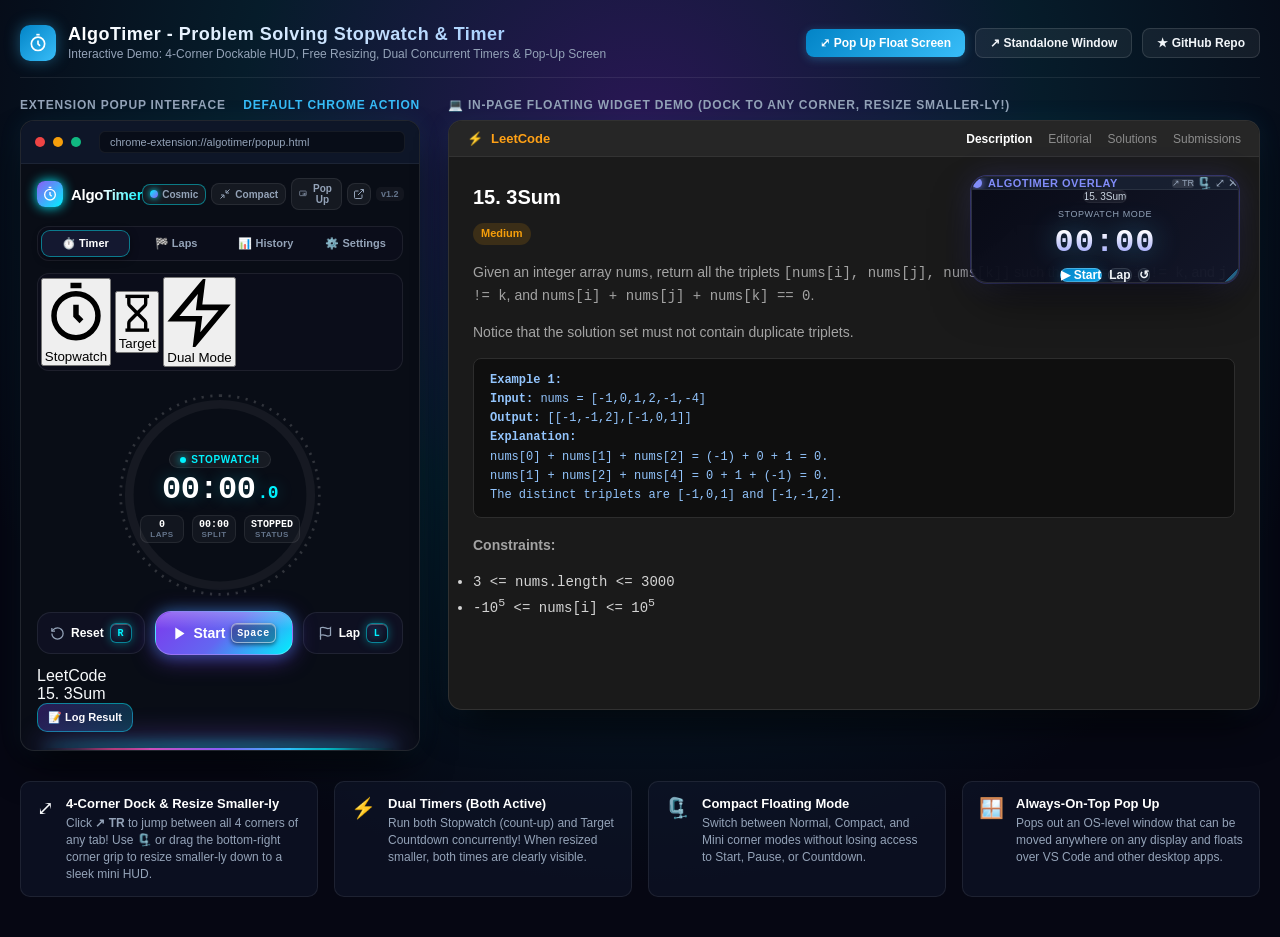
==== index.html @ caeb619a "feat: upgrade floating HUD and popup with dynamic cyber-luxury theme, neon horizon flare, and zero-s" ====
<!DOCTYPE html>
<html lang="en" data-theme="cosmic">
<head>
  <meta charset="UTF-8">
  <meta name="viewport" content="width=device-width, initial-scale=1.0">
  <title>AlgoTimer - Live Interactive Demo & Testing Studio</title>
  <link rel="stylesheet" href="popup/popup.css">
  <link rel="stylesheet" href="content/content.css">
  <style>
    :root {
      --bg-page: #050811;
    }

    body {
      width: 100vw;
      min-height: 100vh;
      display: flex;
      flex-direction: column;
      background-color: #060713;
      background-image: radial-gradient(circle at 50% 15%, rgba(124, 58, 237, 0.3) 0%, rgba(6, 182, 212, 0.12) 40%, rgba(6, 7, 19, 0.98) 75%);
      color: #f8fafc;
      font-family: -apple-system, BlinkMacSystemFont, "Segoe UI", Roboto, sans-serif;
      margin: 0;
      padding: 24px 20px 40px;
      box-sizing: border-box;
      overflow-x: hidden;
    }

    .demo-topbar {
      max-width: 1240px;
      margin: 0 auto 20px;
      width: 100%;
      display: flex;
      align-items: center;
      justify-content: space-between;
      flex-wrap: wrap;
      gap: 12px;
      padding-bottom: 16px;
      border-bottom: 1px solid rgba(255, 255, 255, 0.08);
    }

    .demo-brand {
      display: flex;
      align-items: center;
      gap: 12px;
    }

    .demo-logo-icon {
      width: 36px;
      height: 36px;
      border-radius: 10px;
      background: linear-gradient(135deg, #0284c7, #38bdf8);
      display: flex;
      align-items: center;
      justify-content: center;
      box-shadow: 0 0 15px rgba(56, 189, 248, 0.4);
    }

    .demo-logo-icon svg {
      width: 20px;
      height: 20px;
      color: white;
    }

    .demo-title-group h1 {
      font-size: 18px;
      font-weight: 700;
      margin: 0;
      letter-spacing: 0.5px;
      background: linear-gradient(to right, #ffffff, #93c5fd);
      -webkit-background-clip: text;
      -webkit-text-fill-color: transparent;
    }

    .demo-title-group p {
      font-size: 12px;
      color: #94a3b8;
      margin: 2px 0 0;
    }

    .demo-topbar-actions {
      display: flex;
      align-items: center;
      gap: 10px;
    }

    .demo-btn {
      background: rgba(255, 255, 255, 0.06);
      border: 1px solid rgba(255, 255, 255, 0.12);
      color: #f1f5f9;
      font-size: 12px;
      font-weight: 600;
      padding: 7px 14px;
      border-radius: 8px;
      cursor: pointer;
      display: inline-flex;
      align-items: center;
      gap: 6px;
      text-decoration: none;
      transition: all 0.2s ease;
    }

    .demo-btn:hover {
      background: rgba(56, 189, 248, 0.15);
      border-color: rgba(56, 189, 248, 0.4);
      color: #ffffff;
      transform: translateY(-1px);
    }

    .demo-btn-primary {
      background: linear-gradient(135deg, #0284c7, #38bdf8);
      border: none;
      color: white;
      box-shadow: 0 2px 10px rgba(56, 189, 248, 0.3);
    }

    .demo-btn-primary:hover {
      background: linear-gradient(135deg, #0ea5e9, #38bdf8);
      box-shadow: 0 4px 14px rgba(56, 189, 248, 0.45);
    }

    .demo-split-view {
      max-width: 1240px;
      margin: 0 auto;
      width: 100%;
      display: grid;
      grid-template-columns: 400px 1fr;
      gap: 28px;
      align-items: start;
    }

    @media (max-width: 960px) {
      .demo-split-view {
        grid-template-columns: 1fr;
      }
    }

    .panel-container {
      display: flex;
      flex-direction: column;
      gap: 8px;
    }

    .panel-caption {
      font-size: 12px;
      font-weight: 700;
      color: #94a3b8;
      text-transform: uppercase;
      letter-spacing: 0.8px;
      display: flex;
      align-items: center;
      justify-content: space-between;
    }

    .browser-frame {
      background: #090d16;
      border: 1px solid rgba(255, 255, 255, 0.1);
      border-radius: 14px;
      box-shadow: 0 20px 40px -10px rgba(0, 0, 0, 0.8), 0 0 25px rgba(56, 189, 248, 0.08);
      overflow: hidden;
    }

    .browser-toolbar {
      background: rgba(15, 23, 42, 0.95);
      padding: 10px 14px;
      display: flex;
      align-items: center;
      gap: 8px;
      border-bottom: 1px solid rgba(255, 255, 255, 0.06);
    }

    .browser-dot {
      width: 10px;
      height: 10px;
      border-radius: 50%;
    }

    .dot-red { background: #ef4444; }
    .dot-yellow { background: #f59e0b; }
    .dot-green { background: #10b981; }

    .browser-url-bar {
      margin-left: 10px;
      flex: 1;
      background: rgba(0, 0, 0, 0.4);
      border: 1px solid rgba(255, 255, 255, 0.06);
      border-radius: 6px;
      padding: 4px 10px;
      font-size: 11px;
      color: #94a3b8;
      display: flex;
      align-items: center;
      gap: 6px;
      white-space: nowrap;
      overflow: hidden;
      text-overflow: ellipsis;
    }

    /* Mock Coding Webpage Container */
    .mock-webpage {
      background: #1a1a1a;
      min-height: 590px;
      position: relative;
      overflow: hidden;
      display: flex;
      flex-direction: column;
    }

    .mock-leetcode-nav {
      background: #262626;
      border-bottom: 1px solid #333333;
      padding: 10px 18px;
      display: flex;
      align-items: center;
      justify-content: space-between;
    }

    .mock-brand {
      display: flex;
      align-items: center;
      gap: 8px;
      font-weight: 700;
      font-size: 13px;
      color: #ffa116;
    }

    .mock-tabs {
      display: flex;
      gap: 16px;
      font-size: 12px;
      color: #8c8c8c;
    }

    .mock-tabs span.active {
      color: #ffffff;
      font-weight: 600;
    }

    .mock-content-body {
      padding: 24px;
      flex: 1;
      position: relative;
      font-size: 14px;
      line-height: 1.6;
      color: #d4d4d4;
    }

    .mock-problem-title {
      font-size: 20px;
      font-weight: 700;
      color: #ffffff;
      margin-bottom: 8px;
    }

    .mock-difficulty-badge {
      display: inline-block;
      background: rgba(245, 158, 11, 0.15);
      color: #f59e0b;
      font-size: 11px;
      font-weight: 600;
      padding: 2px 8px;
      border-radius: 12px;
      margin-bottom: 16px;
    }

    .mock-text {
      color: #a3a3a3;
      margin-bottom: 14px;
    }

    .mock-code-box {
      background: #0f0f0f;
      border: 1px solid #2d2d2d;
      border-radius: 8px;
      padding: 12px 16px;
      font-family: ui-monospace, SFMono-Regular, Consolas, monospace;
      font-size: 12px;
      color: #93c5fd;
      margin-bottom: 16px;
    }

    /* Position the simulated in-page floating widget inside the mock page */
    .mock-webpage #algotimer-floating-root {
      position: absolute !important;
    }

    .mock-webpage #algotimer-floating-root.corner-top-right {
      top: 55px;
      right: 20px;
      bottom: auto;
      left: auto;
    }

    .mock-webpage #algotimer-floating-root.corner-top-left {
      top: 55px;
      left: 20px;
      bottom: auto;
      right: auto;
    }

    .mock-webpage #algotimer-floating-root.corner-bottom-right {
      bottom: 20px;
      right: 20px;
      top: auto;
      left: auto;
    }

    .mock-webpage #algotimer-floating-root.corner-bottom-left {
      bottom: 20px;
      left: 20px;
      top: auto;
      right: auto;
    }

    /* Demo Tips Footer */
    .demo-tips {
      max-width: 1240px;
      margin: 30px auto 0;
      width: 100%;
      display: grid;
      grid-template-columns: repeat(auto-fit, minmax(260px, 1fr));
      gap: 16px;
    }

    .tip-item {
      background: rgba(15, 23, 42, 0.6);
      border: 1px solid rgba(255, 255, 255, 0.08);
      border-radius: 10px;
      padding: 14px 16px;
      display: flex;
      gap: 12px;
      align-items: flex-start;
    }

    .tip-icon {
      font-size: 20px;
    }

    .tip-text h4 {
      margin: 0 0 4px;
      font-size: 13px;
      font-weight: 700;
      color: #ffffff;
    }

    .tip-text p {
      margin: 0;
      font-size: 12px;
      color: #94a3b8;
      line-height: 1.4;
    }
  </style>
</head>
<body>
  <!-- Top Demo Bar -->
  <header class="demo-topbar">
    <div class="demo-brand">
      <div class="demo-logo-icon">
        <svg viewBox="0 0 24 24" fill="none" stroke="currentColor" stroke-width="2">
          <circle cx="12" cy="13" r="8"></circle>
          <path d="M12 9v4l2.5 2.5"></path>
          <path d="M10 2h4"></path>
        </svg>
      </div>
      <div class="demo-title-group">
        <h1>AlgoTimer - Problem Solving Stopwatch & Timer</h1>
        <p>Interactive Demo: 4-Corner Dockable HUD, Free Resizing, Dual Concurrent Timers & Pop-Up Screen</p>
      </div>
    </div>
    <div class="demo-topbar-actions">
      <button class="demo-btn demo-btn-primary" id="btn-topbar-pip">
        ⤢ Pop Up Float Screen
      </button>
      <button class="demo-btn" id="btn-topbar-window">
        ↗ Standalone Window
      </button>
      <a href="https://github.com/raisulalam014-hue/AlgoTimer" target="_blank" class="demo-btn">
        ★ GitHub Repo
      </a>
    </div>
  </header>

  <!-- Interactive Dual Preview Layout -->
  <div class="demo-split-view">
    <!-- Left Column: Extension Popup Interface -->
    <div class="panel-container">
      <div class="panel-caption">
        <span>Extension Popup Interface</span>
        <span style="color: #38bdf8;">Default Chrome Action</span>
      </div>

      <div class="browser-frame">
        <div class="browser-toolbar">
          <span class="browser-dot dot-red"></span>
          <span class="browser-dot dot-yellow"></span>
          <span class="browser-dot dot-green"></span>
          <div class="browser-url-bar">
            <span>chrome-extension://algotimer/popup.html</span>
          </div>
        </div>

        <div class="app-container" style="min-height: 570px;">
          <div class="horizon-flare" aria-hidden="true"></div>
          <!-- Top Header -->
          <header class="app-header">
            <div class="brand">
              <div class="brand-logo">
                <svg viewBox="0 0 24 24" fill="none" stroke="currentColor" stroke-width="2">
                  <circle cx="12" cy="13" r="8"></circle>
                  <path d="M12 9v4l2.5 2.5"></path>
                  <path d="M10 2h4"></path>
                </svg>
              </div>
              <span class="brand-name">AlgoTimer</span>
            </div>
            <div class="header-badges">
              <button class="header-btn" id="btn-quick-theme" title="Switch Dynamic Color Combination">
                <span class="theme-quick-dot"></span>
                <span class="btn-text" id="header-theme-label">Cosmic</span>
              </button>
              <button class="header-btn" id="btn-toggle-compact" title="Toggle Compact HUD Mode">
                <svg viewBox="0 0 24 24" fill="none" stroke="currentColor" stroke-width="2">
                  <polyline points="4 14 10 14 10 20"></polyline>
                  <polyline points="20 10 14 10 14 4"></polyline>
                  <line x1="14" y1="10" x2="21" y2="3"></line>
                  <line x1="3" y1="21" x2="10" y2="14"></line>
                </svg>
                <span class="btn-text">Compact</span>
              </button>
              <button class="header-btn" id="btn-popout-pip" title="Pop Up Screen: Float Always-On-Top over other apps">
                <svg viewBox="0 0 24 24" fill="none" stroke="currentColor" stroke-width="2">
                  <rect x="2" y="3" width="20" height="14" rx="2" ry="2"></rect>
                  <rect x="11" y="9" width="9" height="6" rx="1" ry="1" fill="currentColor" opacity="0.3"></rect>
                  <polyline points="15 11 18 11 18 14"></polyline>
                  <line x1="14" y1="15" x2="18" y2="11"></line>
                </svg>
                <span class="btn-text">Pop Up</span>
              </button>
              <button class="header-btn icon-only" id="btn-popout-window" title="Open in Standalone Window">
                <svg viewBox="0 0 24 24" fill="none" stroke="currentColor" stroke-width="2">
                  <path d="M18 13v6a2 2 0 0 1-2 2H5a2 2 0 0 1-2-2V8a2 2 0 0 1 2-2h6"></path>
                  <polyline points="15 3 21 3 21 9"></polyline>
                  <line x1="10" y1="14" x2="21" y2="3"></line>
                </svg>
              </button>
              <span class="version-tag">v1.2</span>
            </div>
          </header>

          <!-- Navigation Tabs -->
          <nav class="nav-tabs">
            <button class="nav-tab active" data-tab="timer">⏱️ Timer</button>
            <button class="nav-tab" data-tab="laps">🏁 Laps <span class="lap-count-badge" id="lap-badge" style="display: none;">0</span></button>
            <button class="nav-tab" data-tab="history">📊 History</button>
            <button class="nav-tab" data-tab="settings">⚙️ Settings</button>
          </nav>

          <!-- TAB 1: TIMER / STOPWATCH -->
          <main class="tab-content active" id="tab-timer">
            <!-- Mode Segmented Switcher -->
            <div class="mode-switcher">
              <button class="mode-tab active" id="btn-mode-stopwatch" data-mode="stopwatch">
                <svg viewBox="0 0 24 24" fill="none" stroke="currentColor" stroke-width="2">
                  <circle cx="12" cy="13" r="8"></circle>
                  <path d="M12 9v4l2 2"></path>
                  <path d="M10 2h4"></path>
                </svg>
                <span>Stopwatch</span>
              </button>
              <button class="mode-tab" id="btn-mode-timer" data-mode="timer">
                <svg viewBox="0 0 24 24" fill="none" stroke="currentColor" stroke-width="2">
                  <path d="M5 22h14"></path>
                  <path d="M5 2h14"></path>
                  <path d="M17 22v-4.172a2 2 0 0 0-.586-1.414L12 12l-4.414 4.414A2 2 0 0 0 7 17.828V22"></path>
                  <path d="M7 2v4.172a2 2 0 0 0 .586 1.414L12 12l4.414-4.414A2 2 0 0 0 17 6.172V2"></path>
                </svg>
                <span>Target</span>
              </button>
              <button class="mode-tab" id="btn-mode-dual" data-mode="dual" title="Both Stopwatch and Countdown Active Concurrently">
                <svg viewBox="0 0 24 24" fill="none" stroke="currentColor" stroke-width="2">
                  <path d="M13 2L3 14h9l-1 8 10-12h-9l1-8z"></path>
                </svg>
                <span>Dual Mode</span>
              </button>
            </div>

            <!-- Concurrent Status Banner (When timer running in background) -->
            <div class="concurrent-banner" id="concurrent-banner" style="display: none;">
              <div class="concurrent-indicator-pulse"></div>
              <div class="concurrent-text">
                <span class="concurrent-title" id="concurrent-title">Stopwatch Running</span>
                <span class="concurrent-time" id="concurrent-time">00:00:00</span>
              </div>
              <div class="concurrent-actions">
                <button class="concurrent-btn" id="btn-concurrent-stopwatch-pause">Pause</button>
                <button class="concurrent-btn primary" id="btn-concurrent-stopwatch-switch">View</button>
              </div>
            </div>

            <!-- Single Mode View -->
            <div id="single-mode-view">
              <!-- Target Presets (Visible only in Timer Mode) -->
              <div class="presets-container" id="presets-container" style="display: none;">
                <span class="presets-label">Select Target:</span>
                <div class="preset-chips">
                  <button class="preset-chip" data-mins="5">5m</button>
                  <button class="preset-chip" data-mins="15">15m <small>Easy</small></button>
                  <button class="preset-chip active" data-mins="30">30m <small>Med</small></button>
                  <button class="preset-chip" data-mins="45">45m <small>Hard</small></button>
                  <button class="preset-chip" data-mins="60">60m <small>Mock</small></button>
                  <button class="preset-chip" id="btn-custom-time">Custom...</button>
                </div>

                <div class="custom-time-box" id="custom-time-box" style="display: none;">
                  <div class="time-inputs">
                    <div class="time-input-group">
                      <input type="number" id="custom-hours" min="0" max="23" value="0">
                      <label>hr</label>
                    </div>
                    <span class="colon">:</span>
                    <div class="time-input-group">
                      <input type="number" id="custom-minutes" min="0" max="59" value="25">
                      <label>min</label>
                    </div>
                    <span class="colon">:</span>
                    <div class="time-input-group">
                      <input type="number" id="custom-seconds" min="0" max="59" value="0">
                      <label>sec</label>
                    </div>
                  </div>
                  <button class="btn-sm btn-primary" id="btn-apply-custom">Set Target</button>
                </div>
              </div>

              <!-- Main Dial & Precision Ring -->
              <div class="dial-wrapper">
                <svg class="dial-svg" viewBox="0 0 200 200">
                  <defs>
                    <linearGradient id="timerGrad" x1="0%" y1="0%" x2="100%" y2="100%">
                      <stop offset="0%" stop-color="#00f2fe" id="grad-stop-1" />
                      <stop offset="50%" stop-color="#8b5cf6" id="grad-stop-2" />
                      <stop offset="100%" stop-color="#ec4899" id="grad-stop-3" />
                    </linearGradient>
                    <filter id="timerGlow" x="-20%" y="-20%" width="140%" height="140%">
                      <feGaussianBlur stdDeviation="3.5" result="blur" />
                      <feMerge>
                        <feMergeNode in="blur" />
                        <feMergeNode in="SourceGraphic" />
                      </feMerge>
                    </filter>
                  </defs>
                  <!-- Outer Precision Ticks -->
                  <circle class="dial-outer-ticks" cx="100" cy="100" r="92" stroke="rgba(255, 255, 255, 0.16)" stroke-dasharray="2 6" stroke-width="2.5" fill="none" />
                  <!-- Base Track -->
                  <circle class="dial-track" cx="100" cy="100" r="84" stroke="rgba(255, 255, 255, 0.06)" stroke-width="8" fill="none"></circle>
                  <!-- Active Progress Arc -->
                  <circle class="dial-progress" id="dial-progress" cx="100" cy="100" r="84" stroke="url(#timerGrad)" filter="url(#timerGlow)" stroke-width="8" stroke-linecap="round" fill="none"></circle>
                </svg>

                <div class="dial-center-content">
                  <div class="dial-badge-pill" id="dial-status-pill">
                    <span class="status-pulse-dot"></span>
                    <span id="dial-status-label">STOPWATCH</span>
                  </div>
                  <div class="dial-digits" id="dial-digits">00:00:00<small id="dial-millis">.0</small></div>
                  <div class="dial-target-label" id="dial-target-label" style="display: none;">Target: 30:00</div>

                  <!-- 3 Mini Sub-Indicators -->
                  <div class="dial-sub-gauges">
                    <div class="sub-gauge" id="sub-gauge-laps" title="Total Laps">
                      <span class="sub-gauge-val" id="sub-laps-val">0</span>
                      <span class="sub-gauge-lbl">LAPS</span>
                    </div>
                    <div class="sub-gauge" id="sub-gauge-split" title="Current Split">
                      <span class="sub-gauge-val" id="sub-split-val">00:00</span>
                      <span class="sub-gauge-lbl">SPLIT</span>
                    </div>
                    <div class="sub-gauge" id="sub-gauge-state" title="Timer State">
                      <span class="sub-gauge-val" id="sub-state-val">READY</span>
                      <span class="sub-gauge-lbl">STATUS</span>
                    </div>
                  </div>
                </div>
              </div>

              <!-- Quick Action Controls -->
              <div class="controls-row">
                <button class="btn btn-secondary" id="btn-reset" title="Reset (R)">
                  <svg viewBox="0 0 24 24" fill="none" stroke="currentColor" stroke-width="2">
                    <path d="M3 12a9 9 0 1 0 9-9 9.75 9.75 0 0 0-6.74 2.74L3 8"></path>
                    <path d="M3 3v5h5"></path>
                  </svg>
                  <span>Reset</span>
                  <kbd class="key-badge">R</kbd>
                </button>

                <button class="btn btn-primary-hero" id="btn-toggle-run" title="Space to toggle">
                  <svg class="icon-play" viewBox="0 0 24 24" fill="currentColor">
                    <polygon points="5 3 19 12 5 21 5 3"></polygon>
                  </svg>
                  <span id="btn-toggle-text">Start</span>
                  <kbd class="key-badge key-badge-hero">Space</kbd>
                </button>

                <button class="btn btn-secondary" id="btn-lap" title="Split Lap (L)">
                  <svg viewBox="0 0 24 24" fill="none" stroke="currentColor" stroke-width="2">
                    <path d="M4 15s1-1 4-1 5 2 8 2 4-1 4-1V3s-1 1-4 1-5-2-8-2-4 1-4 1z"></path>
                    <line x1="4" y1="22" x2="4" y2="15"></line>
                  </svg>
                  <span>Lap</span>
                  <kbd class="key-badge">L</kbd>
                </button>
              </div>
            </div>

            <!-- Dual Mode View (Both Active) -->
            <div id="dual-mode-view" style="display: none;">
              <!-- Card 1: Stopwatch -->
              <div class="dual-card" id="dual-stopwatch-card">
                <div class="dual-card-header">
                  <div class="dual-card-title">
                    <span class="dual-card-icon">⏱️</span>
                    <span>Stopwatch (Elapsed)</span>
                  </div>
                  <span class="dual-badge" id="dual-sw-badge">STOPPED</span>
                </div>
                <div class="dual-digits-row">
                  <div class="dual-clock-digits" id="dual-sw-digits">
                    00:00:00<small id="dual-sw-millis">.0</small>
                  </div>
                </div>
                <div class="dual-card-actions">
                  <button class="dual-btn dual-btn-primary" id="btn-dual-sw-toggle">
                    <span id="btn-dual-sw-text">Start</span>
                  </button>
                  <button class="dual-btn" id="btn-dual-sw-lap">Lap</button>
                  <button class="dual-btn" id="btn-dual-sw-reset">Reset</button>
                </div>
              </div>

              <!-- Card 2: Target Countdown -->
              <div class="dual-card" id="dual-timer-card">
                <div class="dual-card-header">
                  <div class="dual-card-title">
                    <span class="dual-card-icon">⏳</span>
                    <span>Target Countdown</span>
                  </div>
                  <span class="dual-badge" id="dual-timer-badge">30m Target</span>
                </div>
                <div class="dual-progress-track">
                  <div class="dual-progress-fill" id="dual-timer-progress"></div>
                </div>
                <div class="dual-digits-row">
                  <div class="dual-clock-digits" id="dual-timer-digits">
                    30:00:00<small id="dual-timer-millis">.0</small>
                  </div>
                </div>
                <div class="dual-card-actions">
                  <button class="dual-btn dual-btn-primary" id="btn-dual-timer-toggle">
                    <span id="btn-dual-timer-text">Start</span>
                  </button>
                  <button class="dual-btn" id="btn-dual-timer-preset-cycle">Preset</button>
                  <button class="dual-btn" id="btn-dual-timer-reset">Reset</button>
                </div>
              </div>

              <!-- Master Controls for Both -->
              <div class="dual-master-bar">
                <button class="btn btn-primary-hero" id="btn-dual-master-toggle" style="width: 100%;">
                  ⚡ Start Both (Stopwatch & Countdown)
                </button>
                <button class="btn btn-secondary" id="btn-dual-master-reset" style="margin-top: 6px; width: 100%;">
                  Reset Both
                </button>
              </div>
            </div>

            <!-- Problem Context & Log Bar -->
            <div class="problem-context-card">
              <div class="problem-info">
                <div class="problem-platform-tag" id="current-platform-tag">LeetCode</div>
                <div class="problem-title-display" id="current-problem-title">15. 3Sum</div>
              </div>
              <button class="btn-log-session" id="btn-log-modal-open" title="Save session to history">
                📝 Log Result
              </button>
            </div>
          </main>

          <!-- TAB 2: LAPS -->
          <section class="tab-content" id="tab-laps">
            <div class="laps-header">
              <h3>Problem Solving Checkpoints</h3>
              <p class="subtitle">Track phases: Reading → Algorithm → Code → Debug</p>
            </div>
            <div class="laps-quick-add">
              <button class="lap-phase-btn" data-phase="Read & Understand">📖 Understand</button>
              <button class="lap-phase-btn" data-phase="Design Algorithm">💡 Approach</button>
              <button class="lap-phase-btn" data-phase="Implementation">💻 Code</button>
              <button class="lap-phase-btn" data-phase="Test & Debug">🧪 Debug</button>
            </div>
            <div class="laps-list-container" id="laps-list">
              <div class="empty-state">
                <p>No laps recorded yet.</p>
                <small>Click <strong>Lap</strong> while solving or select a phase above.</small>
              </div>
            </div>
          </section>

          <!-- TAB 3: HISTORY -->
          <section class="tab-content" id="tab-history">
            <div class="history-top-summary">
              <div class="stat-card">
                <div class="stat-num" id="stat-solved-count">0</div>
                <div class="stat-label">Problems Logged</div>
              </div>
              <div class="stat-card">
                <div class="stat-num" id="stat-total-time">0m</div>
                <div class="stat-label">Total Time</div>
              </div>
            </div>
            <div class="history-actions-bar">
              <button class="btn-xs" id="btn-export-csv">📥 Export CSV</button>
              <button class="btn-xs btn-danger" id="btn-clear-history">Clear</button>
            </div>
            <div class="history-list" id="history-list">
              <div class="empty-state">
                <p>No solved problem sessions yet.</p>
                <small>Log your completed problems to track your speed and consistency!</small>
              </div>
            </div>
          </section>

          <!-- TAB 4: SETTINGS -->
          <section class="tab-content" id="tab-settings">
                        <!-- Dynamic Theme Settings -->
            <div class="settings-group">
              <h4>Dynamic Color Theme</h4>
              <p class="setting-desc" style="margin-bottom: 8px;">Select your preferred dynamic neon palette:</p>
              <div class="theme-palette-row">
                <button class="theme-pill-btn active" data-theme-choice="cosmic" title="Cosmic Neon">
                  <span class="theme-dot dot-cosmic"></span>
                  <span>Cosmic Neon</span>
                </button>
                <button class="theme-pill-btn" data-theme-choice="cyan" title="Cyber Cyan">
                  <span class="theme-dot dot-cyan"></span>
                  <span>Cyber Cyan</span>
                </button>
                <button class="theme-pill-btn" data-theme-choice="violet" title="Nebula Violet">
                  <span class="theme-dot dot-violet"></span>
                  <span>Nebula Violet</span>
                </button>
                <button class="theme-pill-btn" data-theme-choice="emerald" title="Matrix Emerald">
                  <span class="theme-dot dot-emerald"></span>
                  <span>Matrix Emerald</span>
                </button>
              </div>
            </div>

            <div class="settings-group">
              <h4>General Options</h4>
              <label class="setting-row">
                <div class="setting-info">
                  <span class="setting-title">Dual Active Mode</span>
                  <span class="setting-desc">Allow Stopwatch & Target Timer both active simultaneously</span>
                </div>
                <input type="checkbox" id="setting-dual-active" checked>
              </label>
              <label class="setting-row">
                <div class="setting-info">
                  <span class="setting-title">Sound Alerts</span>
                  <span class="setting-desc">Pleasant audio chimes on completion, warnings, and laps</span>
                </div>
                <input type="checkbox" id="setting-sound" checked>
              </label>
              <label class="setting-row">
                <div class="setting-info">
                  <span class="setting-title">Floating Overlay Widget</span>
                  <span class="setting-desc">Show on LeetCode, Codeforces, HackerRank & any tab</span>
                </div>
                <input type="checkbox" id="setting-floating" checked>
              </label>
            </div>

            <div class="settings-group">
              <h4>Pop Up Screen Options</h4>
              <div class="setting-action-card">
                <div class="setting-info">
                  <span class="setting-title">Always-On-Top Floating Screen</span>
                  <span class="setting-desc">Pops out the timer into an OS-level Picture-in-Picture window that floats on top of VS Code, Terminal, Discord, and any desktop app!</span>
                </div>
                <button class="btn btn-secondary btn-sm" id="setting-btn-launch-pip" style="margin-top: 8px;">
                  ⤢ Launch Pop Up Float
                </button>
              </div>
            </div>
          </section>
        </div>
      </div>
    </div>

    <!-- Right Column: Mock Coding Problem Page with Draggable & Resizable Floating Widget -->
    <div class="panel-container">
      <div class="panel-caption">
        <span>💻 In-Page Floating Widget Demo (Dock to any corner, resize smaller-ly!)</span>
      </div>

      <div class="browser-frame mock-webpage" id="mock-page-container">
        <!-- Mock LeetCode Top Navigation -->
        <div class="mock-leetcode-nav">
          <div class="mock-brand">
            <span>⚡</span>
            <span>LeetCode</span>
          </div>
          <div class="mock-tabs">
            <span class="active">Description</span>
            <span>Editorial</span>
            <span>Solutions</span>
            <span>Submissions</span>
          </div>
        </div>

        <!-- Problem Description Content -->
        <div class="mock-content-body">
          <div class="mock-problem-title">15. 3Sum</div>
          <span class="mock-difficulty-badge">Medium</span>

          <p class="mock-text">
            Given an integer array <code>nums</code>, return all the triplets <code>[nums[i], nums[j], nums[k]]</code>
            such that <code>i != j</code>, <code>i != k</code>, and <code>j != k</code>, and <code>nums[i] + nums[j] + nums[k] == 0</code>.
          </p>

          <p class="mock-text">Notice that the solution set must not contain duplicate triplets.</p>

          <div class="mock-code-box">
            <strong>Example 1:</strong><br>
            <strong>Input:</strong> nums = [-1,0,1,2,-1,-4]<br>
            <strong>Output:</strong> [[-1,-1,2],[-1,0,1]]<br>
            <strong>Explanation:</strong><br>
            nums[0] + nums[1] + nums[2] = (-1) + 0 + 1 = 0.<br>
            nums[1] + nums[2] + nums[4] = 0 + 1 + (-1) = 0.<br>
            The distinct triplets are [-1,0,1] and [-1,-1,2].
          </div>

          <p class="mock-text"><strong>Constraints:</strong></p>
          <ul>
            <li><code>3 &lt;= nums.length &lt;= 3000</code></li>
            <li><code>-10<sup>5</sup> &lt;= nums[i] &lt;= 10<sup>5</sup></code></li>
          </ul>
        </div>

        <!-- Simulated In-Page Floating Stopwatch Overlay (Draggable, 4-Corner Dockable & Resizable!) -->
        <div id="algotimer-floating-root" class="corner-top-right">
          <div class="algotimer-widget" id="floating-widget-el" data-size="normal">
            <!-- Header (Draggable) -->
            <div class="algotimer-header" id="algotimer-drag-handle">
              <div class="algotimer-title">
                <span class="algotimer-icon"></span>
                <span>AlgoTimer Overlay</span>
              </div>
              <div class="algotimer-header-actions">
                <!-- Corner Dock Cycler (↗, ↘, ↙, ↖) -->
                <button class="algotimer-btn-icon" id="algotimer-btn-corner" title="Dock to next corner (Top-Right, Bottom-Right, Bottom-Left, Top-Left)">
                  <span class="algotimer-corner-badge" id="algotimer-corner-indicator">↗ TR</span>
                </button>
                <!-- Size Toggle (Normal -> Compact -> Mini) -->
                <button class="algotimer-btn-icon" id="algotimer-btn-size" title="Toggle Size (Normal, Compact, Mini)">
                  🗜️
                </button>
                <!-- Pop Out Window / PiP -->
                <button class="algotimer-btn-icon pip-btn" id="algotimer-btn-pip" title="Always-On-Top Pop Up Screen">
                  ⤢
                </button>
                <!-- Hide / Close -->
                <button class="algotimer-btn-icon" id="algotimer-btn-close" title="Hide">
                  ✕
                </button>
              </div>
            </div>

            <!-- Body -->
            <div class="algotimer-body">
              <div class="algotimer-problem-tag" id="algotimer-problem-name" title="15. 3Sum">
                15. 3Sum
              </div>
              <div class="algotimer-mode-badge" id="algotimer-mode-tag">
                STOPWATCH MODE
              </div>
              <div class="algotimer-clock" id="algotimer-clock-display">
                00:00
              </div>

              <!-- Dual clocks view in widget (Stopwatch + Countdown Active) -->
              <div class="algotimer-dual-clocks" id="algotimer-dual-clocks-display" style="display: none;">
                <div class="algotimer-dual-row">
                  <span class="algotimer-subtag">⏱️ Elapsed</span>
                  <span class="algotimer-dual-time" id="algotimer-dual-sw-time">00:00</span>
                </div>
                <div class="algotimer-dual-row">
                  <span class="algotimer-subtag">⏳ Target</span>
                  <span class="algotimer-dual-time" id="algotimer-dual-timer-time">30:00</span>
                </div>
              </div>

              <div class="algotimer-controls">
                <button class="algotimer-btn algotimer-btn-primary" id="algotimer-btn-play">
                  ▶ Start
                </button>
                <button class="algotimer-btn" id="algotimer-btn-lap" title="Split / Lap">
                  Lap
                </button>
                <button class="algotimer-btn" id="algotimer-btn-reset" title="Reset">
                  ↺
                </button>
              </div>
            </div>

            <!-- Resizing Corner Grip Handle -->
            <div class="algotimer-resize-grip" id="algotimer-resize-grip" title="Drag corner to freely resize smaller or larger"></div>
          </div>
        </div>
      </div>
    </div>
  </div>

  <!-- Helpful Demo Tips -->
  <footer class="demo-tips">
    <div class="tip-item">
      <div class="tip-icon">⤢</div>
      <div class="tip-text">
        <h4>4-Corner Dock & Resize Smaller-ly</h4>
        <p>Click <strong>↗ TR</strong> to jump between all 4 corners of any tab! Use <strong>🗜️</strong> or drag the bottom-right corner grip to resize smaller-ly down to a sleek mini HUD.</p>
      </div>
    </div>
    <div class="tip-item">
      <div class="tip-icon">⚡</div>
      <div class="tip-text">
        <h4>Dual Timers (Both Active)</h4>
        <p>Run both Stopwatch (count-up) and Target Countdown concurrently! When resized smaller, both times are clearly visible.</p>
      </div>
    </div>
    <div class="tip-item">
      <div class="tip-icon">🗜️</div>
      <div class="tip-text">
        <h4>Compact Floating Mode</h4>
        <p>Switch between Normal, Compact, and Mini corner modes without losing access to Start, Pause, or Countdown.</p>
      </div>
    </div>
    <div class="tip-item">
      <div class="tip-icon">🪟</div>
      <div class="tip-text">
        <h4>Always-On-Top Pop Up</h4>
        <p>Pops out an OS-level window that can be moved anywhere on any display and floats over VS Code and other desktop apps.</p>
      </div>
    </div>
  </footer>

  <script src="popup/audio.js"></script>
  <script src="popup/popup.js"></script>
  <script>
    // Link Floating Widget inside Demo Page to the shared timer state
    (function setupDemoFloatingWidget() {
      const widget = document.getElementById('floating-widget-el');
      const root = document.getElementById('algotimer-floating-root');
      const clockDisplay = document.getElementById('algotimer-clock-display');
      const dualClocksDisplay = document.getElementById('algotimer-dual-clocks-display');
      const dualSwTime = document.getElementById('algotimer-dual-sw-time');
      const dualTimerTime = document.getElementById('algotimer-dual-timer-time');
      const playBtn = document.getElementById('algotimer-btn-play');
      const lapBtn = document.getElementById('algotimer-btn-lap');
      const resetBtn = document.getElementById('algotimer-btn-reset');
      const modeTag = document.getElementById('algotimer-mode-tag');
      const cornerBtn = document.getElementById('algotimer-btn-corner');
      const cornerIndicator = document.getElementById('algotimer-corner-indicator');
      const sizeBtn = document.getElementById('algotimer-btn-size');
      const pipBtn = document.getElementById('algotimer-btn-pip');
      const closeBtn = document.getElementById('algotimer-btn-close');
      const resizeGrip = document.getElementById('algotimer-resize-grip');
      const container = document.getElementById('mock-page-container');

      const CORNERS = ['top-right', 'bottom-right', 'bottom-left', 'top-left'];
      const SIZES = ['normal', 'compact', 'mini'];
      let currentCorner = 'top-right';
      let currentSize = 'normal';

      const cornerLabels = {
        'top-right': '↗ TR',
        'bottom-right': '↘ BR',
        'bottom-left': '↙ BL',
        'top-left': '↖ TL'
      };

      // Topbar buttons
      document.getElementById('btn-topbar-pip')?.addEventListener('click', () => {
        document.getElementById('btn-popout-pip')?.click();
      });
      document.getElementById('btn-topbar-window')?.addEventListener('click', () => {
        document.getElementById('btn-popout-window')?.click();
      });

      // 4-Corner Dock Cycle
      cornerBtn?.addEventListener('click', () => {
        const idx = CORNERS.indexOf(currentCorner);
        currentCorner = CORNERS[(idx + 1) % CORNERS.length];
        CORNERS.forEach(c => root.classList.remove(`corner-${c}`));
        root.classList.add(`corner-${currentCorner}`);
        root.style.left = '';
        root.style.top = '';
        root.style.right = '';
        root.style.bottom = '';
        if (cornerIndicator) cornerIndicator.textContent = cornerLabels[currentCorner] || '↗';
      });

      // Size Mode Toggle (Normal -> Compact -> Mini)
      sizeBtn?.addEventListener('click', () => {
        const idx = SIZES.indexOf(currentSize);
        currentSize = SIZES[(idx + 1) % SIZES.length];
        widget.setAttribute('data-size', currentSize);
        widget.style.width = '';
      });

      // Interactive Corner Drag Resizing Handle inside Demo
      (function setupDemoResizing() {
        let isResizing = false;
        let startX, startW;

        resizeGrip?.addEventListener('mousedown', (e) => {
          e.preventDefault();
          e.stopPropagation();
          isResizing = true;
          startX = e.clientX;
          startW = widget.offsetWidth;

          const onMouseMove = (ev) => {
            if (!isResizing) return;
            const dx = ev.clientX - startX;
            let newW = Math.max(140, Math.min(360, startW + dx));
            widget.style.width = `${newW}px`;

            if (newW < 180) {
              widget.setAttribute('data-size', 'mini');
              currentSize = 'mini';
            } else if (newW < 230) {
              widget.setAttribute('data-size', 'compact');
              currentSize = 'compact';
            } else {
              widget.setAttribute('data-size', 'normal');
              currentSize = 'normal';
            }
          };

          const onMouseUp = () => {
            if (isResizing) {
              isResizing = false;
              window.removeEventListener('mousemove', onMouseMove);
              window.removeEventListener('mouseup', onMouseUp);
            }
          };

          window.addEventListener('mousemove', onMouseMove);
          window.addEventListener('mouseup', onMouseUp);
        });
      })();

      // PiP / Standalone button
      pipBtn?.addEventListener('click', () => {
        document.getElementById('btn-popout-pip')?.click();
      });

      // Close button
      closeBtn?.addEventListener('click', () => {
        root.style.display = 'none';
        setTimeout(() => { root.style.display = 'block'; }, 2000);
      });

      // Draggable logic bounded within mock webpage
      (function makeDraggable() {
        const handle = document.getElementById('algotimer-drag-handle');
        let isDragging = false;
        let startX, startY, origX, origY;

        handle?.addEventListener('mousedown', (e) => {
          if (e.target.tagName.toLowerCase() === 'button' || e.target.closest('button')) return;
          isDragging = true;
          startX = e.clientX;
          startY = e.clientY;

          const rect = root.getBoundingClientRect();
          const contRect = container.getBoundingClientRect();
          origX = rect.left - contRect.left;
          origY = rect.top - contRect.top;

          CORNERS.forEach(c => root.classList.remove(`corner-${c}`));

          const onMouseMove = (ev) => {
            if (!isDragging) return;
            const dx = ev.clientX - startX;
            const dy = ev.clientY - startY;

            let newX = Math.max(10, Math.min(container.offsetWidth - root.offsetWidth - 10, origX + dx));
            let newY = Math.max(45, Math.min(container.offsetHeight - root.offsetHeight - 10, origY + dy));

            root.style.left = `${newX}px`;
            root.style.top = `${newY}px`;
            root.style.right = 'auto';
            root.style.bottom = 'auto';
          };

          const onMouseUp = () => {
            if (isDragging) {
              isDragging = false;
              window.removeEventListener('mousemove', onMouseMove);
              window.removeEventListener('mouseup', onMouseUp);

              // Check corner snap
              const curLeft = parseInt(root.style.left, 10);
              const curTop = parseInt(root.style.top, 10);
              const maxRight = container.offsetWidth - root.offsetWidth;
              const maxBottom = container.offsetHeight - root.offsetHeight;

              if (curTop < 70 && curLeft > maxRight - 60) {
                currentCorner = 'top-right';
                root.style.left = ''; root.style.top = '';
                root.classList.add('corner-top-right');
              } else if (curTop < 70 && curLeft < 40) {
                currentCorner = 'top-left';
                root.style.left = ''; root.style.top = '';
                root.classList.add('corner-top-left');
              } else if (curTop > maxBottom - 60 && curLeft > maxRight - 60) {
                currentCorner = 'bottom-right';
                root.style.left = ''; root.style.top = '';
                root.classList.add('corner-bottom-right');
              } else if (curTop > maxBottom - 60 && curLeft < 40) {
                currentCorner = 'bottom-left';
                root.style.left = ''; root.style.top = '';
                root.classList.add('corner-bottom-left');
              }
              if (cornerIndicator) cornerIndicator.textContent = cornerLabels[currentCorner] || '↗';
            }
          };

          window.addEventListener('mousemove', onMouseMove);
          window.addEventListener('mouseup', onMouseUp);
        });
      })();

      // Forward widget button clicks to the main popup controls
      playBtn?.addEventListener('click', () => {
        const isDual = document.getElementById('btn-mode-dual')?.classList.contains('active');
        if (isDual) document.getElementById('btn-dual-master-toggle')?.click();
        else document.getElementById('btn-toggle-run')?.click();
      });

      lapBtn?.addEventListener('click', () => document.getElementById('btn-lap')?.click());
      resetBtn?.addEventListener('click', () => {
        const isDual = document.getElementById('btn-mode-dual')?.classList.contains('active');
        if (isDual) document.getElementById('btn-dual-master-reset')?.click();
        else document.getElementById('btn-reset')?.click();
      });

      // Animation frame sync
      function syncLoop() {
        const isDual = document.getElementById('btn-mode-dual')?.classList.contains('active');
        const isTimer = document.getElementById('btn-mode-timer')?.classList.contains('active');

        if (isDual) {
          modeTag.textContent = '⚡ DUAL (BOTH ACTIVE)';
          clockDisplay.style.display = 'none';
          dualClocksDisplay.style.display = 'flex';

          const sw = document.getElementById('dual-sw-digits')?.textContent?.split('.')[0] || '00:00';
          const tgt = document.getElementById('dual-timer-digits')?.textContent?.split('.')[0] || '30:00';
          dualSwTime.textContent = sw;
          dualTimerTime.textContent = tgt;

          const isRunning = document.getElementById('btn-dual-master-toggle')?.classList.contains('running');
          playBtn.textContent = isRunning ? '⏸ Pause Both' : '▶ Start Both';

        } else if (isTimer) {
          modeTag.textContent = 'TARGET COUNTDOWN';
          clockDisplay.style.display = 'block';
          dualClocksDisplay.style.display = 'none';

          const timeText = document.getElementById('dial-digits')?.textContent?.split('.')[0] || '30:00';
          clockDisplay.textContent = timeText;

          const isRunning = document.getElementById('btn-toggle-run')?.classList.contains('running');
          playBtn.textContent = isRunning ? '⏸ Pause' : '▶ Start';

        } else {
          modeTag.textContent = 'STOPWATCH MODE';
          clockDisplay.style.display = 'block';
          dualClocksDisplay.style.display = 'none';

          const timeText = document.getElementById('dial-digits')?.textContent?.split('.')[0] || '00:00';
          clockDisplay.textContent = timeText;

          const isRunning = document.getElementById('btn-toggle-run')?.classList.contains('running');
          playBtn.textContent = isRunning ? '⏸ Pause' : '▶ Start';
        }

        requestAnimationFrame(syncLoop);
      }

      syncLoop();
    })();
  </script>
</body>
</html>
---- popup/popup.css ----
/* ==========================================================================
   AlgoTimer - Dynamic Cyber-Luxury Theme Engine
   Obsidian Backdrop | Violet Nebula Glow | Electric Cyan & Magenta Accents
   ========================================================================== */

:root,
[data-theme="cosmic"] {
  /* Cosmic Neon (Default - Inspired by uploaded reference artwork) */
  --bg-deep: #060713;
  --bg-nebula: radial-gradient(circle at 50% 25%, rgba(124, 58, 237, 0.32) 0%, rgba(6, 182, 212, 0.12) 38%, rgba(6, 7, 19, 0.98) 78%);
  --bg-surface: rgba(16, 19, 38, 0.78);
  --bg-surface-elevated: rgba(24, 28, 56, 0.75);
  --bg-pill: rgba(12, 14, 28, 0.88);

  --border-subtle: rgba(255, 255, 255, 0.08);
  --border-active: rgba(0, 242, 254, 0.45);
  --border-focus: rgba(139, 92, 246, 0.65);

  --accent-cyan: #00f2fe;
  --accent-cyan-light: #38bdf8;
  --accent-purple: #8b5cf6;
  --accent-lavender: #c084fc;
  --accent-magenta: #ec4899;

  --hero-btn-bg: linear-gradient(135deg, #7c3aed 0%, #6366f1 50%, #00f2fe 100%);
  --hero-btn-shadow: 0 4px 22px rgba(124, 58, 237, 0.55), 0 0 14px rgba(0, 242, 254, 0.35);

  --kbd-bg: linear-gradient(145deg, rgba(28, 24, 60, 0.9) 0%, rgba(12, 14, 28, 0.95) 100%);
  --kbd-border: rgba(0, 242, 254, 0.5);
  --kbd-color: #00f2fe;
  --kbd-glow: 0 0 10px rgba(0, 242, 254, 0.35), inset 0 1px 0 rgba(255, 255, 255, 0.25);

  --horizon-start: #ec4899;
  --horizon-mid: #8b5cf6;
  --horizon-end: #00f2fe;
  --horizon-shadow: 0 -2px 14px 2px rgba(0, 242, 254, 0.65), 0 -4px 28px 6px rgba(139, 92, 246, 0.45);

  --state-rose: #f43f5e;
  --state-amber: #f59e0b;
  --state-emerald: #10b981;

  --text-primary: #ffffff;
  --text-secondary: #94a3b8;
  --text-muted: #64748b;

  --font-mono: ui-monospace, SFMono-Regular, "JetBrains Mono", Menlo, Monaco, Consolas, monospace;
  --font-sans: -apple-system, BlinkMacSystemFont, "Plus Jakarta Sans", "Inter", "Segoe UI", Roboto, sans-serif;
}

/* CYBER CYAN THEME */
[data-theme="cyan"] {
  --bg-deep: #040914;
  --bg-nebula: radial-gradient(circle at 50% 25%, rgba(2, 132, 199, 0.32) 0%, rgba(0, 242, 254, 0.16) 42%, rgba(4, 9, 20, 0.98) 78%);
  --bg-surface: rgba(10, 24, 42, 0.82);
  --bg-surface-elevated: rgba(14, 34, 58, 0.78);
  --bg-pill: rgba(8, 18, 32, 0.9);

  --border-subtle: rgba(255, 255, 255, 0.08);
  --border-active: rgba(0, 242, 254, 0.6);
  --border-focus: rgba(56, 189, 248, 0.7);

  --accent-cyan: #00f2fe;
  --accent-cyan-light: #38bdf8;
  --accent-purple: #0284c7;
  --accent-lavender: #7dd3fc;
  --accent-magenta: #f59e0b;

  --hero-btn-bg: linear-gradient(135deg, #0284c7 0%, #00f2fe 100%);
  --hero-btn-shadow: 0 4px 22px rgba(2, 132, 199, 0.55), 0 0 16px rgba(0, 242, 254, 0.45);

  --kbd-bg: linear-gradient(145deg, rgba(12, 32, 54, 0.9) 0%, rgba(4, 16, 28, 0.95) 100%);
  --kbd-border: rgba(0, 242, 254, 0.65);
  --kbd-color: #00f2fe;
  --kbd-glow: 0 0 12px rgba(0, 242, 254, 0.5), inset 0 1px 0 rgba(255, 255, 255, 0.25);

  --horizon-start: #f59e0b;
  --horizon-mid: #0284c7;
  --horizon-end: #00f2fe;
  --horizon-shadow: 0 -2px 14px 2px rgba(0, 242, 254, 0.7), 0 -4px 26px 5px rgba(2, 132, 199, 0.45);
}

/* NEBULA VIOLET THEME */
[data-theme="violet"] {
  --bg-deep: #080616;
  --bg-nebula: radial-gradient(circle at 50% 25%, rgba(139, 92, 246, 0.38) 0%, rgba(192, 132, 252, 0.14) 40%, rgba(8, 6, 22, 0.98) 78%);
  --bg-surface: rgba(22, 16, 44, 0.82);
  --bg-surface-elevated: rgba(32, 24, 62, 0.78);
  --bg-pill: rgba(16, 12, 32, 0.9);

  --border-subtle: rgba(255, 255, 255, 0.08);
  --border-active: rgba(192, 132, 252, 0.55);
  --border-focus: rgba(168, 85, 247, 0.7);

  --accent-cyan: #c084fc;
  --accent-cyan-light: #e879f9;
  --accent-purple: #a855f7;
  --accent-lavender: #f0abfc;
  --accent-magenta: #ec4899;

  --hero-btn-bg: linear-gradient(135deg, #7c3aed 0%, #c084fc 100%);
  --hero-btn-shadow: 0 4px 22px rgba(124, 58, 237, 0.55), 0 0 16px rgba(192, 132, 252, 0.45);

  --kbd-bg: linear-gradient(145deg, rgba(36, 18, 64, 0.9) 0%, rgba(16, 8, 30, 0.95) 100%);
  --kbd-border: rgba(192, 132, 252, 0.6);
  --kbd-color: #f0abfc;
  --kbd-glow: 0 0 12px rgba(192, 132, 252, 0.45), inset 0 1px 0 rgba(255, 255, 255, 0.25);

  --horizon-start: #ec4899;
  --horizon-mid: #a855f7;
  --horizon-end: #c084fc;
  --horizon-shadow: 0 -2px 14px 2px rgba(192, 132, 252, 0.7), 0 -4px 28px 6px rgba(168, 85, 247, 0.5);
}

/* MATRIX EMERALD THEME */
[data-theme="emerald"] {
  --bg-deep: #040e0b;
  --bg-nebula: radial-gradient(circle at 50% 25%, rgba(16, 185, 129, 0.32) 0%, rgba(52, 211, 153, 0.14) 40%, rgba(4, 14, 11, 0.98) 78%);
  --bg-surface: rgba(10, 30, 24, 0.82);
  --bg-surface-elevated: rgba(16, 44, 34, 0.78);
  --bg-pill: rgba(8, 22, 16, 0.9);

  --border-subtle: rgba(255, 255, 255, 0.08);
  --border-active: rgba(52, 211, 153, 0.55);
  --border-focus: rgba(16, 185, 129, 0.7);

  --accent-cyan: #34d399;
  --accent-cyan-light: #6ee7b7;
  --accent-purple: #10b981;
  --accent-lavender: #a7f3d0;
  --accent-magenta: #06b6d4;

  --hero-btn-bg: linear-gradient(135deg, #059669 0%, #34d399 100%);
  --hero-btn-shadow: 0 4px 22px rgba(5, 150, 105, 0.55), 0 0 16px rgba(52, 211, 153, 0.45);

  --kbd-bg: linear-gradient(145deg, rgba(10, 40, 28, 0.9) 0%, rgba(4, 20, 14, 0.95) 100%);
  --kbd-border: rgba(52, 211, 153, 0.6);
  --kbd-color: #6ee7b7;
  --kbd-glow: 0 0 12px rgba(52, 211, 153, 0.45), inset 0 1px 0 rgba(255, 255, 255, 0.25);

  --horizon-start: #10b981;
  --horizon-mid: #34d399;
  --horizon-end: #6ee7b7;
  --horizon-shadow: 0 -2px 14px 2px rgba(52, 211, 153, 0.7), 0 -4px 28px 6px rgba(16, 185, 129, 0.45);
}

/* ================= BASE RESET & LAYOUT ================= */
* {
  box-sizing: border-box;
  margin: 0;
  padding: 0;
  -webkit-font-smoothing: antialiased;
  -moz-osx-font-smoothing: grayscale;
}

body {
  width: 380px;
  min-height: 575px;
  background-color: var(--bg-deep);
  background-image: var(--bg-nebula);
  background-attachment: fixed;
  font-family: var(--font-sans);
  color: var(--text-primary);
  user-select: none;
  overflow-x: hidden;
  position: relative;
  transition: background-color 0.3s ease;
}

.app-container {
  display: flex;
  flex-direction: column;
  padding: 14px 16px 18px;
  gap: 12px;
  position: relative;
  min-height: 575px;
  overflow: hidden;
}

/* Bottom Horizon Flare (Image 4) */
.horizon-flare {
  position: absolute;
  bottom: 0;
  left: 6%;
  right: 6%;
  height: 2px;
  background: linear-gradient(90deg, transparent 0%, var(--horizon-start) 20%, var(--horizon-mid) 50%, var(--horizon-end) 80%, transparent 100%);
  box-shadow: var(--horizon-shadow);
  border-radius: 50%;
  pointer-events: none;
  z-index: 20;
}

/* ================= HEADER ================= */
.app-header {
  display: flex;
  align-items: center;
  justify-content: space-between;
  padding-bottom: 4px;
}

.brand {
  display: flex;
  align-items: center;
  gap: 8px;
}

.brand-logo {
  width: 26px;
  height: 26px;
  border-radius: 8px;
  background: linear-gradient(135deg, var(--accent-purple) 0%, var(--accent-cyan) 100%);
  display: flex;
  align-items: center;
  justify-content: center;
  color: #ffffff;
  box-shadow: 0 0 12px var(--accent-cyan);
}

.brand-logo svg {
  width: 16px;
  height: 16px;
}

.brand-name {
  font-size: 15px;
  font-weight: 800;
  letter-spacing: -0.3px;
  background: linear-gradient(120deg, #ffffff 40%, var(--accent-cyan) 100%);
  -webkit-background-clip: text;
  -webkit-text-fill-color: transparent;
}

.header-badges {
  display: flex;
  align-items: center;
  gap: 5px;
}

.header-btn {
  background: rgba(255, 255, 255, 0.05);
  border: 1px solid var(--border-subtle);
  color: var(--text-secondary);
  border-radius: 8px;
  padding: 4px 7px;
  font-size: 10px;
  font-weight: 700;
  cursor: pointer;
  display: inline-flex;
  align-items: center;
  gap: 4px;
  transition: all 0.18s ease;
}

.header-btn:hover {
  background: rgba(255, 255, 255, 0.1);
  color: #ffffff;
  border-color: var(--border-active);
  transform: translateY(-1px);
}

.header-btn svg {
  width: 12px;
  height: 12px;
}

.header-btn.icon-only {
  padding: 4px 5px;
}

/* Quick Theme Cycler Button */
#btn-quick-theme {
  border-color: var(--border-active);
}

.theme-quick-dot {
  width: 8px;
  height: 8px;
  border-radius: 50%;
  background: linear-gradient(135deg, var(--accent-cyan) 0%, var(--accent-purple) 100%);
  box-shadow: 0 0 6px var(--accent-cyan);
}

.version-tag {
  font-size: 9px;
  font-weight: 700;
  color: var(--text-muted);
  background: rgba(255, 255, 255, 0.04);
  padding: 2px 5px;
  border-radius: 5px;
}

/* ================= NAVIGATION TABS ================= */
.nav-tabs {
  display: flex;
  align-items: center;
  background: var(--bg-pill);
  border: 1px solid var(--border-subtle);
  border-radius: 12px;
  padding: 3px;
  gap: 3px;
}

.nav-tab {
  flex: 1;
  background: transparent;
  border: none;
  color: var(--text-secondary);
  font-size: 11px;
  font-weight: 600;
  padding: 6px 4px;
  border-radius: 9px;
  cursor: pointer;
  display: flex;
  align-items: center;
  justify-content: center;
  gap: 4px;
  transition: all 0.18s ease;
}

.nav-tab:hover {
  color: #ffffff;
  background: rgba(255, 255, 255, 0.04);
}

.nav-tab.active {
  background: var(--bg-surface-elevated);
  color: #ffffff;
  font-weight: 700;
  border: 1px solid var(--border-active);
  box-shadow: 0 2px 8px rgba(0, 0, 0, 0.4);
}

.lap-count-badge {
  background: var(--accent-purple);
  color: #ffffff;
  font-size: 9px;
  font-weight: 700;
  padding: 1px 5px;
  border-radius: 10px;
}

/* ================= TAB CONTENT PANELS ================= */
.tab-content {
  display: none;
  flex-direction: column;
  gap: 12px;
}

.tab-content.active {
  display: flex;
}

/* ================= MODE SWITCHER ================= */
.mode-switcher {
  display: flex;
  align-items: center;
  background: var(--bg-pill);
  border: 1px solid var(--border-subtle);
  border-radius: 12px;
  padding: 3px;
  gap: 4px;
}

.mode-btn {
  flex: 1;
  background: transparent;
  border: none;
  color: var(--text-secondary);
  font-size: 11px;
  font-weight: 600;
  padding: 7px 6px;
  border-radius: 9px;
  cursor: pointer;
  display: flex;
  align-items: center;
  justify-content: center;
  gap: 5px;
  transition: all 0.18s ease;
}

.mode-btn:hover {
  color: #ffffff;
  background: rgba(255, 255, 255, 0.04);
}

.mode-btn.active {
  background: linear-gradient(135deg, rgba(124, 58, 237, 0.28) 0%, rgba(6, 182, 212, 0.18) 100%);
  color: #ffffff;
  font-weight: 700;
  border: 1px solid var(--border-active);
  box-shadow: 0 0 10px rgba(0, 242, 254, 0.2);
}

/* ================= CONCURRENT BANNERS ================= */
.concurrent-banner {
  display: flex;
  align-items: center;
  justify-content: space-between;
  background: var(--bg-surface);
  border: 1px solid var(--border-active);
  border-radius: 10px;
  padding: 6px 10px;
}

.concurrent-info {
  display: flex;
  align-items: center;
  gap: 6px;
  font-size: 11px;
}

.pulse-indicator {
  width: 7px;
  height: 7px;
  border-radius: 50%;
  animation: pulseDot 1.4s infinite;
}

.pulse-rose {
  background: var(--state-rose);
  box-shadow: 0 0 6px var(--state-rose);
}

.pulse-blue {
  background: var(--accent-cyan);
  box-shadow: 0 0 6px var(--accent-cyan);
}

@keyframes pulseDot {
  0%, 100% { opacity: 1; transform: scale(1); }
  50% { opacity: 0.4; transform: scale(0.85); }
}

.concurrent-digits {
  font-family: var(--font-mono);
  color: var(--accent-cyan);
}

.concurrent-actions {
  display: flex;
  gap: 4px;
}

.concurrent-btn {
  background: rgba(255, 255, 255, 0.06);
  border: 1px solid var(--border-subtle);
  color: var(--text-secondary);
  border-radius: 6px;
  padding: 2px 7px;
  font-size: 10px;
  cursor: pointer;
}

.concurrent-btn.primary {
  background: var(--accent-purple);
  color: #ffffff;
  border: none;
}

/* ================= PRESET CHIPS ================= */
.presets-container {
  display: flex;
  flex-direction: column;
  gap: 6px;
  padding: 6px 0;
}

.presets-label {
  font-size: 10px;
  font-weight: 700;
  text-transform: uppercase;
  letter-spacing: 0.6px;
  color: var(--text-muted);
}

.preset-chips {
  display: flex;
  gap: 4px;
  flex-wrap: wrap;
}

.preset-chip {
  background: var(--bg-surface);
  border: 1px solid var(--border-subtle);
  color: var(--text-secondary);
  font-size: 11px;
  font-weight: 600;
  padding: 5px 9px;
  border-radius: 8px;
  cursor: pointer;
  transition: all 0.15s ease;
}

.preset-chip:hover {
  background: rgba(255, 255, 255, 0.08);
  color: #ffffff;
  border-color: var(--border-active);
}

.preset-chip.active {
  background: linear-gradient(135deg, rgba(124, 58, 237, 0.3) 0%, rgba(6, 182, 212, 0.2) 100%);
  border-color: var(--accent-cyan);
  color: #ffffff;
  box-shadow: 0 0 8px rgba(0, 242, 254, 0.25);
}

.preset-chip small {
  font-size: 9px;
  opacity: 0.7;
}

.custom-time-box {
  display: flex;
  align-items: center;
  justify-content: space-between;
  background: var(--bg-surface);
  border: 1px solid var(--border-subtle);
  border-radius: 10px;
  padding: 6px 10px;
  margin-top: 4px;
}

.time-inputs {
  display: flex;
  align-items: center;
  gap: 4px;
}

.time-input-group {
  display: flex;
  align-items: center;
  gap: 3px;
}

.time-input-group input {
  width: 38px;
  background: rgba(0, 0, 0, 0.4);
  border: 1px solid var(--border-subtle);
  color: #ffffff;
  font-family: var(--font-mono);
  font-size: 13px;
  font-weight: 700;
  text-align: center;
  border-radius: 6px;
  padding: 3px 0;
}

.time-input-group label {
  font-size: 10px;
  color: var(--text-muted);
}

.colon {
  color: var(--text-muted);
  font-weight: 700;
}

/* ================= THE MAIN DIAL & GAUGE ================= */
.dial-wrapper {
  position: relative;
  width: 216px;
  height: 216px;
  margin: 4px auto 8px;
  display: flex;
  align-items: center;
  justify-content: center;
}

.dial-svg {
  position: absolute;
  top: 0;
  left: 0;
  width: 100%;
  height: 100%;
  transform: rotate(-90deg);
}

.dial-outer-ticks {
  transition: stroke 0.3s ease;
}

.dial-track {
  stroke: rgba(255, 255, 255, 0.05);
}

.dial-progress {
  stroke-dasharray: 540.35; /* 2 * PI * 86 or dynamic */
  stroke-dashoffset: 540.35;
  transition: stroke-dashoffset 0.15s cubic-bezier(0.4, 0, 0.2, 1);
}

.dial-center-content {
  position: relative;
  z-index: 2;
  display: flex;
  flex-direction: column;
  align-items: center;
  justify-content: center;
  gap: 4px;
  text-align: center;
  padding-top: 4px;
}

/* Status Pill Capsule */
.dial-badge-pill {
  display: inline-flex;
  align-items: center;
  gap: 5px;
  padding: 2px 10px;
  border-radius: 20px;
  background: rgba(255, 255, 255, 0.06);
  border: 1px solid var(--border-subtle);
  font-size: 10px;
  font-weight: 700;
  letter-spacing: 0.6px;
  color: var(--accent-cyan);
  text-transform: uppercase;
}

.status-pulse-dot {
  width: 6px;
  height: 6px;
  border-radius: 50%;
  background: var(--accent-cyan);
  box-shadow: 0 0 8px var(--accent-cyan);
  animation: pulseDot 1.4s infinite;
}

/* Crisp Digits Display */
.dial-digits {
  font-family: var(--font-mono);
  font-size: 32px;
  font-weight: 800;
  letter-spacing: -0.5px;
  color: #ffffff;
  line-height: 1.1;
  text-shadow: 0 0 16px rgba(0, 242, 254, 0.25);
}

.dial-digits small {
  font-size: 18px;
  font-weight: 700;
  color: var(--accent-cyan);
  margin-left: 2px;
}

.dial-target-label {
  font-size: 10px;
  color: var(--text-secondary);
  font-weight: 600;
}

/* 3 Mini Sub-Gauges (inspired by Image 1) */
.dial-sub-gauges {
  display: flex;
  align-items: center;
  justify-content: center;
  gap: 8px;
  margin-top: 4px;
}

.sub-gauge {
  background: rgba(255, 255, 255, 0.04);
  border: 1px solid var(--border-subtle);
  border-radius: 8px;
  padding: 3px 6px;
  min-width: 44px;
  display: flex;
  flex-direction: column;
  align-items: center;
}

.sub-gauge-val {
  font-family: var(--font-mono);
  font-size: 10px;
  font-weight: 700;
  color: var(--text-primary);
}

.sub-gauge-lbl {
  font-size: 8px;
  font-weight: 700;
  letter-spacing: 0.5px;
  color: var(--text-muted);
}

/* ================= SHORTCUT KEY BADGES (<kbd>) ================= */
kbd,
.key-badge {
  display: inline-flex;
  align-items: center;
  justify-content: center;
  min-width: 22px;
  height: 20px;
  padding: 0 6px;
  font-family: var(--font-mono);
  font-size: 10px;
  font-weight: 800;
  letter-spacing: 0.5px;
  color: var(--kbd-color);
  background: var(--kbd-bg);
  border: 1px solid var(--kbd-border);
  border-radius: 6px;
  box-shadow: var(--kbd-glow);
  text-shadow: 0 0 8px var(--kbd-color);
  user-select: none;
  transition: all 0.2s cubic-bezier(0.16, 1, 0.3, 1);
}

.key-badge-hero {
  border-color: rgba(255, 255, 255, 0.5);
  color: #ffffff;
  background: rgba(0, 0, 0, 0.3);
  box-shadow: inset 0 1px 0 rgba(255, 255, 255, 0.3), 0 2px 4px rgba(0, 0, 0, 0.5);
  text-shadow: none;
}

/* ================= ACTION CONTROLS ROW ================= */
.controls-row {
  display: flex;
  align-items: center;
  justify-content: center;
  gap: 10px;
  margin-top: 2px;
}

.btn {
  border: none;
  border-radius: 14px;
  font-family: var(--font-sans);
  font-weight: 700;
  cursor: pointer;
  display: inline-flex;
  align-items: center;
  justify-content: center;
  gap: 6px;
  transition: all 0.2s cubic-bezier(0.16, 1, 0.3, 1);
}

.btn:active {
  transform: scale(0.96);
}

.btn-secondary {
  flex: 1;
  background: var(--bg-surface);
  border: 1px solid var(--border-subtle);
  color: var(--text-primary);
  padding: 10px 12px;
  font-size: 12px;
  border-radius: 14px;
}

.btn-secondary:hover {
  background: rgba(255, 255, 255, 0.1);
  border-color: var(--border-active);
  transform: translateY(-1px);
}

.btn-secondary svg {
  width: 15px;
  height: 15px;
  color: var(--text-secondary);
}

/* Primary Action Squircle Button (Image 1) */
.btn-primary-hero {
  flex: 1.4;
  background: var(--hero-btn-bg);
  color: #ffffff;
  padding: 11px 16px;
  font-size: 14px;
  font-weight: 800;
  border-radius: 16px;
  box-shadow: var(--hero-btn-shadow);
  border: 1px solid rgba(255, 255, 255, 0.25);
  position: relative;
  overflow: hidden;
}

.btn-primary-hero::after {
  content: "";
  position: absolute;
  top: 0;
  left: 0;
  right: 0;
  height: 40%;
  background: linear-gradient(180deg, rgba(255, 255, 255, 0.25) 0%, transparent 100%);
  border-radius: 16px 16px 0 0;
  pointer-events: none;
}

.btn-primary-hero:hover {
  transform: translateY(-2px);
  box-shadow: 0 6px 26px rgba(124, 58, 237, 0.7), 0 0 20px rgba(0, 242, 254, 0.55);
}

.btn-primary-hero.btn-running {
  background: linear-gradient(135deg, #e11d48 0%, #f43f5e 100%);
  box-shadow: 0 4px 22px rgba(225, 29, 72, 0.6), 0 0 14px rgba(244, 63, 94, 0.4);
}

.btn-primary-hero svg {
  width: 17px;
  height: 17px;
}

/* ================= DUAL MODE VIEW ================= */
#dual-mode-view {
  display: flex;
  flex-direction: column;
  gap: 10px;
}

.dual-card {
  background: var(--bg-surface);
  border: 1px solid var(--border-subtle);
  border-radius: 14px;
  padding: 12px;
  display: flex;
  flex-direction: column;
  gap: 8px;
  transition: all 0.2s ease;
}

.dual-card:hover {
  border-color: var(--border-active);
  background: var(--bg-surface-elevated);
}

.dual-card-header {
  display: flex;
  align-items: center;
  justify-content: space-between;
}

.dual-card-title {
  display: flex;
  align-items: center;
  gap: 6px;
  font-size: 12px;
  font-weight: 700;
  color: #ffffff;
}

.dual-badge {
  font-size: 9px;
  font-weight: 700;
  background: rgba(255, 255, 255, 0.06);
  padding: 2px 7px;
  border-radius: 6px;
  color: var(--accent-cyan);
}

.dual-progress-track {
  width: 100%;
  height: 4px;
  background: rgba(255, 255, 255, 0.08);
  border-radius: 2px;
  overflow: hidden;
}

.dual-progress-fill {
  height: 100%;
  width: 0%;
  background: linear-gradient(90deg, var(--accent-purple), var(--accent-cyan));
  transition: width 0.2s linear;
}

.dual-clock-digits {
  font-family: var(--font-mono);
  font-size: 26px;
  font-weight: 800;
  color: #ffffff;
  text-align: center;
  text-shadow: 0 0 12px rgba(0, 242, 254, 0.2);
}

.dual-clock-digits small {
  font-size: 15px;
  color: var(--accent-cyan);
}

.dual-preset-row {
  display: flex;
  gap: 4px;
  justify-content: center;
}

.dual-chip {
  background: rgba(255, 255, 255, 0.05);
  border: 1px solid var(--border-subtle);
  color: var(--text-secondary);
  font-size: 10px;
  font-weight: 600;
  padding: 3px 7px;
  border-radius: 6px;
  cursor: pointer;
}

.dual-chip.active {
  background: var(--accent-purple);
  color: #ffffff;
  border-color: var(--accent-lavender);
}

.dual-card-actions {
  display: flex;
  gap: 6px;
}

.dual-btn {
  flex: 1;
  background: rgba(255, 255, 255, 0.06);
  border: 1px solid var(--border-subtle);
  color: #ffffff;
  border-radius: 8px;
  padding: 6px 10px;
  font-size: 11px;
  font-weight: 700;
  cursor: pointer;
  transition: all 0.15s ease;
}

.dual-btn:hover {
  background: rgba(255, 255, 255, 0.12);
  border-color: var(--border-active);
}

.dual-btn-primary {
  background: var(--hero-btn-bg);
  box-shadow: 0 2px 10px rgba(124, 58, 237, 0.4);
}

.dual-master-bar {
  display: flex;
  gap: 8px;
  margin-top: 2px;
}

.dual-master-btn {
  flex: 2;
}

/* ================= PROBLEM LOG BAR ================= */
.problem-log-bar {
  display: flex;
  align-items: center;
  justify-content: space-between;
  background: var(--bg-surface);
  border: 1px solid var(--border-subtle);
  border-radius: 12px;
  padding: 8px 10px;
  gap: 8px;
  margin-top: 4px;
}

.problem-meta {
  flex: 1;
  display: flex;
  flex-direction: column;
  gap: 4px;
  min-width: 0;
}

.problem-meta input {
  background: transparent;
  border: none;
  color: #ffffff;
  font-size: 12px;
  font-weight: 600;
  outline: none;
  width: 100%;
}

.problem-meta input::placeholder {
  color: var(--text-muted);
}

.meta-tags {
  display: flex;
  gap: 4px;
}

.mini-select {
  background: rgba(0, 0, 0, 0.4);
  border: 1px solid var(--border-subtle);
  color: var(--text-secondary);
  font-size: 10px;
  border-radius: 6px;
  padding: 2px 4px;
  outline: none;
}

.btn-log-session {
  background: linear-gradient(135deg, rgba(124, 58, 237, 0.3) 0%, rgba(6, 182, 212, 0.25) 100%);
  border: 1px solid var(--border-active);
  color: #ffffff;
  border-radius: 10px;
  padding: 7px 10px;
  font-size: 11px;
  font-weight: 700;
  cursor: pointer;
  white-space: nowrap;
  transition: all 0.15s ease;
}

.btn-log-session:hover {
  background: linear-gradient(135deg, rgba(124, 58, 237, 0.5) 0%, rgba(6, 182, 212, 0.4) 100%);
  box-shadow: 0 0 10px rgba(0, 242, 254, 0.3);
}

/* ================= LAPS TAB ================= */
.laps-header {
  padding-bottom: 4px;
}

.laps-header h3 {
  font-size: 14px;
  font-weight: 800;
  color: #ffffff;
}

.laps-header .subtitle {
  font-size: 11px;
  color: var(--text-muted);
}

.laps-quick-add {
  display: flex;
  gap: 5px;
}

.lap-phase-btn {
  flex: 1;
  background: var(--bg-surface);
  border: 1px solid var(--border-subtle);
  color: var(--text-secondary);
  border-radius: 8px;
  padding: 6px 4px;
  font-size: 10px;
  font-weight: 600;
  cursor: pointer;
  transition: all 0.15s ease;
}

.lap-phase-btn:hover {
  background: rgba(255, 255, 255, 0.08);
  border-color: var(--border-active);
  color: #ffffff;
}

.laps-list-container {
  max-height: 310px;
  overflow-y: auto;
  display: flex;
  flex-direction: column;
  gap: 6px;
  padding-right: 2px;
}

.lap-row {
  display: flex;
  align-items: center;
  justify-content: space-between;
  background: var(--bg-surface);
  border: 1px solid var(--border-subtle);
  border-radius: 10px;
  padding: 8px 10px;
  font-size: 11px;
}

.lap-num {
  font-family: var(--font-mono);
  font-weight: 700;
  color: var(--accent-cyan);
}

.lap-label {
  color: #ffffff;
  font-weight: 600;
}

.lap-delta {
  font-family: var(--font-mono);
  color: var(--accent-lavender);
}

.lap-total {
  font-family: var(--font-mono);
  font-weight: 700;
  color: #ffffff;
}

/* ================= HISTORY TAB ================= */
.history-top-summary {
  display: flex;
  gap: 8px;
}

.stat-card {
  flex: 1;
  background: var(--bg-surface);
  border: 1px solid var(--border-subtle);
  border-radius: 12px;
  padding: 10px 12px;
  text-align: center;
}

.stat-num {
  font-family: var(--font-mono);
  font-size: 20px;
  font-weight: 800;
  color: var(--accent-cyan);
}

.stat-label {
  font-size: 10px;
  color: var(--text-muted);
  font-weight: 600;
  margin-top: 2px;
}

.history-actions-bar {
  display: flex;
  justify-content: flex-end;
  gap: 6px;
}

.btn-xs {
  background: var(--bg-surface);
  border: 1px solid var(--border-subtle);
  color: var(--text-secondary);
  border-radius: 6px;
  padding: 4px 8px;
  font-size: 10px;
  font-weight: 600;
  cursor: pointer;
}

.btn-xs.btn-danger {
  color: var(--state-rose);
}

.history-list {
  max-height: 290px;
  overflow-y: auto;
  display: flex;
  flex-direction: column;
  gap: 6px;
  padding-right: 2px;
}

.history-item-card {
  background: var(--bg-surface);
  border: 1px solid var(--border-subtle);
  border-radius: 10px;
  padding: 8px 10px;
  display: flex;
  flex-direction: column;
  gap: 4px;
}

.history-item-header {
  display: flex;
  align-items: center;
  justify-content: space-between;
}

.history-item-title {
  font-size: 12px;
  font-weight: 700;
  color: #ffffff;
}

.history-item-time {
  font-family: var(--font-mono);
  font-size: 11px;
  font-weight: 700;
  color: var(--accent-cyan);
}

/* Empty State */
.empty-state {
  text-align: center;
  padding: 24px 12px;
  color: var(--text-muted);
  font-size: 12px;
}

.empty-state p {
  color: var(--text-secondary);
  font-weight: 600;
  margin-bottom: 4px;
}

/* ================= SETTINGS TAB ================= */
.settings-group {
  background: var(--bg-surface);
  border: 1px solid var(--border-subtle);
  border-radius: 14px;
  padding: 12px;
  display: flex;
  flex-direction: column;
  gap: 8px;
}

.settings-group h4 {
  font-size: 12px;
  font-weight: 800;
  color: #ffffff;
  text-transform: uppercase;
  letter-spacing: 0.5px;
}

.setting-desc {
  font-size: 11px;
  color: var(--text-secondary);
  line-height: 1.4;
}

.setting-row {
  display: flex;
  align-items: center;
  justify-content: space-between;
  gap: 10px;
  cursor: pointer;
  padding: 4px 0;
}

.setting-info {
  display: flex;
  flex-direction: column;
  gap: 2px;
}

.setting-title {
  font-size: 12px;
  font-weight: 700;
  color: #ffffff;
}

/* Theme Palette Row */
.theme-palette-row {
  display: grid;
  grid-template-columns: 1fr 1fr;
  gap: 6px;
}

.theme-pill-btn {
  background: rgba(255, 255, 255, 0.05);
  border: 1px solid var(--border-subtle);
  color: var(--text-secondary);
  border-radius: 9px;
  padding: 7px 10px;
  font-size: 11px;
  font-weight: 700;
  cursor: pointer;
  display: flex;
  align-items: center;
  gap: 6px;
  transition: all 0.18s ease;
}

.theme-pill-btn:hover {
  background: rgba(255, 255, 255, 0.1);
  color: #ffffff;
  border-color: var(--border-active);
}

.theme-pill-btn.active {
  background: linear-gradient(135deg, rgba(124, 58, 237, 0.3) 0%, rgba(6, 182, 212, 0.2) 100%);
  color: #ffffff;
  border-color: var(--accent-cyan);
  box-shadow: 0 0 10px rgba(0, 242, 254, 0.3);
}

.theme-dot {
  width: 10px;
  height: 10px;
  border-radius: 50%;
  flex-shrink: 0;
}

.dot-cosmic { background: linear-gradient(135deg, #00f2fe 0%, #8b5cf6 50%, #ec4899 100%); box-shadow: 0 0 6px #00f2fe; }
.dot-cyan { background: linear-gradient(135deg, #0284c7 0%, #00f2fe 100%); box-shadow: 0 0 6px #00f2fe; }
.dot-violet { background: linear-gradient(135deg, #7c3aed 0%, #c084fc 100%); box-shadow: 0 0 6px #c084fc; }
.dot-emerald { background: linear-gradient(135deg, #059669 0%, #34d399 100%); box-shadow: 0 0 6px #34d399; }

/* Keyboard Shortcuts List */
.shortcut-list {
  display: flex;
  flex-direction: column;
  gap: 6px;
}

.shortcut-item {
  display: flex;
  align-items: center;
  justify-content: space-between;
  background: rgba(255, 255, 255, 0.04);
  border: 1px solid var(--border-subtle);
  border-radius: 8px;
  padding: 6px 10px;
  font-size: 11px;
  color: var(--text-secondary);
}

.shortcut-item:hover {
  border-color: var(--border-active);
  color: #ffffff;
}

.settings-footer {
  text-align: center;
  padding-top: 4px;
}

.github-link {
  color: var(--accent-cyan);
  text-decoration: none;
  font-size: 11px;
  font-weight: 700;
  transition: all 0.15s ease;
}

.github-link:hover {
  color: #ffffff;
  text-shadow: 0 0 8px var(--accent-cyan);
}

/* ================= MODAL ================= */
.modal-overlay {
  position: absolute;
  top: 0;
  left: 0;
  right: 0;
  bottom: 0;
  background: rgba(0, 0, 0, 0.85);
  backdrop-filter: blur(12px);
  z-index: 100;
  display: flex;
  align-items: center;
  justify-content: center;
  padding: 16px;
}

.modal-card {
  width: 100%;
  background: var(--bg-surface-elevated);
  border: 1px solid var(--border-active);
  border-radius: 16px;
  padding: 14px;
  display: flex;
  flex-direction: column;
  gap: 10px;
  box-shadow: 0 8px 32px rgba(0, 0, 0, 0.8), 0 0 20px rgba(0, 242, 254, 0.2);
}

.modal-header {
  display: flex;
  align-items: center;
  justify-content: space-between;
}

.modal-header h3 {
  font-size: 14px;
  font-weight: 800;
  color: #ffffff;
}

.modal-close {
  background: transparent;
  border: none;
  color: var(--text-secondary);
  font-size: 14px;
  cursor: pointer;
}

.modal-body {
  display: flex;
  flex-direction: column;
  gap: 8px;
}

.form-group {
  display: flex;
  flex-direction: column;
  gap: 3px;
}

.form-group label {
  font-size: 10px;
  font-weight: 700;
  color: var(--text-muted);
  text-transform: uppercase;
}

.form-group input,
.form-group select,
.form-group textarea {
  background: rgba(0, 0, 0, 0.4);
  border: 1px solid var(--border-subtle);
  border-radius: 8px;
  color: #ffffff;
  font-size: 11px;
  padding: 6px 8px;
  outline: none;
  font-family: inherit;
}

.form-group input:focus,
.form-group select:focus,
.form-group textarea:focus {
  border-color: var(--accent-cyan);
}

.form-row {
  display: flex;
  gap: 8px;
}

.form-row .form-group {
  flex: 1;
}

.verdict-options {
  display: flex;
  gap: 6px;
}

.verdict-chip {
  flex: 1;
  background: rgba(255, 255, 255, 0.05);
  border: 1px solid var(--border-subtle);
  border-radius: 8px;
  padding: 5px 6px;
  font-size: 10px;
  font-weight: 700;
  text-align: center;
  cursor: pointer;
  display: flex;
  align-items: center;
  justify-content: center;
}

.verdict-chip input {
  display: none;
}

.verdict-chip.solved { color: var(--state-emerald); }
.verdict-chip.upsolved { color: var(--accent-cyan); }
.verdict-chip.attempted { color: var(--state-amber); }

.verdict-chip:has(input:checked) {
  background: rgba(255, 255, 255, 0.15);
  border-color: currentColor;
  box-shadow: 0 0 10px currentColor;
}

.modal-time-display {
  font-family: var(--font-mono);
  font-size: 20px;
  font-weight: 800;
  color: var(--accent-cyan);
  text-align: center;
  padding: 4px 0;
}

.modal-footer {
  display: flex;
  gap: 8px;
  justify-content: flex-end;
}

.btn-primary {
  background: var(--hero-btn-bg);
  color: #ffffff;
  border-radius: 10px;
  padding: 8px 14px;
  font-size: 12px;
  font-weight: 700;
}

/* ================= COMPACT MODE ================= */
body[data-compact="true"] {
  min-height: auto;
}

body[data-compact="true"] .nav-tabs,
body[data-compact="true"] .mode-switcher,
body[data-compact="true"] .problem-log-bar,
body[data-compact="true"] .horizon-flare,
body[data-compact="true"] .dial-sub-gauges {
  display: none;
}

body[data-compact="true"] .dial-wrapper {
  width: 170px;
  height: 170px;
  margin: 0 auto;
}

body[data-compact="true"] .dial-digits {
  font-size: 24px;
}
---- content/content.css ----
/* AlgoTimer - Floating In-Page Stopwatch & Countdown Widget CSS */
/* Fully Resizable, 4-Corner Dockable, Multi-Size, Dual Display */

#algotimer-floating-root {
  position: fixed;
  z-index: 2147483647;
  font-family: -apple-system, BlinkMacSystemFont, "Segoe UI", Roboto, "Helvetica Neue", Arial, sans-serif;
  user-select: none;
  -webkit-user-select: none;
  box-sizing: border-box;
  pointer-events: none; /* root container is pass-through, widget is interactive */
}

/* Default corner: Top-Right */
#algotimer-floating-root.corner-top-right {
  top: 24px;
  right: 24px;
  bottom: auto;
  left: auto;
}

#algotimer-floating-root.corner-top-left {
  top: 24px;
  left: 24px;
  bottom: auto;
  right: auto;
}

#algotimer-floating-root.corner-bottom-right {
  bottom: 24px;
  right: 24px;
  top: auto;
  left: auto;
}

#algotimer-floating-root.corner-bottom-left {
  bottom: 24px;
  left: 24px;
  top: auto;
  right: auto;
}

#algotimer-floating-root * {
  box-sizing: border-box;
  margin: 0;
  padding: 0;
}

/* Main Floating Widget Box */
.algotimer-widget {
  pointer-events: auto;
  position: relative;
  background: linear-gradient(135deg, rgba(8, 10, 22, 0.94) 0%, rgba(18, 22, 42, 0.9) 100%);
  backdrop-filter: blur(24px) saturate(190%);
  -webkit-backdrop-filter: blur(24px) saturate(190%);
  border: 1px solid rgba(255, 255, 255, 0.12);
  box-shadow: 
    0 20px 48px -12px rgba(0, 0, 0, 0.75),
    0 0 0 1px rgba(99, 102, 241, 0.35),
    0 0 30px rgba(99, 102, 241, 0.2);
  border-radius: 16px;
  color: #f8fafc;
  width: 268px;
  min-width: 140px;
  max-width: 420px;
  min-height: 54px;
  overflow: hidden;
  display: flex;
  flex-direction: column;
  transition: all 0.28s cubic-bezier(0.16, 1, 0.3, 1);
}

.algotimer-widget:hover {
  border-color: rgba(129, 140, 248, 0.5);
  box-shadow: 
    0 24px 56px -12px rgba(0, 0, 0, 0.85),
    0 0 0 1px rgba(99, 102, 241, 0.45),
    0 0 36px rgba(99, 102, 241, 0.35);
  transform: translateY(-1px);
}

/* Drag Header */
.algotimer-header {
  display: flex;
  align-items: center;
  justify-content: space-between;
  padding: 6px 10px;
  background: rgba(30, 41, 59, 0.65);
  border-bottom: 1px solid rgba(255, 255, 255, 0.08);
  cursor: grab;
  gap: 6px;
}

.algotimer-header:active {
  cursor: grabbing;
}

.algotimer-title {
  display: flex;
  align-items: center;
  gap: 6px;
  font-size: 11px;
  font-weight: 700;
  letter-spacing: 0.5px;
  color: #818cf8;
  text-transform: uppercase;
  overflow: hidden;
  text-overflow: ellipsis;
  white-space: nowrap;
}

.algotimer-icon {
  width: 10px;
  height: 10px;
  border-radius: 50%;
  background: #818cf8;
  box-shadow: 0 0 8px #818cf8;
  flex-shrink: 0;
}

.algotimer-header-actions {
  display: flex;
  align-items: center;
  gap: 3px;
  flex-shrink: 0;
}

.algotimer-btn-icon {
  background: transparent;
  border: none;
  color: #94a3b8;
  cursor: pointer;
  padding: 2px 5px;
  border-radius: 4px;
  font-size: 12px;
  line-height: 1;
  display: inline-flex;
  align-items: center;
  justify-content: center;
  transition: all 0.15s ease;
}

.algotimer-btn-icon:hover {
  color: #f8fafc;
  background: rgba(255, 255, 255, 0.12);
}

.algotimer-btn-icon.active {
  color: #818cf8;
  background: rgba(56, 189, 248, 0.2);
}

/* Widget Body */
.algotimer-body {
  padding: 10px;
  display: flex;
  flex-direction: column;
  align-items: center;
  gap: 6px;
  position: relative;
}

.algotimer-problem-tag {
  display: inline-block;
  max-width: 100%;
  overflow: hidden;
  text-overflow: ellipsis;
  white-space: nowrap;
  font-size: 10px;
  color: #cbd5e1;
  background: rgba(255, 255, 255, 0.06);
  padding: 2px 8px;
  border-radius: 999px;
  border: 1px solid rgba(255, 255, 255, 0.05);
}

.algotimer-mode-badge {
  font-size: 9px;
  color: #94a3b8;
  text-transform: uppercase;
  letter-spacing: 0.6px;
}

/* Single Clock Display */
.algotimer-clock {
  font-family: ui-monospace, SFMono-Regular, "SF Pro Display", Menlo, Monaco, Consolas, monospace;
  font-size: 32px;
  font-weight: 800;
  letter-spacing: 1px;
  background: linear-gradient(180deg, #ffffff 15%, #818cf8 100%);
  -webkit-background-clip: text;
  -webkit-text-fill-color: transparent;
  filter: drop-shadow(0 0 14px rgba(56, 189, 248, 0.45));
  line-height: 1.15;
  margin: 3px 0 2px;
}

.algotimer-clock.warning {
  background: linear-gradient(180deg, #ffffff 10%, #f43f5e 100%);
  -webkit-background-clip: text;
  -webkit-text-fill-color: transparent;
  filter: drop-shadow(0 0 16px rgba(244, 63, 94, 0.6));
  animation: algotimer-pulse 1s infinite alternate;
}

.algotimer-clock.paused {
  background: linear-gradient(180deg, #ffffff 10%, #fbbf24 100%);
  -webkit-background-clip: text;
  -webkit-text-fill-color: transparent;
  filter: drop-shadow(0 0 14px rgba(251, 191, 36, 0.5));
}

@keyframes algotimer-pulse {
  from { opacity: 0.8; }
  to { opacity: 1; }
}

/* Dual Clocks (Stopwatch + Countdown Active) */
.algotimer-dual-clocks {
  display: flex;
  flex-direction: column;
  gap: 4px;
  background: rgba(0, 0, 0, 0.35);
  border: 1px solid rgba(255, 255, 255, 0.08);
  border-radius: 8px;
  padding: 6px 10px;
  width: 100%;
}

.algotimer-dual-row {
  display: flex;
  align-items: center;
  justify-content: space-between;
  gap: 8px;
}

.algotimer-subtag {
  font-size: 10px;
  color: #94a3b8;
  font-weight: 600;
  display: flex;
  align-items: center;
  gap: 4px;
  white-space: nowrap;
}

.algotimer-dual-time {
  font-family: ui-monospace, SFMono-Regular, Menlo, Monaco, Consolas, monospace;
  font-size: 16px;
  font-weight: 700;
  color: #ffffff;
  letter-spacing: 0.3px;
}

.algotimer-dual-time.warning {
  color: #f43f5e;
  text-shadow: 0 0 8px rgba(244, 63, 94, 0.5);
}

/* Controls */
.algotimer-controls {
  display: flex;
  align-items: center;
  justify-content: center;
  gap: 6px;
  width: 100%;
}

.algotimer-btn {
  background: rgba(30, 41, 59, 0.7);
  backdrop-filter: blur(8px);
  border: 1px solid rgba(255, 255, 255, 0.12);
  color: #f1f5f9;
  border-radius: 8px;
  padding: 6px 12px;
  font-size: 12px;
  font-weight: 600;
  cursor: pointer;
  display: inline-flex;
  align-items: center;
  justify-content: center;
  gap: 4px;
  transition: all 0.2s cubic-bezier(0.16, 1, 0.3, 1);
  line-height: 1;
}

.algotimer-btn:hover {
  background: rgba(51, 65, 85, 0.9);
  border-color: rgba(129, 140, 248, 0.5);
  box-shadow: 0 4px 12px rgba(0, 0, 0, 0.3), 0 0 10px rgba(56, 189, 248, 0.2);
  transform: translateY(-1.5px);
}

.algotimer-btn:active {
  transform: translateY(0.5px) scale(0.98);
}

.algotimer-btn-primary {
  background: linear-gradient(135deg, #0284c7 0%, #0ea5e9 100%);
  border: 1px solid rgba(255, 255, 255, 0.25);
  color: #ffffff;
  padding: 6px 16px;
  box-shadow: 0 4px 16px rgba(14, 165, 233, 0.35);
}

.algotimer-btn-primary:hover {
  background: linear-gradient(135deg, #0ea5e9 0%, #818cf8 100%);
  border-color: rgba(255, 255, 255, 0.4);
  box-shadow: 0 6px 20px rgba(14, 165, 233, 0.55);
}
  box-shadow: 0 3px 8px rgba(2, 132, 199, 0.35);
}

.algotimer-btn-primary:hover {
  background: linear-gradient(135deg, #0ea5e9, #0284c7);
  box-shadow: 0 4px 12px rgba(14, 165, 233, 0.5);
}

/* ============================================================== */
/* RESIZE HANDLE (Corner Grip for Drag-Resizing)                  */
/* ============================================================== */
.algotimer-resize-grip {
  position: absolute;
  bottom: 0;
  right: 0;
  width: 14px;
  height: 14px;
  cursor: nwse-resize;
  background: linear-gradient(135deg, transparent 50%, rgba(56, 189, 248, 0.45) 50%);
  border-bottom-right-radius: 12px;
  z-index: 10;
  transition: opacity 0.15s ease;
}

.algotimer-resize-grip:hover {
  background: linear-gradient(135deg, transparent 40%, rgba(56, 189, 248, 0.85) 40%);
}

/* ============================================================== */
/* ADAPTIVE SIZE MODES (Compact & Mini for small spaces)          */
/* ============================================================== */

/* COMPACT MODE (~190px - 210px) */
.algotimer-widget[data-size="compact"] {
  width: 200px;
}

.algotimer-widget[data-size="compact"] .algotimer-header {
  padding: 4px 8px;
}

.algotimer-widget[data-size="compact"] .algotimer-body {
  padding: 6px 8px;
  gap: 4px;
}

.algotimer-widget[data-size="compact"] .algotimer-problem-tag,
.algotimer-widget[data-size="compact"] .algotimer-mode-badge {
  display: none;
}

.algotimer-widget[data-size="compact"] .algotimer-clock {
  font-size: 20px;
}

.algotimer-widget[data-size="compact"] .algotimer-dual-clocks {
  padding: 4px 6px;
  gap: 3px;
}

.algotimer-widget[data-size="compact"] .algotimer-dual-time {
  font-size: 13px;
}

.algotimer-widget[data-size="compact"] .algotimer-dual-row {
  font-size: 9px;
}

.algotimer-widget[data-size="compact"] .algotimer-btn {
  padding: 4px 8px;
  font-size: 11px;
}

/* MINI MODE (~140px - 175px) - Super small corner timer */
.algotimer-widget[data-size="mini"] {
  width: 160px;
  border-radius: 10px;
}

.algotimer-widget[data-size="mini"] .algotimer-header {
  padding: 3px 6px;
}

.algotimer-widget[data-size="mini"] .algotimer-title span:last-child {
  display: none; /* Just show glowing icon in mini */
}

.algotimer-widget[data-size="mini"] .algotimer-problem-tag,
.algotimer-widget[data-size="mini"] .algotimer-mode-badge {
  display: none;
}

.algotimer-widget[data-size="mini"] .algotimer-body {
  padding: 4px 6px;
  gap: 3px;
}

.algotimer-widget[data-size="mini"] .algotimer-clock {
  font-size: 16px;
  margin-bottom: 2px;
}

.algotimer-widget[data-size="mini"] .algotimer-dual-clocks {
  padding: 3px 5px;
  gap: 2px;
  border: none;
  background: rgba(0, 0, 0, 0.4);
}

.algotimer-widget[data-size="mini"] .algotimer-dual-row {
  gap: 4px;
}

.algotimer-widget[data-size="mini"] .algotimer-subtag {
  font-size: 8px;
}

.algotimer-widget[data-size="mini"] .algotimer-dual-time {
  font-size: 11px;
}

.algotimer-widget[data-size="mini"] .algotimer-controls {
  gap: 4px;
}

.algotimer-widget[data-size="mini"] .algotimer-btn {
  padding: 3px 6px;
  font-size: 10px;
  border-radius: 4px;
}

/* Quick Corner Badge Indicator in Header */
.algotimer-corner-badge {
  font-size: 9px;
  background: rgba(255, 255, 255, 0.1);
  padding: 1px 4px;
  border-radius: 3px;
  color: #94a3b8;
}


/* ========================================================== */
/* V1.3.0 DYNAMIC FEATURES: EDGE PILL & CLOSE DROPDOWN MENU       */
/* ========================================================== */

#algotimer-pill-trigger {
  position: fixed;
  z-index: 2147483646;
  display: none;
  align-items: center;
  gap: 6px;
  background: rgba(15, 23, 42, 0.92);
  backdrop-filter: blur(12px);
  -webkit-backdrop-filter: blur(12px);
  border: 1px solid rgba(99, 102, 241, 0.45);
  box-shadow: 0 4px 16px rgba(0, 0, 0, 0.5), 0 0 10px rgba(56, 189, 248, 0.2);
  color: #818cf8;
  font-family: -apple-system, BlinkMacSystemFont, Segoe UI, Roboto, sans-serif;
  font-size: 11px;
  font-weight: 600;
  padding: 5px 10px;
  border-radius: 20px;
  cursor: pointer;
  pointer-events: auto;
  user-select: none;
  transition: all 0.2s ease;
  opacity: 0.85;
}


#algotimer-pill-trigger:hover {
  opacity: 1;
  transform: scale(1.05);
  background: rgba(15, 23, 42, 0.98);
  border-color: #818cf8;
  box-shadow: 0 6px 20px rgba(0, 0, 0, 0.6), 0 0 16px rgba(99, 102, 241, 0.45);
  color: #ffffff;
}

#algotimer-pill-trigger.pill-running {
  border-color: #10b981;
  box-shadow: 0 0 12px rgba(16, 185, 129, 0.35);
  color: #34d399;
}


#algotimer-pill-trigger.corner-top-right {
  top: 14px;
  right: 14px;
}
#algotimer-pill-trigger.corner-top-left {
  top: 14px;
  left: 14px;
}
#algotimer-pill-trigger.corner-bottom-right {
  bottom: 14px;
  right: 14px;
}
#algotimer-pill-trigger.corner-bottom-left {
  bottom: 14px;
  left: 14px;
}

.algotimer-close-menu {
  position: absolute;
  top: 32px;
  right: 8px;
  background: rgba(15, 23, 42, 0.96);
  backdrop-filter: blur(16px);
  -webkit-backdrop-filter: blur(16px);
  border: 1px solid rgba(99, 102, 241, 0.45);
  border-radius: 8px;
  box-shadow: 0 10px 30px rgba(0,0,0,0.8), 0 0 12px rgba(56, 189, 248, 0.2);
  padding: 6px;
  display: flex;
  flex-direction: column;
  gap: 3px;
  z-index: 2147483647;
  min-width: 185px;
  font-size: 11px;
}

.algotimer-menu-item {
  background: transparent;
  border: none;
  color: #cbd5e1;
  text-align: left;
  padding: 5px 8px;
  border-radius: 5px;
  cursor: pointer;
  display: flex;
  align-items: center;
  gap: 6px;
  font-size: 11px;
  transition: all 0.12s ease;
}

.algotimer-menu-item:hover {
  background: rgba(56, 189, 248, 0.15);
  color: #ffffff;
}

.algotimer-menu-item.danger:hover {
  background: rgba(244, 63, 94, 0.2);
  color: #fca5a5;
}

.algotimer-problem-row {
  display: flex;
  align-items: center;
  justify-content: space-between;
  gap: 6px;
  margin-bottom: 2px;
}

.algotimer-diff-badge {
  font-size: 9px;
  font-weight: 700;
  text-transform: uppercase;
  padding: 1px 5px;
  border-radius: 3px;
  letter-spacing: 0.3px;
  flex-shrink: 0;
}

.algotimer-diff-easy {
  background: rgba(16, 185, 129, 0.2);
  color: #34d399;
  border: 1px solid rgba(16, 185, 129, 0.4);
}

.algotimer-diff-medium {
  background: rgba(245, 158, 11, 0.2);
  color: #fbfb24;
  border: 1px solid rgba(245, 158, 11, 0.4);
}

.algotimer-diff-hard {
  background: rgba(244, 63, 94, 0.2);
  color: #f87171;
  border: 1px solid rgba(244, 63, 94, 0.4);
}
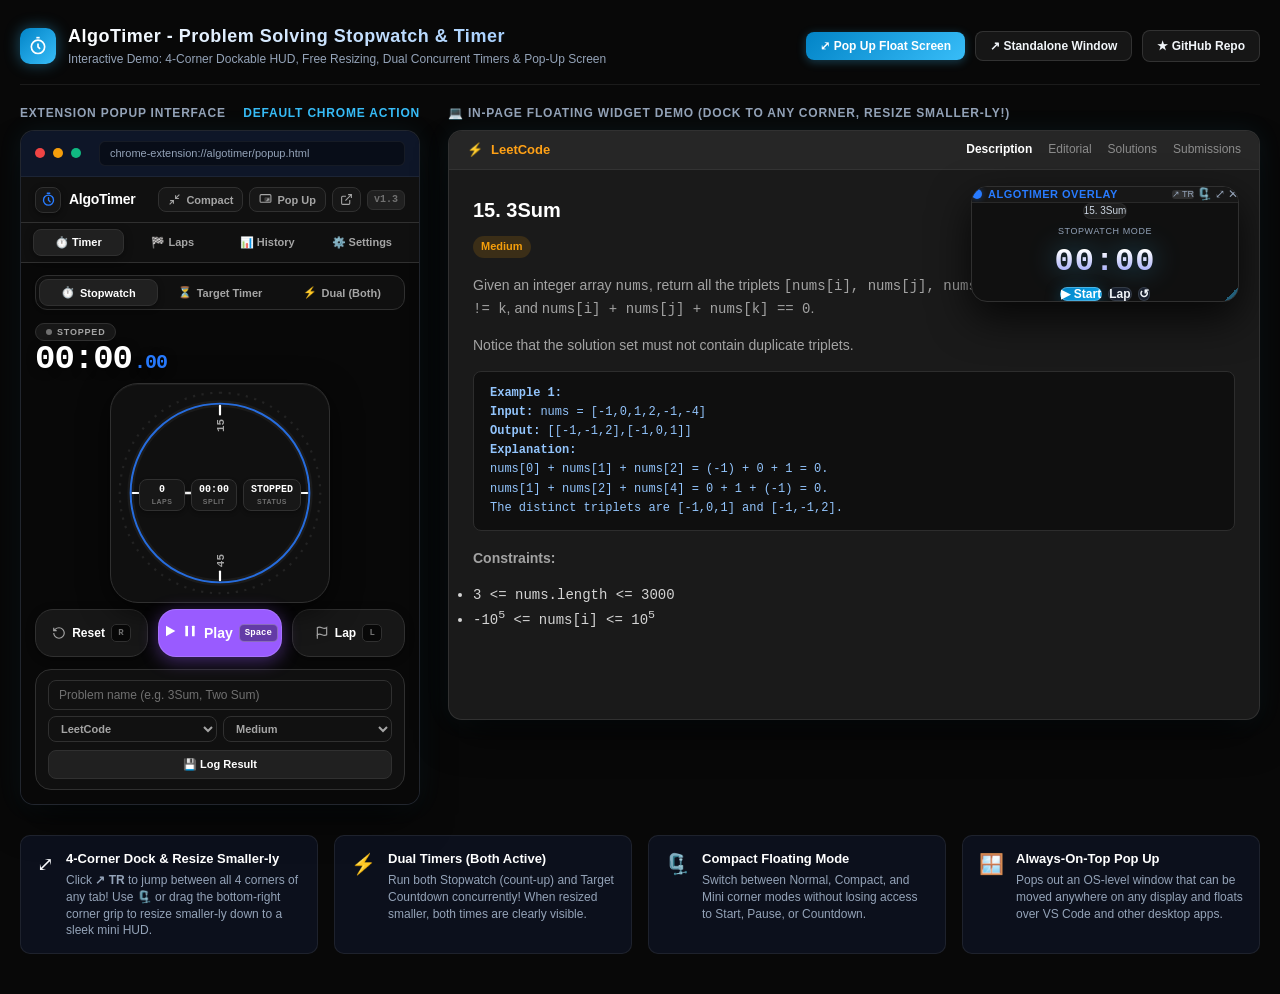
==== commit 83600246: "feat: complete visual redesign to Premium Black Minimalist UI (Apple Watch & Fintech aesthetics)" ====
--- a/index.html
+++ b/index.html
@@ -1,5 +1,5 @@
 <!DOCTYPE html>
-<html lang="en" data-theme="cosmic">
+<html lang="en" data-theme="black">
 <head>
   <meta charset="UTF-8">
   <meta name="viewport" content="width=device-width, initial-scale=1.0">
@@ -16,8 +16,8 @@
       min-height: 100vh;
       display: flex;
       flex-direction: column;
-      background-color: #060713;
-      background-image: radial-gradient(circle at 50% 15%, rgba(124, 58, 237, 0.3) 0%, rgba(6, 182, 212, 0.12) 40%, rgba(6, 7, 19, 0.98) 75%);
+      background-color: #080808;
+      background-image: none;
       color: #f8fafc;
       font-family: -apple-system, BlinkMacSystemFont, "Segoe UI", Roboto, sans-serif;
       margin: 0;
@@ -400,402 +400,562 @@
         </div>
 
         <div class="app-container" style="min-height: 570px;">
-          <div class="horizon-flare" aria-hidden="true"></div>
-          <!-- Top Header -->
-          <header class="app-header">
-            <div class="brand">
-              <div class="brand-logo">
-                <svg viewBox="0 0 24 24" fill="none" stroke="currentColor" stroke-width="2">
-                  <circle cx="12" cy="13" r="8"></circle>
-                  <path d="M12 9v4l2.5 2.5"></path>
-                  <path d="M10 2h4"></path>
-                </svg>
+    <!-- Top Header -->
+    <header class="app-header">
+      <div class="brand">
+        <div class="brand-logo" aria-label="AlgoTimer Logo">
+          <svg viewBox="0 0 24 24" fill="none" stroke="currentColor" stroke-width="2.2" stroke-linecap="round" stroke-linejoin="round">
+            <circle cx="12" cy="13" r="8"></circle>
+            <path d="M12 9v4l2.5 2.5"></path>
+            <path d="M10 2h4"></path>
+          </svg>
+        </div>
+        <span class="brand-name">AlgoTimer</span>
+      </div>
+
+      <div class="header-badges">
+        <!-- Compact Mini Mode Toggle -->
+        <button class="header-btn" id="btn-toggle-compact" title="Toggle Compact Mode (Fits anywhere)">
+          <svg viewBox="0 0 24 24" fill="none" stroke="currentColor" stroke-width="2">
+            <polyline points="4 14 10 14 10 20"></polyline>
+            <polyline points="20 10 14 10 14 4"></polyline>
+            <line x1="14" y1="10" x2="21" y2="3"></line>
+            <line x1="3" y1="21" x2="10" y2="14"></line>
+          </svg>
+          <span class="btn-text">Compact</span>
+        </button>
+
+        <!-- Pop Up Screen Buttons (Always-On-Top PiP & Resizable Standalone Window) -->
+        <button class="header-btn" id="btn-popout-pip" title="Pop Up Screen: Float Always-On-Top over VS Code, Discord, or any desktop app">
+          <svg viewBox="0 0 24 24" fill="none" stroke="currentColor" stroke-width="2">
+            <rect x="2" y="3" width="20" height="14" rx="2" ry="2"></rect>
+            <rect x="11" y="9" width="9" height="6" rx="1" ry="1" fill="currentColor" opacity="0.3"></rect>
+            <polyline points="15 11 18 11 18 14"></polyline>
+            <line x1="14" y1="15" x2="18" y2="11"></line>
+          </svg>
+          <span class="btn-text">Pop Up</span>
+        </button>
+
+        <button class="header-btn icon-only" id="btn-popout-window" title="Open in Standalone Resizable Window">
+          <svg viewBox="0 0 24 24" fill="none" stroke="currentColor" stroke-width="2">
+            <path d="M18 13v6a2 2 0 0 1-2 2H5a2 2 0 0 1-2-2V8a2 2 0 0 1 2-2h6"></path>
+            <polyline points="15 3 21 3 21 9"></polyline>
+            <line x1="10" y1="14" x2="21" y2="3"></line>
+          </svg>
+        </button>
+        <span class="version-tag">v1.3</span>
+      </div>
+    </header>
+
+    <!-- Navigation Tabs -->
+    <nav class="nav-tabs">
+      <button class="nav-tab active" data-tab="timer">⏱️ Timer</button>
+      <button class="nav-tab" data-tab="laps">🏁 Laps <span class="lap-count-badge" id="lap-badge" style="display: none;">0</span></button>
+      <button class="nav-tab" data-tab="history">📊 History</button>
+      <button class="nav-tab" data-tab="settings">⚙️ Settings</button>
+    </nav>
+
+    <!-- TAB 1: TIMER / STOPWATCH -->
+    <main class="tab-content active" id="tab-timer">
+      <!-- Mode Segmented Switcher (Stopwatch, Target Timer, Dual Both) -->
+      <div class="mode-switcher">
+        <button class="mode-btn active" id="btn-mode-stopwatch" data-mode="stopwatch">
+          <span>⏱️</span> Stopwatch
+        </button>
+        <button class="mode-btn" id="btn-mode-timer" data-mode="timer">
+          <span>⏳</span> Target Timer
+        </button>
+        <button class="mode-btn" id="btn-mode-dual" data-mode="dual">
+          <span>⚡</span> Dual (Both)
+        </button>
+      </div>
+
+      <!-- Concurrent Background Indicator Banners -->
+      <div class="concurrent-banner" id="concurrent-target-banner" style="display: none;">
+        <div class="concurrent-info">
+          <span class="pulse-indicator pulse-rose"></span>
+          <span class="concurrent-label">Target Timer:</span>
+          <strong class="concurrent-digits" id="concurrent-target-time">24:15</strong>
+        </div>
+        <div class="concurrent-actions">
+          <button class="concurrent-btn" id="btn-concurrent-target-pause">Pause</button>
+          <button class="concurrent-btn primary" id="btn-concurrent-target-switch">View</button>
+        </div>
+      </div>
+
+      <div class="concurrent-banner" id="concurrent-stopwatch-banner" style="display: none;">
+        <div class="concurrent-info">
+          <span class="pulse-indicator pulse-blue"></span>
+          <span class="concurrent-label">Stopwatch:</span>
+          <strong class="concurrent-digits" id="concurrent-stopwatch-time">08:42</strong>
+        </div>
+        <div class="concurrent-actions">
+          <button class="concurrent-btn" id="btn-concurrent-stopwatch-pause">Pause</button>
+          <button class="concurrent-btn primary" id="btn-concurrent-stopwatch-switch">View</button>
+        </div>
+      </div>
+
+      <!-- ================= SINGLE MODE CONTAINER ================= -->
+      <div id="single-mode-view">
+        <!-- Target Presets (Visible only in Timer Mode) -->
+        <div class="presets-container" id="presets-container" style="display: none;">
+          <span class="presets-label">Select Target Duration:</span>
+          <div class="preset-chips">
+            <button class="preset-chip" data-mins="5">5m</button>
+            <button class="preset-chip" data-mins="15">15m <small>Easy</small></button>
+            <button class="preset-chip active" data-mins="30">30m <small>Med</small></button>
+            <button class="preset-chip" data-mins="45">45m <small>Hard</small></button>
+            <button class="preset-chip" data-mins="60">60m <small>Mock</small></button>
+            <button class="preset-chip" id="btn-custom-time">Custom...</button>
+          </div>
+
+          <div class="custom-time-box" id="custom-time-box" style="display: none;">
+            <div class="time-inputs">
+              <div class="time-input-group">
+                <input type="number" id="custom-hours" min="0" max="23" value="0">
+                <label>hr</label>
               </div>
-              <span class="brand-name">AlgoTimer</span>
-            </div>
-            <div class="header-badges">
-              <button class="header-btn" id="btn-quick-theme" title="Switch Dynamic Color Combination">
-                <span class="theme-quick-dot"></span>
-                <span class="btn-text" id="header-theme-label">Cosmic</span>
-              </button>
-              <button class="header-btn" id="btn-toggle-compact" title="Toggle Compact HUD Mode">
-                <svg viewBox="0 0 24 24" fill="none" stroke="currentColor" stroke-width="2">
-                  <polyline points="4 14 10 14 10 20"></polyline>
-                  <polyline points="20 10 14 10 14 4"></polyline>
-                  <line x1="14" y1="10" x2="21" y2="3"></line>
-                  <line x1="3" y1="21" x2="10" y2="14"></line>
-                </svg>
-                <span class="btn-text">Compact</span>
-              </button>
-              <button class="header-btn" id="btn-popout-pip" title="Pop Up Screen: Float Always-On-Top over other apps">
-                <svg viewBox="0 0 24 24" fill="none" stroke="currentColor" stroke-width="2">
-                  <rect x="2" y="3" width="20" height="14" rx="2" ry="2"></rect>
-                  <rect x="11" y="9" width="9" height="6" rx="1" ry="1" fill="currentColor" opacity="0.3"></rect>
-                  <polyline points="15 11 18 11 18 14"></polyline>
-                  <line x1="14" y1="15" x2="18" y2="11"></line>
-                </svg>
-                <span class="btn-text">Pop Up</span>
-              </button>
-              <button class="header-btn icon-only" id="btn-popout-window" title="Open in Standalone Window">
-                <svg viewBox="0 0 24 24" fill="none" stroke="currentColor" stroke-width="2">
-                  <path d="M18 13v6a2 2 0 0 1-2 2H5a2 2 0 0 1-2-2V8a2 2 0 0 1 2-2h6"></path>
-                  <polyline points="15 3 21 3 21 9"></polyline>
-                  <line x1="10" y1="14" x2="21" y2="3"></line>
-                </svg>
-              </button>
-              <span class="version-tag">v1.2</span>
-            </div>
-          </header>
-
-          <!-- Navigation Tabs -->
-          <nav class="nav-tabs">
-            <button class="nav-tab active" data-tab="timer">⏱️ Timer</button>
-            <button class="nav-tab" data-tab="laps">🏁 Laps <span class="lap-count-badge" id="lap-badge" style="display: none;">0</span></button>
-            <button class="nav-tab" data-tab="history">📊 History</button>
-            <button class="nav-tab" data-tab="settings">⚙️ Settings</button>
-          </nav>
-
-          <!-- TAB 1: TIMER / STOPWATCH -->
-          <main class="tab-content active" id="tab-timer">
-            <!-- Mode Segmented Switcher -->
-            <div class="mode-switcher">
-              <button class="mode-tab active" id="btn-mode-stopwatch" data-mode="stopwatch">
-                <svg viewBox="0 0 24 24" fill="none" stroke="currentColor" stroke-width="2">
-                  <circle cx="12" cy="13" r="8"></circle>
-                  <path d="M12 9v4l2 2"></path>
-                  <path d="M10 2h4"></path>
-                </svg>
-                <span>Stopwatch</span>
-              </button>
-              <button class="mode-tab" id="btn-mode-timer" data-mode="timer">
-                <svg viewBox="0 0 24 24" fill="none" stroke="currentColor" stroke-width="2">
-                  <path d="M5 22h14"></path>
-                  <path d="M5 2h14"></path>
-                  <path d="M17 22v-4.172a2 2 0 0 0-.586-1.414L12 12l-4.414 4.414A2 2 0 0 0 7 17.828V22"></path>
-                  <path d="M7 2v4.172a2 2 0 0 0 .586 1.414L12 12l4.414-4.414A2 2 0 0 0 17 6.172V2"></path>
-                </svg>
-                <span>Target</span>
-              </button>
-              <button class="mode-tab" id="btn-mode-dual" data-mode="dual" title="Both Stopwatch and Countdown Active Concurrently">
-                <svg viewBox="0 0 24 24" fill="none" stroke="currentColor" stroke-width="2">
-                  <path d="M13 2L3 14h9l-1 8 10-12h-9l1-8z"></path>
-                </svg>
-                <span>Dual Mode</span>
-              </button>
-            </div>
-
-            <!-- Concurrent Status Banner (When timer running in background) -->
-            <div class="concurrent-banner" id="concurrent-banner" style="display: none;">
-              <div class="concurrent-indicator-pulse"></div>
-              <div class="concurrent-text">
-                <span class="concurrent-title" id="concurrent-title">Stopwatch Running</span>
-                <span class="concurrent-time" id="concurrent-time">00:00:00</span>
+              <span class="colon">:</span>
+              <div class="time-input-group">
+                <input type="number" id="custom-minutes" min="0" max="59" value="25">
+                <label>min</label>
               </div>
-              <div class="concurrent-actions">
-                <button class="concurrent-btn" id="btn-concurrent-stopwatch-pause">Pause</button>
-                <button class="concurrent-btn primary" id="btn-concurrent-stopwatch-switch">View</button>
+              <span class="colon">:</span>
+              <div class="time-input-group">
+                <input type="number" id="custom-seconds" min="0" max="59" value="0">
+                <label>sec</label>
               </div>
             </div>
-
-            <!-- Single Mode View -->
-            <div id="single-mode-view">
-              <!-- Target Presets (Visible only in Timer Mode) -->
-              <div class="presets-container" id="presets-container" style="display: none;">
-                <span class="presets-label">Select Target:</span>
-                <div class="preset-chips">
-                  <button class="preset-chip" data-mins="5">5m</button>
-                  <button class="preset-chip" data-mins="15">15m <small>Easy</small></button>
-                  <button class="preset-chip active" data-mins="30">30m <small>Med</small></button>
-                  <button class="preset-chip" data-mins="45">45m <small>Hard</small></button>
-                  <button class="preset-chip" data-mins="60">60m <small>Mock</small></button>
-                  <button class="preset-chip" id="btn-custom-time">Custom...</button>
+            <button class="btn-sm btn-primary" id="btn-apply-custom">Set Target</button>
+          </div>
+        </div>
+
+        <!-- Apple Watch Inspired Stopwatch Card -->
+        <div class="watchface-card">
+          <!-- Digital Display at Top (Reference Image 1) -->
+          <div class="watchface-top">
+            <div class="dial-badge-pill" id="dial-status-pill">
+              <span class="status-pulse-dot"></span>
+              <span id="dial-status-label">STOPWATCH</span>
+            </div>
+            <div class="dial-digits" id="dial-digits">00:00:00<small id="dial-millis">.00</small></div>
+            <div class="dial-target-label" id="dial-target-label" style="display: none;">Target: 30:00</div>
+          </div>
+
+          <!-- Main Precision Dial & Rotating Needle -->
+          <div class="dial-wrapper" id="dial-wrapper">
+            <svg class="dial-svg" viewBox="0 0 200 200">
+              <defs>
+                <linearGradient id="timerGrad" x1="0%" y1="0%" x2="100%" y2="100%">
+                  <stop offset="0%" stop-color="#287BFF" id="grad-stop-1" />
+                  <stop offset="50%" stop-color="#995BFF" id="grad-stop-2" />
+                  <stop offset="100%" stop-color="#287BFF" id="grad-stop-3" />
+                </linearGradient>
+                <filter id="dialGlow" x="-20%" y="-20%" width="140%" height="140%">
+                  <feGaussianBlur stdDeviation="2" result="blur" />
+                  <feMerge>
+                    <feMergeNode in="blur" />
+                    <feMergeNode in="SourceGraphic" />
+                  </feMerge>
+                </filter>
+              </defs>
+
+              <!-- Outer Precision Ticks -->
+              <circle class="dial-outer-ticks" cx="100" cy="100" r="92" fill="none" />
+              <!-- Base Dark Track -->
+              <circle class="dial-track" cx="100" cy="100" r="82" fill="none"></circle>
+              <!-- Precision Blue Ring -->
+              <circle class="dial-ring" cx="100" cy="100" r="82" stroke="#287BFF" stroke-width="1.8" fill="none" opacity="0.85"></circle>
+              <!-- Active Progress Arc -->
+              <circle class="dial-progress" id="dial-progress" cx="100" cy="100" r="82" stroke="url(#timerGrad)" stroke-width="5" stroke-linecap="round" fill="none" filter="url(#dialGlow)"></circle>
+
+              <!-- Cardinal Second Ticks (60, 15, 30, 45) -->
+              <line x1="100" y1="20" x2="100" y2="28" stroke="#FFFFFF" stroke-width="2" stroke-linecap="round" />
+              <line x1="180" y1="100" x2="172" y2="100" stroke="#FFFFFF" stroke-width="2" stroke-linecap="round" />
+              <line x1="100" y1="180" x2="100" y2="172" stroke="#FFFFFF" stroke-width="2" stroke-linecap="round" />
+              <line x1="20" y1="100" x2="28" y2="100" stroke="#FFFFFF" stroke-width="2" stroke-linecap="round" />
+
+              <!-- Numeric Cardinal Markers -->
+              <text x="100" y="40" text-anchor="middle" fill="#FFFFFF" font-size="11" font-weight="700" font-family="ui-monospace, monospace">60</text>
+              <text x="162" y="104" text-anchor="middle" fill="#A5A5A5" font-size="10" font-weight="600" font-family="ui-monospace, monospace">15</text>
+              <text x="100" y="166" text-anchor="middle" fill="#A5A5A5" font-size="10" font-weight="600" font-family="ui-monospace, monospace">30</text>
+              <text x="38" y="104" text-anchor="middle" fill="#A5A5A5" font-size="10" font-weight="600" font-family="ui-monospace, monospace">45</text>
+
+              <!-- Apple Watch Rotating Needle Hand (Image 1) -->
+              <g id="dial-needle-group" style="transform-origin: 100px 100px; transform: rotate(0deg); transition: transform 0.05s linear;">
+                <line x1="100" y1="100" x2="100" y2="34" stroke="#FFFFFF" stroke-width="2.2" stroke-linecap="round" />
+                <circle cx="100" cy="100" r="4" fill="#080808" stroke="#FFFFFF" stroke-width="2" />
+              </g>
+            </svg>
+
+            <!-- 3 Mini Sub-Indicators (Image 1 Sub-Gauges) -->
+            <div class="dial-center-content">
+              <div class="dial-sub-gauges">
+                <div class="sub-gauge" id="sub-gauge-laps" title="Total Laps Recorded">
+                  <span class="sub-gauge-val" id="sub-laps-val">0</span>
+                  <span class="sub-gauge-lbl">LAPS</span>
                 </div>
-
-                <div class="custom-time-box" id="custom-time-box" style="display: none;">
-                  <div class="time-inputs">
-                    <div class="time-input-group">
-                      <input type="number" id="custom-hours" min="0" max="23" value="0">
-                      <label>hr</label>
-                    </div>
-                    <span class="colon">:</span>
-                    <div class="time-input-group">
-                      <input type="number" id="custom-minutes" min="0" max="59" value="25">
-                      <label>min</label>
-                    </div>
-                    <span class="colon">:</span>
-                    <div class="time-input-group">
-                      <input type="number" id="custom-seconds" min="0" max="59" value="0">
-                      <label>sec</label>
-                    </div>
-                  </div>
-                  <button class="btn-sm btn-primary" id="btn-apply-custom">Set Target</button>
+                <div class="sub-gauge" id="sub-gauge-split" title="Current Split Elapsed">
+                  <span class="sub-gauge-val" id="sub-split-val">00:00</span>
+                  <span class="sub-gauge-lbl">SPLIT</span>
+                </div>
+                <div class="sub-gauge" id="sub-gauge-state" title="Timer State">
+                  <span class="sub-gauge-val" id="sub-state-val">READY</span>
+                  <span class="sub-gauge-lbl">STATUS</span>
                 </div>
               </div>
-
-              <!-- Main Dial & Precision Ring -->
-              <div class="dial-wrapper">
-                <svg class="dial-svg" viewBox="0 0 200 200">
-                  <defs>
-                    <linearGradient id="timerGrad" x1="0%" y1="0%" x2="100%" y2="100%">
-                      <stop offset="0%" stop-color="#00f2fe" id="grad-stop-1" />
-                      <stop offset="50%" stop-color="#8b5cf6" id="grad-stop-2" />
-                      <stop offset="100%" stop-color="#ec4899" id="grad-stop-3" />
-                    </linearGradient>
-                    <filter id="timerGlow" x="-20%" y="-20%" width="140%" height="140%">
-                      <feGaussianBlur stdDeviation="3.5" result="blur" />
-                      <feMerge>
-                        <feMergeNode in="blur" />
-                        <feMergeNode in="SourceGraphic" />
-                      </feMerge>
-                    </filter>
-                  </defs>
-                  <!-- Outer Precision Ticks -->
-                  <circle class="dial-outer-ticks" cx="100" cy="100" r="92" stroke="rgba(255, 255, 255, 0.16)" stroke-dasharray="2 6" stroke-width="2.5" fill="none" />
-                  <!-- Base Track -->
-                  <circle class="dial-track" cx="100" cy="100" r="84" stroke="rgba(255, 255, 255, 0.06)" stroke-width="8" fill="none"></circle>
-                  <!-- Active Progress Arc -->
-                  <circle class="dial-progress" id="dial-progress" cx="100" cy="100" r="84" stroke="url(#timerGrad)" filter="url(#timerGlow)" stroke-width="8" stroke-linecap="round" fill="none"></circle>
+            </div>
+          </div>
+
+          <!-- Apple Watch Action Controls Row (Image 1) -->
+          <div class="controls-row">
+            <button class="btn btn-secondary" id="btn-reset" title="Reset (Hotkey: R)">
+              <svg viewBox="0 0 24 24" fill="none" stroke="currentColor" stroke-width="2">
+                <path d="M3 12a9 9 0 1 0 9-9 9.75 9.75 0 0 0-6.74 2.74L3 8"></path>
+                <path d="M3 3v5h5"></path>
+              </svg>
+              <span>Reset</span>
+              <kbd class="key-badge">R</kbd>
+            </button>
+
+            <button class="btn btn-primary-hero" id="btn-toggle-run" title="Start or Pause (Hotkey: Space)">
+              <span class="btn-icon-wrap" aria-hidden="true">
+                <svg class="icon-play" viewBox="0 0 24 24" fill="currentColor">
+                  <polygon points="6 4 20 12 6 20 6 4"></polygon>
                 </svg>
-
-                <div class="dial-center-content">
-                  <div class="dial-badge-pill" id="dial-status-pill">
-                    <span class="status-pulse-dot"></span>
-                    <span id="dial-status-label">STOPWATCH</span>
-                  </div>
-                  <div class="dial-digits" id="dial-digits">00:00:00<small id="dial-millis">.0</small></div>
-                  <div class="dial-target-label" id="dial-target-label" style="display: none;">Target: 30:00</div>
-
-                  <!-- 3 Mini Sub-Indicators -->
-                  <div class="dial-sub-gauges">
-                    <div class="sub-gauge" id="sub-gauge-laps" title="Total Laps">
-                      <span class="sub-gauge-val" id="sub-laps-val">0</span>
-                      <span class="sub-gauge-lbl">LAPS</span>
-                    </div>
-                    <div class="sub-gauge" id="sub-gauge-split" title="Current Split">
-                      <span class="sub-gauge-val" id="sub-split-val">00:00</span>
-                      <span class="sub-gauge-lbl">SPLIT</span>
-                    </div>
-                    <div class="sub-gauge" id="sub-gauge-state" title="Timer State">
-                      <span class="sub-gauge-val" id="sub-state-val">READY</span>
-                      <span class="sub-gauge-lbl">STATUS</span>
-                    </div>
-                  </div>
-                </div>
-              </div>
-
-              <!-- Quick Action Controls -->
-              <div class="controls-row">
-                <button class="btn btn-secondary" id="btn-reset" title="Reset (R)">
-                  <svg viewBox="0 0 24 24" fill="none" stroke="currentColor" stroke-width="2">
-                    <path d="M3 12a9 9 0 1 0 9-9 9.75 9.75 0 0 0-6.74 2.74L3 8"></path>
-                    <path d="M3 3v5h5"></path>
-                  </svg>
-                  <span>Reset</span>
-                  <kbd class="key-badge">R</kbd>
-                </button>
-
-                <button class="btn btn-primary-hero" id="btn-toggle-run" title="Space to toggle">
-                  <svg class="icon-play" viewBox="0 0 24 24" fill="currentColor">
-                    <polygon points="5 3 19 12 5 21 5 3"></polygon>
-                  </svg>
-                  <span id="btn-toggle-text">Start</span>
-                  <kbd class="key-badge key-badge-hero">Space</kbd>
-                </button>
-
-                <button class="btn btn-secondary" id="btn-lap" title="Split Lap (L)">
-                  <svg viewBox="0 0 24 24" fill="none" stroke="currentColor" stroke-width="2">
-                    <path d="M4 15s1-1 4-1 5 2 8 2 4-1 4-1V3s-1 1-4 1-5-2-8-2-4 1-4 1z"></path>
-                    <line x1="4" y1="22" x2="4" y2="15"></line>
-                  </svg>
-                  <span>Lap</span>
-                  <kbd class="key-badge">L</kbd>
-                </button>
-              </div>
+                <svg class="icon-pause" viewBox="0 0 24 24" fill="currentColor">
+                  <rect x="5" y="4" width="4" height="16" rx="1"></rect>
+                  <rect x="15" y="4" width="4" height="16" rx="1"></rect>
+                </svg>
+              </span>
+              <span id="btn-toggle-text">Play</span>
+              <kbd class="key-badge key-badge-hero">Space</kbd>
+            </button>
+
+            <button class="btn btn-secondary" id="btn-lap" title="Split Lap (Hotkey: L)">
+              <svg viewBox="0 0 24 24" fill="none" stroke="currentColor" stroke-width="2">
+                <path d="M4 15s1-1 4-1 5 2 8 2 4-1 4-1V3s-1 1-4 1-5-2-8-2-4 1-4 1z"></path>
+                <line x1="4" y1="22" x2="4" y2="15"></line>
+              </svg>
+              <span>Lap</span>
+              <kbd class="key-badge">L</kbd>
+            </button>
+          </div>
+        </div>
+      </div>
+
+      <!-- ================= DUAL MODE VIEW (BOTH ACTIVE) ================= -->
+      <div id="dual-mode-view" style="display: none;">
+        <!-- Card 1: Stopwatch (Elapsed) -->
+        <div class="dual-card" id="dual-stopwatch-card">
+          <div class="dual-card-header">
+            <div class="dual-card-title">
+              <span class="dual-card-icon">⏱️</span>
+              <span>Stopwatch (Elapsed)</span>
             </div>
-
-            <!-- Dual Mode View (Both Active) -->
-            <div id="dual-mode-view" style="display: none;">
-              <!-- Card 1: Stopwatch -->
-              <div class="dual-card" id="dual-stopwatch-card">
-                <div class="dual-card-header">
-                  <div class="dual-card-title">
-                    <span class="dual-card-icon">⏱️</span>
-                    <span>Stopwatch (Elapsed)</span>
-                  </div>
-                  <span class="dual-badge" id="dual-sw-badge">STOPPED</span>
-                </div>
-                <div class="dual-digits-row">
-                  <div class="dual-clock-digits" id="dual-sw-digits">
-                    00:00:00<small id="dual-sw-millis">.0</small>
-                  </div>
-                </div>
-                <div class="dual-card-actions">
-                  <button class="dual-btn dual-btn-primary" id="btn-dual-sw-toggle">
-                    <span id="btn-dual-sw-text">Start</span>
-                  </button>
-                  <button class="dual-btn" id="btn-dual-sw-lap">Lap</button>
-                  <button class="dual-btn" id="btn-dual-sw-reset">Reset</button>
-                </div>
-              </div>
-
-              <!-- Card 2: Target Countdown -->
-              <div class="dual-card" id="dual-timer-card">
-                <div class="dual-card-header">
-                  <div class="dual-card-title">
-                    <span class="dual-card-icon">⏳</span>
-                    <span>Target Countdown</span>
-                  </div>
-                  <span class="dual-badge" id="dual-timer-badge">30m Target</span>
-                </div>
-                <div class="dual-progress-track">
-                  <div class="dual-progress-fill" id="dual-timer-progress"></div>
-                </div>
-                <div class="dual-digits-row">
-                  <div class="dual-clock-digits" id="dual-timer-digits">
-                    30:00:00<small id="dual-timer-millis">.0</small>
-                  </div>
-                </div>
-                <div class="dual-card-actions">
-                  <button class="dual-btn dual-btn-primary" id="btn-dual-timer-toggle">
-                    <span id="btn-dual-timer-text">Start</span>
-                  </button>
-                  <button class="dual-btn" id="btn-dual-timer-preset-cycle">Preset</button>
-                  <button class="dual-btn" id="btn-dual-timer-reset">Reset</button>
-                </div>
-              </div>
-
-              <!-- Master Controls for Both -->
-              <div class="dual-master-bar">
-                <button class="btn btn-primary-hero" id="btn-dual-master-toggle" style="width: 100%;">
-                  ⚡ Start Both (Stopwatch & Countdown)
-                </button>
-                <button class="btn btn-secondary" id="btn-dual-master-reset" style="margin-top: 6px; width: 100%;">
-                  Reset Both
-                </button>
-              </div>
+            <span class="dual-badge" id="dual-sw-badge">STOPPED</span>
+          </div>
+          <div class="dual-digits-row">
+            <div class="dual-clock-digits" id="dual-sw-digits">
+              00:00:00<small id="dual-sw-millis">.00</small>
             </div>
-
-            <!-- Problem Context & Log Bar -->
-            <div class="problem-context-card">
-              <div class="problem-info">
-                <div class="problem-platform-tag" id="current-platform-tag">LeetCode</div>
-                <div class="problem-title-display" id="current-problem-title">15. 3Sum</div>
-              </div>
-              <button class="btn-log-session" id="btn-log-modal-open" title="Save session to history">
-                📝 Log Result
-              </button>
+          </div>
+          <div class="dual-card-actions">
+            <button class="dual-btn dual-btn-primary" id="btn-dual-sw-toggle">
+              <span id="btn-dual-sw-text">Start</span>
+            </button>
+            <button class="dual-btn" id="btn-dual-sw-lap">Lap</button>
+            <button class="dual-btn" id="btn-dual-sw-reset">Reset</button>
+          </div>
+        </div>
+
+        <!-- Card 2: Target Countdown -->
+        <div class="dual-card" id="dual-timer-card">
+          <div class="dual-card-header">
+            <div class="dual-card-title">
+              <span class="dual-card-icon">⏳</span>
+              <span>Target Countdown</span>
             </div>
-          </main>
-
-          <!-- TAB 2: LAPS -->
-          <section class="tab-content" id="tab-laps">
-            <div class="laps-header">
-              <h3>Problem Solving Checkpoints</h3>
-              <p class="subtitle">Track phases: Reading → Algorithm → Code → Debug</p>
+            <span class="dual-badge" id="dual-timer-badge">30m Target</span>
+          </div>
+          <div class="dual-progress-track">
+            <div class="dual-progress-fill" id="dual-timer-progress"></div>
+          </div>
+          <div class="dual-digits-row">
+            <div class="dual-clock-digits" id="dual-timer-digits">
+              30:00<small id="dual-timer-millis">.00</small>
             </div>
-            <div class="laps-quick-add">
-              <button class="lap-phase-btn" data-phase="Read & Understand">📖 Understand</button>
-              <button class="lap-phase-btn" data-phase="Design Algorithm">💡 Approach</button>
-              <button class="lap-phase-btn" data-phase="Implementation">💻 Code</button>
-              <button class="lap-phase-btn" data-phase="Test & Debug">🧪 Debug</button>
+          </div>
+          <div class="dual-preset-row">
+            <button class="dual-chip" data-mins="5">5m</button>
+            <button class="dual-chip" data-mins="15">15m</button>
+            <button class="dual-chip active" data-mins="30">30m</button>
+            <button class="dual-chip" data-mins="45">45m</button>
+            <button class="dual-chip" data-mins="60">60m</button>
+          </div>
+          <div class="dual-card-actions">
+            <button class="dual-btn dual-btn-primary" id="btn-dual-timer-toggle">
+              <span id="btn-dual-timer-text">Start</span>
+            </button>
+            <button class="dual-btn" id="btn-dual-timer-reset">Reset</button>
+          </div>
+        </div>
+
+        <!-- Master Synchronization Control Bar -->
+        <div class="dual-master-bar">
+          <button class="btn btn-primary-hero dual-master-btn" id="btn-dual-master-toggle">
+            <span id="dual-master-icon">⚡</span>
+            <span id="dual-master-text">Start Both Together</span>
+          </button>
+          <button class="btn btn-secondary" id="btn-dual-master-reset" title="Reset both timers">
+            <span>Reset Both</span>
+          </button>
+        </div>
+      </div>
+
+      <!-- Problem Logging Quick Bar -->
+      <div class="problem-log-bar">
+        <div class="problem-meta">
+          <input type="text" id="active-problem-title" placeholder="Problem name (e.g. 3Sum, Two Sum)" spellcheck="false">
+          <div class="meta-tags">
+            <select id="active-platform" class="mini-select">
+              <option value="LeetCode">LeetCode</option>
+              <option value="Codeforces">Codeforces</option>
+              <option value="HackerRank">HackerRank</option>
+              <option value="NeetCode">NeetCode</option>
+              <option value="CodeChef">CodeChef</option>
+              <option value="Other">Other</option>
+            </select>
+            <select id="active-difficulty" class="mini-select">
+              <option value="Easy">Easy</option>
+              <option value="Medium" selected>Medium</option>
+              <option value="Hard">Hard</option>
+            </select>
+          </div>
+        </div>
+        <button class="btn-log-session" id="btn-log-modal-open" title="Save session to history">
+          💾 Log Result
+        </button>
+      </div>
+    </main>
+
+    <!-- TAB 2: LAPS & MILESTONES -->
+    <section class="tab-content" id="tab-laps">
+      <div class="laps-header">
+        <h3>Problem Solving Checkpoints</h3>
+        <p class="subtitle">Track phases: Reading → Algorithm → Code → Debug</p>
+      </div>
+      <div class="laps-quick-add">
+        <button class="lap-phase-btn" data-phase="Read & Understand">📖 Understand</button>
+        <button class="lap-phase-btn" data-phase="Design Algorithm">💡 Approach</button>
+        <button class="lap-phase-btn" data-phase="Implementation">💻 Code</button>
+        <button class="lap-phase-btn" data-phase="Test & Debug">🧪 Debug</button>
+      </div>
+      <div class="laps-list-container" id="laps-list">
+        <div class="empty-state">
+          <p>No laps recorded yet.</p>
+          <small>Click <strong>Lap</strong> while solving or select a phase above.</small>
+        </div>
+      </div>
+    </section>
+
+    <!-- TAB 3: HISTORY & SESSIONS -->
+    <section class="tab-content" id="tab-history">
+      <div class="history-top-summary">
+        <div class="stat-card">
+          <div class="stat-num" id="stat-solved-count">0</div>
+          <div class="stat-label">Problems Logged</div>
+        </div>
+        <div class="stat-card">
+          <div class="stat-num" id="stat-total-time">0m</div>
+          <div class="stat-label">Total Time</div>
+        </div>
+      </div>
+      <div class="history-actions-bar">
+        <button class="btn-xs" id="btn-export-csv">📥 Export CSV</button>
+        <button class="btn-xs btn-danger" id="btn-clear-history">Clear</button>
+      </div>
+      <div class="history-list" id="history-list">
+        <div class="empty-state">
+          <p>No solved problem sessions yet.</p>
+          <small>Log your completed problems to track your speed and consistency!</small>
+        </div>
+      </div>
+    </section>
+
+    <!-- TAB 4: SETTINGS -->
+    <section class="tab-content" id="tab-settings">
+      <div class="settings-group">
+        <h4>Functional Accent Color</h4>
+        <p class="setting-desc">Premium Black identity with your choice of functional highlight accent:</p>
+        <div class="theme-palette-row">
+          <button class="theme-pill-btn active" data-theme-choice="blue" title="Electric Blue (#287BFF) - Apple Watch Stopwatch Standard">
+            <span class="theme-dot" style="background: #287BFF;"></span>
+            <span>Electric Blue</span>
+          </button>
+          <button class="theme-pill-btn" data-theme-choice="purple" title="Royal Purple (#995BFF) - Luxury Accent">
+            <span class="theme-dot" style="background: #995BFF;"></span>
+            <span>Royal Purple</span>
+          </button>
+          <button class="theme-pill-btn" data-theme-choice="emerald" title="Emerald Green (#49C98B) - Terminal & Success">
+            <span class="theme-dot" style="background: #49C98B;"></span>
+            <span>Emerald Green</span>
+          </button>
+          <button class="theme-pill-btn" data-theme-choice="orange" title="Vibrant Orange (#FF4B24) - High Energy">
+            <span class="theme-dot" style="background: #FF4B24;"></span>
+            <span>Vibrant Orange</span>
+          </button>
+        </div>
+      </div>
+
+      <div class="settings-group">
+        <h4>General Options</h4>
+        <label class="setting-row">
+          <div class="setting-info">
+            <span class="setting-title">Dual Active Mode</span>
+            <span class="setting-desc">Allow Stopwatch & Target Timer both active simultaneously</span>
+          </div>
+          <input type="checkbox" id="setting-dual-active" checked>
+        </label>
+        <label class="setting-row">
+          <div class="setting-info">
+            <span class="setting-title">Sound Alerts</span>
+            <span class="setting-desc">Pleasant audio chimes on completion, warnings, and laps</span>
+          </div>
+          <input type="checkbox" id="setting-sound" checked>
+        </label>
+        <label class="setting-row">
+          <div class="setting-info">
+            <span class="setting-title">Floating Overlay Widget</span>
+            <span class="setting-desc">Enable in-page floating widget & corner dock</span>
+          </div>
+          <input type="checkbox" id="setting-floating" checked>
+        </label>
+        <div class="setting-row" style="margin-top: 6px;">
+          <div class="setting-info">
+            <span class="setting-title">Widget Auto-Show Behavior</span>
+            <span class="setting-desc">Choose when the corner timer appears on web pages</span>
+          </div>
+          <select id="setting-floating-display-mode" class="mini-select">
+            <option value="coding_only" selected>Coding Sites Only</option>
+            <option value="running_only">Only When Running</option>
+            <option value="always">All Webpages</option>
+          </select>
+        </div>
+      </div>
+
+      <div class="settings-group">
+        <h4>Pop Up Screen Options</h4>
+        <div class="setting-action-card">
+          <div class="setting-info">
+            <span class="setting-title">Always-On-Top Floating Screen</span>
+            <span class="setting-desc">Pops out into an OS-level window that you can resize and float over VS Code, Discord, or any desktop app!</span>
+          </div>
+          <button class="btn btn-secondary btn-sm" id="setting-btn-launch-pip" style="margin-top: 8px;">
+            🗗 Launch Pop Up Float
+          </button>
+        </div>
+      </div>
+
+      <div class="settings-group">
+        <h4>Keyboard Shortcuts</h4>
+        <div class="shortcut-list">
+          <div class="shortcut-item">
+            <span>Play / Pause</span>
+            <kbd class="key-badge">Space</kbd>
+          </div>
+          <div class="shortcut-item">
+            <span>Record Lap / Split</span>
+            <kbd class="key-badge">L</kbd>
+          </div>
+          <div class="shortcut-item">
+            <span>Reset Stopwatch</span>
+            <kbd class="key-badge">R</kbd>
+          </div>
+          <div class="shortcut-item">
+            <span>Toggle Mode</span>
+            <kbd class="key-badge">M</kbd>
+          </div>
+          <div class="shortcut-item">
+            <span>Launch Float Pop-up</span>
+            <kbd class="key-badge">Alt + T</kbd>
+          </div>
+        </div>
+      </div>
+
+      <div class="settings-footer">
+        <a href="https://github.com/raisulalam014-hue/AlgoTimer" target="_blank" class="github-link" id="ext-github-link">
+          ⭐ Star on GitHub & View Repository
+        </a>
+      </div>
+    </section>
+
+    <!-- LOG PROBLEM MODAL -->
+    <div class="modal-overlay" id="modal-log" style="display: none;">
+      <div class="modal-card">
+        <div class="modal-header">
+          <h3>Log Problem Session</h3>
+          <button class="modal-close" id="btn-modal-close">✕</button>
+        </div>
+        <div class="modal-body">
+          <div class="form-group">
+            <label>Problem Title</label>
+            <input type="text" id="modal-title" placeholder="e.g. 42. Trapping Rain Water">
+          </div>
+          <div class="form-row">
+            <div class="form-group">
+              <label>Platform</label>
+              <select id="modal-platform">
+                <option value="LeetCode">LeetCode</option>
+                <option value="Codeforces">Codeforces</option>
+                <option value="HackerRank">HackerRank</option>
+                <option value="NeetCode">NeetCode</option>
+                <option value="CodeChef">CodeChef</option>
+                <option value="Other">Other</option>
+              </select>
             </div>
-            <div class="laps-list-container" id="laps-list">
-              <div class="empty-state">
-                <p>No laps recorded yet.</p>
-                <small>Click <strong>Lap</strong> while solving or select a phase above.</small>
-              </div>
+            <div class="form-group">
+              <label>Difficulty</label>
+              <select id="modal-difficulty">
+                <option value="Easy">Easy</option>
+                <option value="Medium" selected>Medium</option>
+                <option value="Hard">Hard</option>
+              </select>
             </div>
-          </section>
-
-          <!-- TAB 3: HISTORY -->
-          <section class="tab-content" id="tab-history">
-            <div class="history-top-summary">
-              <div class="stat-card">
-                <div class="stat-num" id="stat-solved-count">0</div>
-                <div class="stat-label">Problems Logged</div>
-              </div>
-              <div class="stat-card">
-                <div class="stat-num" id="stat-total-time">0m</div>
-                <div class="stat-label">Total Time</div>
-              </div>
-            </div>
-            <div class="history-actions-bar">
-              <button class="btn-xs" id="btn-export-csv">📥 Export CSV</button>
-              <button class="btn-xs btn-danger" id="btn-clear-history">Clear</button>
-            </div>
-            <div class="history-list" id="history-list">
-              <div class="empty-state">
-                <p>No solved problem sessions yet.</p>
-                <small>Log your completed problems to track your speed and consistency!</small>
-              </div>
-            </div>
-          </section>
-
-          <!-- TAB 4: SETTINGS -->
-          <section class="tab-content" id="tab-settings">
-                        <!-- Dynamic Theme Settings -->
-            <div class="settings-group">
-              <h4>Dynamic Color Theme</h4>
-              <p class="setting-desc" style="margin-bottom: 8px;">Select your preferred dynamic neon palette:</p>
-              <div class="theme-palette-row">
-                <button class="theme-pill-btn active" data-theme-choice="cosmic" title="Cosmic Neon">
-                  <span class="theme-dot dot-cosmic"></span>
-                  <span>Cosmic Neon</span>
-                </button>
-                <button class="theme-pill-btn" data-theme-choice="cyan" title="Cyber Cyan">
-                  <span class="theme-dot dot-cyan"></span>
-                  <span>Cyber Cyan</span>
-                </button>
-                <button class="theme-pill-btn" data-theme-choice="violet" title="Nebula Violet">
-                  <span class="theme-dot dot-violet"></span>
-                  <span>Nebula Violet</span>
-                </button>
-                <button class="theme-pill-btn" data-theme-choice="emerald" title="Matrix Emerald">
-                  <span class="theme-dot dot-emerald"></span>
-                  <span>Matrix Emerald</span>
-                </button>
-              </div>
-            </div>
-
-            <div class="settings-group">
-              <h4>General Options</h4>
-              <label class="setting-row">
-                <div class="setting-info">
-                  <span class="setting-title">Dual Active Mode</span>
-                  <span class="setting-desc">Allow Stopwatch & Target Timer both active simultaneously</span>
-                </div>
-                <input type="checkbox" id="setting-dual-active" checked>
+          </div>
+          <div class="form-group">
+            <label>Verdict / Outcome</label>
+            <div class="verdict-options">
+              <label class="verdict-chip solved">
+                <input type="radio" name="verdict" value="Solved" checked>
+                <span>✓ Solved</span>
               </label>
-              <label class="setting-row">
-                <div class="setting-info">
-                  <span class="setting-title">Sound Alerts</span>
-                  <span class="setting-desc">Pleasant audio chimes on completion, warnings, and laps</span>
-                </div>
-                <input type="checkbox" id="setting-sound" checked>
+              <label class="verdict-chip upsolved">
+                <input type="radio" name="verdict" value="Upsolved">
+                <span>💡 Upsolved</span>
               </label>
-              <label class="setting-row">
-                <div class="setting-info">
-                  <span class="setting-title">Floating Overlay Widget</span>
-                  <span class="setting-desc">Show on LeetCode, Codeforces, HackerRank & any tab</span>
-                </div>
-                <input type="checkbox" id="setting-floating" checked>
+              <label class="verdict-chip attempted">
+                <input type="radio" name="verdict" value="Attempted">
+                <span>⏳ Review</span>
               </label>
             </div>
-
-            <div class="settings-group">
-              <h4>Pop Up Screen Options</h4>
-              <div class="setting-action-card">
-                <div class="setting-info">
-                  <span class="setting-title">Always-On-Top Floating Screen</span>
-                  <span class="setting-desc">Pops out the timer into an OS-level Picture-in-Picture window that floats on top of VS Code, Terminal, Discord, and any desktop app!</span>
-                </div>
-                <button class="btn btn-secondary btn-sm" id="setting-btn-launch-pip" style="margin-top: 8px;">
-                  ⤢ Launch Pop Up Float
-                </button>
-              </div>
-            </div>
-          </section>
-        </div>
+          </div>
+          <div class="form-group">
+            <label>Time Taken</label>
+            <div class="modal-time-display" id="modal-time-display">00:00:00</div>
+          </div>
+          <div class="form-group">
+            <label>Key Takeaway / Notes</label>
+            <textarea id="modal-notes" rows="2" placeholder="e.g. Used two-pointer approach O(N), watch out for empty arrays."></textarea>
+          </div>
+        </div>
+        <div class="modal-footer">
+          <button class="btn btn-secondary" id="btn-modal-cancel">Cancel</button>
+          <button class="btn btn-primary" id="btn-modal-save">Save Session</button>
+        </div>
+      </div>
+    </div>
+  </div>
       </div>
     </div>
 
--- a/popup/popup.css
+++ b/popup/popup.css
@@ -1,149 +1,69 @@
 /* ==========================================================================
-   AlgoTimer - Dynamic Cyber-Luxury Theme Engine
-   Obsidian Backdrop | Violet Nebula Glow | Electric Cyan & Magenta Accents
+   AlgoTimer — Premium Black Minimalist Design System
+   Apple Watch Stopwatch Aesthetics x Modern Fintech Dashboard
+   Dark Charcoal & Pitch Black (#080808) with Vibrant Functional Accents
    ========================================================================== */
 
 :root,
-[data-theme="cosmic"] {
-  /* Cosmic Neon (Default - Inspired by uploaded reference artwork) */
-  --bg-deep: #060713;
-  --bg-nebula: radial-gradient(circle at 50% 25%, rgba(124, 58, 237, 0.32) 0%, rgba(6, 182, 212, 0.12) 38%, rgba(6, 7, 19, 0.98) 78%);
-  --bg-surface: rgba(16, 19, 38, 0.78);
-  --bg-surface-elevated: rgba(24, 28, 56, 0.75);
-  --bg-pill: rgba(12, 14, 28, 0.88);
-
-  --border-subtle: rgba(255, 255, 255, 0.08);
-  --border-active: rgba(0, 242, 254, 0.45);
-  --border-focus: rgba(139, 92, 246, 0.65);
-
-  --accent-cyan: #00f2fe;
-  --accent-cyan-light: #38bdf8;
-  --accent-purple: #8b5cf6;
-  --accent-lavender: #c084fc;
-  --accent-magenta: #ec4899;
-
-  --hero-btn-bg: linear-gradient(135deg, #7c3aed 0%, #6366f1 50%, #00f2fe 100%);
-  --hero-btn-shadow: 0 4px 22px rgba(124, 58, 237, 0.55), 0 0 14px rgba(0, 242, 254, 0.35);
-
-  --kbd-bg: linear-gradient(145deg, rgba(28, 24, 60, 0.9) 0%, rgba(12, 14, 28, 0.95) 100%);
-  --kbd-border: rgba(0, 242, 254, 0.5);
-  --kbd-color: #00f2fe;
-  --kbd-glow: 0 0 10px rgba(0, 242, 254, 0.35), inset 0 1px 0 rgba(255, 255, 255, 0.25);
-
-  --horizon-start: #ec4899;
-  --horizon-mid: #8b5cf6;
-  --horizon-end: #00f2fe;
-  --horizon-shadow: 0 -2px 14px 2px rgba(0, 242, 254, 0.65), 0 -4px 28px 6px rgba(139, 92, 246, 0.45);
-
-  --state-rose: #f43f5e;
-  --state-amber: #f59e0b;
-  --state-emerald: #10b981;
-
-  --text-primary: #ffffff;
-  --text-secondary: #94a3b8;
-  --text-muted: #64748b;
-
-  --font-mono: ui-monospace, SFMono-Regular, "JetBrains Mono", Menlo, Monaco, Consolas, monospace;
-  --font-sans: -apple-system, BlinkMacSystemFont, "Plus Jakarta Sans", "Inter", "Segoe UI", Roboto, sans-serif;
-}
-
-/* CYBER CYAN THEME */
-[data-theme="cyan"] {
-  --bg-deep: #040914;
-  --bg-nebula: radial-gradient(circle at 50% 25%, rgba(2, 132, 199, 0.32) 0%, rgba(0, 242, 254, 0.16) 42%, rgba(4, 9, 20, 0.98) 78%);
-  --bg-surface: rgba(10, 24, 42, 0.82);
-  --bg-surface-elevated: rgba(14, 34, 58, 0.78);
-  --bg-pill: rgba(8, 18, 32, 0.9);
-
-  --border-subtle: rgba(255, 255, 255, 0.08);
-  --border-active: rgba(0, 242, 254, 0.6);
-  --border-focus: rgba(56, 189, 248, 0.7);
-
-  --accent-cyan: #00f2fe;
-  --accent-cyan-light: #38bdf8;
-  --accent-purple: #0284c7;
-  --accent-lavender: #7dd3fc;
-  --accent-magenta: #f59e0b;
-
-  --hero-btn-bg: linear-gradient(135deg, #0284c7 0%, #00f2fe 100%);
-  --hero-btn-shadow: 0 4px 22px rgba(2, 132, 199, 0.55), 0 0 16px rgba(0, 242, 254, 0.45);
-
-  --kbd-bg: linear-gradient(145deg, rgba(12, 32, 54, 0.9) 0%, rgba(4, 16, 28, 0.95) 100%);
-  --kbd-border: rgba(0, 242, 254, 0.65);
-  --kbd-color: #00f2fe;
-  --kbd-glow: 0 0 12px rgba(0, 242, 254, 0.5), inset 0 1px 0 rgba(255, 255, 255, 0.25);
-
-  --horizon-start: #f59e0b;
-  --horizon-mid: #0284c7;
-  --horizon-end: #00f2fe;
-  --horizon-shadow: 0 -2px 14px 2px rgba(0, 242, 254, 0.7), 0 -4px 26px 5px rgba(2, 132, 199, 0.45);
-}
-
-/* NEBULA VIOLET THEME */
-[data-theme="violet"] {
-  --bg-deep: #080616;
-  --bg-nebula: radial-gradient(circle at 50% 25%, rgba(139, 92, 246, 0.38) 0%, rgba(192, 132, 252, 0.14) 40%, rgba(8, 6, 22, 0.98) 78%);
-  --bg-surface: rgba(22, 16, 44, 0.82);
-  --bg-surface-elevated: rgba(32, 24, 62, 0.78);
-  --bg-pill: rgba(16, 12, 32, 0.9);
-
-  --border-subtle: rgba(255, 255, 255, 0.08);
-  --border-active: rgba(192, 132, 252, 0.55);
-  --border-focus: rgba(168, 85, 247, 0.7);
-
-  --accent-cyan: #c084fc;
-  --accent-cyan-light: #e879f9;
-  --accent-purple: #a855f7;
-  --accent-lavender: #f0abfc;
-  --accent-magenta: #ec4899;
-
-  --hero-btn-bg: linear-gradient(135deg, #7c3aed 0%, #c084fc 100%);
-  --hero-btn-shadow: 0 4px 22px rgba(124, 58, 237, 0.55), 0 0 16px rgba(192, 132, 252, 0.45);
-
-  --kbd-bg: linear-gradient(145deg, rgba(36, 18, 64, 0.9) 0%, rgba(16, 8, 30, 0.95) 100%);
-  --kbd-border: rgba(192, 132, 252, 0.6);
-  --kbd-color: #f0abfc;
-  --kbd-glow: 0 0 12px rgba(192, 132, 252, 0.45), inset 0 1px 0 rgba(255, 255, 255, 0.25);
-
-  --horizon-start: #ec4899;
-  --horizon-mid: #a855f7;
-  --horizon-end: #c084fc;
-  --horizon-shadow: 0 -2px 14px 2px rgba(192, 132, 252, 0.7), 0 -4px 28px 6px rgba(168, 85, 247, 0.5);
-}
-
-/* MATRIX EMERALD THEME */
-[data-theme="emerald"] {
-  --bg-deep: #040e0b;
-  --bg-nebula: radial-gradient(circle at 50% 25%, rgba(16, 185, 129, 0.32) 0%, rgba(52, 211, 153, 0.14) 40%, rgba(4, 14, 11, 0.98) 78%);
-  --bg-surface: rgba(10, 30, 24, 0.82);
-  --bg-surface-elevated: rgba(16, 44, 34, 0.78);
-  --bg-pill: rgba(8, 22, 16, 0.9);
-
-  --border-subtle: rgba(255, 255, 255, 0.08);
-  --border-active: rgba(52, 211, 153, 0.55);
-  --border-focus: rgba(16, 185, 129, 0.7);
-
-  --accent-cyan: #34d399;
-  --accent-cyan-light: #6ee7b7;
-  --accent-purple: #10b981;
-  --accent-lavender: #a7f3d0;
-  --accent-magenta: #06b6d4;
-
-  --hero-btn-bg: linear-gradient(135deg, #059669 0%, #34d399 100%);
-  --hero-btn-shadow: 0 4px 22px rgba(5, 150, 105, 0.55), 0 0 16px rgba(52, 211, 153, 0.45);
-
-  --kbd-bg: linear-gradient(145deg, rgba(10, 40, 28, 0.9) 0%, rgba(4, 20, 14, 0.95) 100%);
-  --kbd-border: rgba(52, 211, 153, 0.6);
-  --kbd-color: #6ee7b7;
-  --kbd-glow: 0 0 12px rgba(52, 211, 153, 0.45), inset 0 1px 0 rgba(255, 255, 255, 0.25);
-
-  --horizon-start: #10b981;
-  --horizon-mid: #34d399;
-  --horizon-end: #6ee7b7;
-  --horizon-shadow: 0 -2px 14px 2px rgba(52, 211, 153, 0.7), 0 -4px 28px 6px rgba(16, 185, 129, 0.45);
-}
-
-/* ================= BASE RESET & LAYOUT ================= */
+[data-theme] {
+  /* Foundation Colours */
+  --bg-main: #080808;
+  --bg-secondary: #101010;
+  --bg-card: #171717;
+  --bg-card-elevated: #202020;
+  --bg-input: #111111;
+  --border-subtle: #303030;
+  --border-focus: #484848;
+
+  --text-primary: #FFFFFF;
+  --text-secondary: #A5A5A5;
+  --text-muted: #707070;
+
+  /* Vibrant Functional Accents */
+  --accent-blue: #287BFF;    /* Primary actions */
+  --accent-green: #49C98B;   /* Running / success states */
+  --accent-orange: #FF4B24;  /* Important actions / paused / stop */
+  --accent-yellow: #FFD329;  /* Target countdown / warnings */
+  --accent-purple: #995BFF;  /* Secondary highlights / Apple Watch hero */
+
+  /* Legacy variable bridges for complete backward compatibility */
+  --bg-deep: var(--bg-main);
+  --bg-nebula: none;
+  --bg-surface: var(--bg-card);
+  --bg-surface-elevated: var(--bg-card-elevated);
+  --bg-pill: var(--bg-secondary);
+  --border-active: var(--border-focus);
+  --accent-cyan: var(--accent-blue);
+  --accent-cyan-light: #5ba2ff;
+  --accent-lavender: #b687ff;
+  --accent-magenta: var(--accent-orange);
+  --hero-btn-bg: var(--accent-purple);
+  --hero-btn-shadow: 0 4px 18px rgba(153, 91, 255, 0.35);
+  --kbd-bg: #141414;
+  --kbd-border: #303030;
+  --kbd-color: #A5A5A5;
+  --kbd-glow: none;
+  --state-rose: var(--accent-orange);
+  --state-amber: var(--accent-yellow);
+  --state-emerald: var(--accent-green);
+
+  /* Typography */
+  --font-mono: ui-monospace, "SF Mono", "JetBrains Mono", Menlo, Monaco, Consolas, monospace;
+  --font-sans: -apple-system, BlinkMacSystemFont, "SF Pro Text", "Plus Jakarta Sans", "Inter", "Segoe UI", Roboto, sans-serif;
+
+  /* Sizing & Transitions */
+  --radius-xs: 6px;
+  --radius-sm: 8px;
+  --radius-md: 12px;
+  --radius-lg: 16px;
+  --radius-squircle: 18px;
+  --radius-pill: 9999px;
+
+  --trans-fast: 140ms cubic-bezier(0.22, 1, 0.36, 1);
+  --trans-normal: 200ms cubic-bezier(0.22, 1, 0.36, 1);
+}
+
+/* Base Reset & Layout */
 * {
   box-sizing: border-box;
   margin: 0;
@@ -154,48 +74,44 @@
 
 body {
   width: 380px;
-  min-height: 575px;
-  background-color: var(--bg-deep);
-  background-image: var(--bg-nebula);
-  background-attachment: fixed;
+  min-height: 565px;
+  background-color: var(--bg-main);
+  color: var(--text-primary);
   font-family: var(--font-sans);
-  color: var(--text-primary);
+  font-size: 13px;
+  line-height: 1.4;
   user-select: none;
+  -webkit-user-select: none;
   overflow-x: hidden;
   position: relative;
-  transition: background-color 0.3s ease;
+}
+
+/* Eliminate loud neon horizon flare */
+.horizon-flare {
+  display: none !important;
 }
 
 .app-container {
   display: flex;
   flex-direction: column;
-  padding: 14px 16px 18px;
-  gap: 12px;
+  min-height: 565px;
+  background-color: var(--bg-main);
   position: relative;
-  min-height: 575px;
-  overflow: hidden;
-}
-
-/* Bottom Horizon Flare (Image 4) */
-.horizon-flare {
-  position: absolute;
-  bottom: 0;
-  left: 6%;
-  right: 6%;
-  height: 2px;
-  background: linear-gradient(90deg, transparent 0%, var(--horizon-start) 20%, var(--horizon-mid) 50%, var(--horizon-end) 80%, transparent 100%);
-  box-shadow: var(--horizon-shadow);
-  border-radius: 50%;
-  pointer-events: none;
+}
+
+/* ==========================================================================
+   HEADER — Minimalist, Clean, High Contrast
+   ========================================================================== */
+.app-header {
+  height: 46px;
+  display: flex;
+  align-items: center;
+  justify-content: space-between;
+  padding: 0 14px;
+  background: var(--bg-secondary);
+  border-bottom: 1px solid var(--border-subtle);
+  position: relative;
   z-index: 20;
-}
-
-/* ================= HEADER ================= */
-.app-header {
-  display: flex;
-  align-items: center;
-  justify-content: space-between;
-  padding-bottom: 4px;
 }
 
 .brand {
@@ -208,140 +124,146 @@
   width: 26px;
   height: 26px;
   border-radius: 8px;
-  background: linear-gradient(135deg, var(--accent-purple) 0%, var(--accent-cyan) 100%);
+  background: var(--bg-card);
+  border: 1px solid var(--border-subtle);
   display: flex;
   align-items: center;
   justify-content: center;
-  color: #ffffff;
-  box-shadow: 0 0 12px var(--accent-cyan);
+  color: var(--accent-blue);
+  box-shadow: 0 2px 6px rgba(0, 0, 0, 0.4);
 }
 
 .brand-logo svg {
-  width: 16px;
-  height: 16px;
+  width: 15px;
+  height: 15px;
 }
 
 .brand-name {
-  font-size: 15px;
+  font-size: 14px;
   font-weight: 800;
   letter-spacing: -0.3px;
-  background: linear-gradient(120deg, #ffffff 40%, var(--accent-cyan) 100%);
-  -webkit-background-clip: text;
-  -webkit-text-fill-color: transparent;
+  color: var(--text-primary);
 }
 
 .header-badges {
   display: flex;
   align-items: center;
-  gap: 5px;
+  gap: 6px;
 }
 
 .header-btn {
-  background: rgba(255, 255, 255, 0.05);
-  border: 1px solid var(--border-subtle);
-  color: var(--text-secondary);
-  border-radius: 8px;
-  padding: 4px 7px;
-  font-size: 10px;
-  font-weight: 700;
+  background: var(--bg-card);
+  border: 1px solid var(--border-subtle);
+  color: var(--text-secondary);
+  font-size: 11px;
+  font-weight: 600;
+  padding: 5px 9px;
+  border-radius: var(--radius-sm);
   cursor: pointer;
   display: inline-flex;
   align-items: center;
+  gap: 5px;
+  transition: all var(--trans-fast);
+}
+
+.header-btn svg {
+  width: 13px;
+  height: 13px;
+  color: var(--text-secondary);
+}
+
+.header-btn:hover {
+  background: var(--bg-card-elevated);
+  border-color: var(--border-focus);
+  color: var(--text-primary);
+}
+
+.header-btn:hover svg {
+  color: var(--text-primary);
+}
+
+.header-btn:active {
+  transform: scale(0.96);
+}
+
+.header-btn.icon-only {
+  padding: 5px 7px;
+}
+
+/* Hide loud theme switcher button in header since we use Unified Black */
+#btn-quick-theme {
+  display: none !important;
+}
+
+.version-tag {
+  font-size: 10px;
+  font-weight: 700;
+  color: var(--text-muted);
+  background: var(--bg-card-elevated);
+  border: 1px solid var(--border-subtle);
+  padding: 2px 6px;
+  border-radius: 6px;
+  font-family: var(--font-mono);
+}
+
+/* ==========================================================================
+   NAVIGATION TABS — Fintech Inspired Matte Pills
+   ========================================================================== */
+.nav-tabs {
+  display: flex;
+  background: var(--bg-secondary);
+  padding: 6px 12px;
   gap: 4px;
-  transition: all 0.18s ease;
-}
-
-.header-btn:hover {
-  background: rgba(255, 255, 255, 0.1);
-  color: #ffffff;
-  border-color: var(--border-active);
-  transform: translateY(-1px);
-}
-
-.header-btn svg {
-  width: 12px;
-  height: 12px;
-}
-
-.header-btn.icon-only {
-  padding: 4px 5px;
-}
-
-/* Quick Theme Cycler Button */
-#btn-quick-theme {
-  border-color: var(--border-active);
-}
-
-.theme-quick-dot {
-  width: 8px;
-  height: 8px;
-  border-radius: 50%;
-  background: linear-gradient(135deg, var(--accent-cyan) 0%, var(--accent-purple) 100%);
-  box-shadow: 0 0 6px var(--accent-cyan);
-}
-
-.version-tag {
-  font-size: 9px;
-  font-weight: 700;
-  color: var(--text-muted);
-  background: rgba(255, 255, 255, 0.04);
-  padding: 2px 5px;
-  border-radius: 5px;
-}
-
-/* ================= NAVIGATION TABS ================= */
-.nav-tabs {
-  display: flex;
-  align-items: center;
-  background: var(--bg-pill);
-  border: 1px solid var(--border-subtle);
-  border-radius: 12px;
-  padding: 3px;
-  gap: 3px;
+  border-bottom: 1px solid var(--border-subtle);
 }
 
 .nav-tab {
   flex: 1;
   background: transparent;
-  border: none;
-  color: var(--text-secondary);
+  border: 1px solid transparent;
+  color: var(--text-secondary);
+  font-family: var(--font-sans);
   font-size: 11px;
   font-weight: 600;
-  padding: 6px 4px;
-  border-radius: 9px;
+  padding: 6px 8px;
+  border-radius: var(--radius-sm);
   cursor: pointer;
-  display: flex;
+  display: inline-flex;
   align-items: center;
   justify-content: center;
   gap: 4px;
-  transition: all 0.18s ease;
+  white-space: nowrap;
+  transition: all var(--trans-fast);
 }
 
 .nav-tab:hover {
-  color: #ffffff;
+  color: var(--text-primary);
   background: rgba(255, 255, 255, 0.04);
 }
 
 .nav-tab.active {
-  background: var(--bg-surface-elevated);
-  color: #ffffff;
-  font-weight: 700;
-  border: 1px solid var(--border-active);
+  background: var(--bg-card-elevated);
+  border-color: var(--border-subtle);
+  color: var(--text-primary);
+  font-weight: 700;
   box-shadow: 0 2px 8px rgba(0, 0, 0, 0.4);
 }
 
 .lap-count-badge {
-  background: var(--accent-purple);
-  color: #ffffff;
+  background: var(--accent-blue);
+  color: #FFFFFF;
   font-size: 9px;
-  font-weight: 700;
+  font-weight: 800;
   padding: 1px 5px;
   border-radius: 10px;
-}
-
-/* ================= TAB CONTENT PANELS ================= */
+  font-family: var(--font-mono);
+}
+
+/* Main Tab Content Layout */
 .tab-content {
   display: none;
+  flex: 1;
+  padding: 12px 14px 14px;
   flex-direction: column;
   gap: 12px;
 }
@@ -350,90 +272,86 @@
   display: flex;
 }
 
-/* ================= MODE SWITCHER ================= */
+/* ==========================================================================
+   MODE SWITCHER — Sleek Segmented Control
+   ========================================================================== */
 .mode-switcher {
   display: flex;
-  align-items: center;
-  background: var(--bg-pill);
-  border: 1px solid var(--border-subtle);
-  border-radius: 12px;
+  background: var(--bg-secondary);
+  border: 1px solid var(--border-subtle);
+  border-radius: var(--radius-md);
   padding: 3px;
-  gap: 4px;
+  gap: 3px;
 }
 
 .mode-btn {
   flex: 1;
   background: transparent;
-  border: none;
+  border: 1px solid transparent;
   color: var(--text-secondary);
   font-size: 11px;
   font-weight: 600;
-  padding: 7px 6px;
+  padding: 6px 8px;
   border-radius: 9px;
   cursor: pointer;
-  display: flex;
+  display: inline-flex;
   align-items: center;
   justify-content: center;
   gap: 5px;
-  transition: all 0.18s ease;
+  transition: all var(--trans-fast);
 }
 
 .mode-btn:hover {
-  color: #ffffff;
-  background: rgba(255, 255, 255, 0.04);
+  color: var(--text-primary);
 }
 
 .mode-btn.active {
-  background: linear-gradient(135deg, rgba(124, 58, 237, 0.28) 0%, rgba(6, 182, 212, 0.18) 100%);
-  color: #ffffff;
-  font-weight: 700;
-  border: 1px solid var(--border-active);
-  box-shadow: 0 0 10px rgba(0, 242, 254, 0.2);
-}
-
-/* ================= CONCURRENT BANNERS ================= */
+  background: var(--bg-card-elevated);
+  border-color: var(--border-subtle);
+  color: var(--text-primary);
+  font-weight: 700;
+  box-shadow: 0 2px 6px rgba(0, 0, 0, 0.35);
+}
+
+/* Concurrent Banners */
 .concurrent-banner {
   display: flex;
   align-items: center;
   justify-content: space-between;
-  background: var(--bg-surface);
-  border: 1px solid var(--border-active);
-  border-radius: 10px;
-  padding: 6px 10px;
+  background: var(--bg-card);
+  border: 1px solid var(--border-subtle);
+  border-radius: var(--radius-md);
+  padding: 7px 11px;
 }
 
 .concurrent-info {
   display: flex;
   align-items: center;
-  gap: 6px;
+  gap: 7px;
   font-size: 11px;
+  color: var(--text-secondary);
 }
 
 .pulse-indicator {
-  width: 7px;
-  height: 7px;
+  width: 6px;
+  height: 6px;
   border-radius: 50%;
-  animation: pulseDot 1.4s infinite;
 }
 
 .pulse-rose {
-  background: var(--state-rose);
-  box-shadow: 0 0 6px var(--state-rose);
+  background: var(--accent-orange);
+  box-shadow: 0 0 6px var(--accent-orange);
 }
 
 .pulse-blue {
-  background: var(--accent-cyan);
-  box-shadow: 0 0 6px var(--accent-cyan);
-}
-
-@keyframes pulseDot {
-  0%, 100% { opacity: 1; transform: scale(1); }
-  50% { opacity: 0.4; transform: scale(0.85); }
+  background: var(--accent-blue);
+  box-shadow: 0 0 6px var(--accent-blue);
 }
 
 .concurrent-digits {
   font-family: var(--font-mono);
-  color: var(--accent-cyan);
+  font-weight: 700;
+  color: var(--text-primary);
 }
 
 .concurrent-actions {
@@ -442,128 +360,49 @@
 }
 
 .concurrent-btn {
-  background: rgba(255, 255, 255, 0.06);
-  border: 1px solid var(--border-subtle);
-  color: var(--text-secondary);
-  border-radius: 6px;
-  padding: 2px 7px;
+  background: var(--bg-card-elevated);
+  border: 1px solid var(--border-subtle);
+  color: var(--text-secondary);
+  border-radius: var(--radius-xs);
+  padding: 3px 8px;
   font-size: 10px;
+  font-weight: 600;
   cursor: pointer;
 }
 
 .concurrent-btn.primary {
-  background: var(--accent-purple);
-  color: #ffffff;
-  border: none;
-}
-
-/* ================= PRESET CHIPS ================= */
-.presets-container {
-  display: flex;
-  flex-direction: column;
-  gap: 6px;
-  padding: 6px 0;
-}
-
-.presets-label {
-  font-size: 10px;
-  font-weight: 700;
-  text-transform: uppercase;
-  letter-spacing: 0.6px;
-  color: var(--text-muted);
-}
-
-.preset-chips {
-  display: flex;
-  gap: 4px;
-  flex-wrap: wrap;
-}
-
-.preset-chip {
-  background: var(--bg-surface);
-  border: 1px solid var(--border-subtle);
-  color: var(--text-secondary);
-  font-size: 11px;
-  font-weight: 600;
-  padding: 5px 9px;
-  border-radius: 8px;
-  cursor: pointer;
-  transition: all 0.15s ease;
-}
-
-.preset-chip:hover {
-  background: rgba(255, 255, 255, 0.08);
-  color: #ffffff;
-  border-color: var(--border-active);
-}
-
-.preset-chip.active {
-  background: linear-gradient(135deg, rgba(124, 58, 237, 0.3) 0%, rgba(6, 182, 212, 0.2) 100%);
-  border-color: var(--accent-cyan);
-  color: #ffffff;
-  box-shadow: 0 0 8px rgba(0, 242, 254, 0.25);
-}
-
-.preset-chip small {
-  font-size: 9px;
-  opacity: 0.7;
-}
-
-.custom-time-box {
-  display: flex;
-  align-items: center;
-  justify-content: space-between;
-  background: var(--bg-surface);
-  border: 1px solid var(--border-subtle);
-  border-radius: 10px;
-  padding: 6px 10px;
-  margin-top: 4px;
-}
-
-.time-inputs {
-  display: flex;
-  align-items: center;
-  gap: 4px;
-}
-
-.time-input-group {
-  display: flex;
-  align-items: center;
-  gap: 3px;
-}
-
-.time-input-group input {
-  width: 38px;
-  background: rgba(0, 0, 0, 0.4);
-  border: 1px solid var(--border-subtle);
-  color: #ffffff;
-  font-family: var(--font-mono);
-  font-size: 13px;
-  font-weight: 700;
-  text-align: center;
-  border-radius: 6px;
-  padding: 3px 0;
-}
-
-.time-input-group label {
-  font-size: 10px;
-  color: var(--text-muted);
-}
-
-.colon {
-  color: var(--text-muted);
-  font-weight: 700;
-}
-
-/* ================= THE MAIN DIAL & GAUGE ================= */
+  background: var(--accent-blue);
+  color: #FFFFFF;
+  border-color: transparent;
+}
+
+/* ==========================================================================
+   STOPWATCH CARD & DIAL (Apple Watch Inspired Aesthetics)
+   ========================================================================== */
 .dial-wrapper {
   position: relative;
-  width: 216px;
-  height: 216px;
-  margin: 4px auto 8px;
+  width: 220px;
+  height: 220px;
+  margin: 4px auto 6px;
   display: flex;
   align-items: center;
   justify-content: center;
+  background: var(--bg-secondary);
+  border: 1px solid var(--border-subtle);
+  border-radius: 28px; /* Apple Watch rounded square bezel */
+  box-shadow: 0 8px 30px rgba(0, 0, 0, 0.6), inset 0 1px 0 rgba(255, 255, 255, 0.05);
+  transition: border-color var(--trans-normal), box-shadow var(--trans-normal);
+}
+
+/* Living Timer subtle ambient glow when running */
+.dial-wrapper.is-running {
+  border-color: rgba(73, 201, 139, 0.35);
+  box-shadow: 0 8px 32px rgba(0, 0, 0, 0.7), 0 0 24px rgba(73, 201, 139, 0.18), inset 0 1px 0 rgba(255, 255, 255, 0.08);
+}
+
+.dial-wrapper.is-paused {
+  border-color: rgba(255, 211, 41, 0.3);
+  box-shadow: 0 8px 28px rgba(0, 0, 0, 0.6), 0 0 16px rgba(255, 211, 41, 0.12);
 }
 
 .dial-svg {
@@ -573,20 +412,27 @@
   width: 100%;
   height: 100%;
   transform: rotate(-90deg);
+  pointer-events: none;
 }
 
 .dial-outer-ticks {
-  transition: stroke 0.3s ease;
+  stroke: rgba(255, 255, 255, 0.08);
+  stroke-dasharray: 2 6;
+  stroke-width: 2;
 }
 
 .dial-track {
-  stroke: rgba(255, 255, 255, 0.05);
+  stroke: #1B1B1B;
+  stroke-width: 6;
 }
 
 .dial-progress {
-  stroke-dasharray: 540.35; /* 2 * PI * 86 or dynamic */
+  stroke-dasharray: 540.35;
   stroke-dashoffset: 540.35;
+  stroke-width: 6;
+  stroke-linecap: round;
   transition: stroke-dashoffset 0.15s cubic-bezier(0.4, 0, 0.2, 1);
+  stroke: var(--accent-purple);
 }
 
 .dial-center-content {
@@ -598,22 +444,22 @@
   justify-content: center;
   gap: 4px;
   text-align: center;
-  padding-top: 4px;
-}
-
-/* Status Pill Capsule */
+  padding: 4px;
+}
+
+/* Status Pill */
 .dial-badge-pill {
   display: inline-flex;
   align-items: center;
   gap: 5px;
   padding: 2px 10px;
-  border-radius: 20px;
-  background: rgba(255, 255, 255, 0.06);
-  border: 1px solid var(--border-subtle);
-  font-size: 10px;
-  font-weight: 700;
-  letter-spacing: 0.6px;
-  color: var(--accent-cyan);
+  border-radius: var(--radius-pill);
+  background: var(--bg-card);
+  border: 1px solid var(--border-subtle);
+  font-size: 9px;
+  font-weight: 800;
+  letter-spacing: 0.8px;
+  color: var(--text-secondary);
   text-transform: uppercase;
 }
 
@@ -621,211 +467,342 @@
   width: 6px;
   height: 6px;
   border-radius: 50%;
-  background: var(--accent-cyan);
-  box-shadow: 0 0 8px var(--accent-cyan);
-  animation: pulseDot 1.4s infinite;
-}
-
-/* Crisp Digits Display */
+  background: var(--text-muted);
+  flex-shrink: 0;
+  transition: background-color var(--trans-fast);
+}
+
+.dial-badge-pill.running .status-pulse-dot {
+  background: var(--accent-green);
+  box-shadow: 0 0 8px var(--accent-green);
+}
+
+.dial-badge-pill.paused .status-pulse-dot {
+  background: var(--accent-yellow);
+  box-shadow: 0 0 6px var(--accent-yellow);
+}
+
+/* Large Center Digital Timer */
 .dial-digits {
   font-family: var(--font-mono);
-  font-size: 32px;
+  font-size: 34px;
   font-weight: 800;
-  letter-spacing: -0.5px;
-  color: #ffffff;
+  font-variant-numeric: tabular-nums;
+  letter-spacing: -1px;
+  color: #FFFFFF;
   line-height: 1.1;
-  text-shadow: 0 0 16px rgba(0, 242, 254, 0.25);
+  text-shadow: 0 2px 10px rgba(0, 0, 0, 0.5);
+  white-space: nowrap;
 }
 
 .dial-digits small {
-  font-size: 18px;
-  font-weight: 700;
-  color: var(--accent-cyan);
+  font-size: 20px;
+  font-weight: 700;
+  color: var(--accent-blue);
   margin-left: 2px;
 }
 
 .dial-target-label {
   font-size: 10px;
-  color: var(--text-secondary);
-  font-weight: 600;
-}
-
-/* 3 Mini Sub-Gauges (inspired by Image 1) */
+  color: var(--accent-yellow);
+  font-weight: 700;
+  font-family: var(--font-mono);
+}
+
+/* 3 Mini Sub-Indicators (Image 1 Apple Watch Sub-Gauges) */
 .dial-sub-gauges {
   display: flex;
   align-items: center;
   justify-content: center;
-  gap: 8px;
+  gap: 6px;
   margin-top: 4px;
 }
 
 .sub-gauge {
-  background: rgba(255, 255, 255, 0.04);
-  border: 1px solid var(--border-subtle);
-  border-radius: 8px;
-  padding: 3px 6px;
-  min-width: 44px;
-  display: flex;
-  flex-direction: column;
-  align-items: center;
+  background: var(--bg-card);
+  border: 1px solid var(--border-subtle);
+  border-radius: var(--radius-sm);
+  padding: 3px 7px;
+  min-width: 46px;
+  display: flex;
+  flex-direction: column;
+  align-items: center;
+  box-shadow: 0 2px 4px rgba(0, 0, 0, 0.3);
 }
 
 .sub-gauge-val {
   font-family: var(--font-mono);
   font-size: 10px;
   font-weight: 700;
+  font-variant-numeric: tabular-nums;
   color: var(--text-primary);
 }
 
 .sub-gauge-lbl {
-  font-size: 8px;
-  font-weight: 700;
+  font-size: 7px;
+  font-weight: 800;
   letter-spacing: 0.5px;
   color: var(--text-muted);
 }
 
-/* ================= SHORTCUT KEY BADGES (<kbd>) ================= */
+/* ==========================================================================
+   ACTION CONTROLS ROW — Apple Watch Squircle Buttons
+   ========================================================================== */
+.controls-row {
+  display: flex;
+  align-items: center;
+  justify-content: center;
+  gap: 10px;
+  margin-top: 2px;
+}
+
+.btn {
+  border: none;
+  font-family: var(--font-sans);
+  font-weight: 700;
+  cursor: pointer;
+  display: inline-flex;
+  align-items: center;
+  justify-content: center;
+  gap: 6px;
+  transition: all var(--trans-fast);
+  user-select: none;
+}
+
+.btn:active {
+  transform: scale(0.96);
+}
+
+/* Secondary Squircle Action (Reset & Lap) */
+.btn-secondary {
+  flex: 1;
+  height: 48px;
+  background: var(--bg-card);
+  border: 1px solid var(--border-subtle);
+  color: var(--text-primary);
+  border-radius: var(--radius-squircle);
+  font-size: 12px;
+  padding: 0 12px;
+  box-shadow: 0 2px 8px rgba(0, 0, 0, 0.4);
+}
+
+.btn-secondary:hover {
+  background: var(--bg-card-elevated);
+  border-color: var(--border-focus);
+}
+
+.btn-secondary svg {
+  width: 14px;
+  height: 14px;
+  color: var(--text-secondary);
+}
+
+/* Primary Action Squircle Button (Image 1 Purple Hero) */
+.btn-primary-hero {
+  flex: 1.4;
+  height: 48px;
+  background: var(--accent-purple);
+  color: #FFFFFF;
+  border-radius: var(--radius-squircle);
+  font-size: 14px;
+  font-weight: 800;
+  border: 1px solid rgba(255, 255, 255, 0.15);
+  box-shadow: 0 4px 18px rgba(153, 91, 255, 0.4);
+  position: relative;
+  overflow: hidden;
+  transition: background var(--trans-fast), box-shadow var(--trans-fast), transform var(--trans-fast);
+}
+
+.btn-primary-hero:hover {
+  background: #a970ff;
+  box-shadow: 0 6px 22px rgba(153, 91, 255, 0.55);
+}
+
+.btn-primary-hero:active {
+  transform: scale(0.96);
+}
+
+/* Running State on Primary Button: Changes to Vibrant Orange Stop/Pause */
+.btn-primary-hero.btn-running {
+  background: var(--accent-orange);
+  box-shadow: 0 4px 18px rgba(255, 75, 36, 0.45);
+}
+
+.btn-primary-hero.btn-running:hover {
+  background: #ff6140;
+  box-shadow: 0 6px 22px rgba(255, 75, 36, 0.6);
+}
+
+.btn-primary-hero svg {
+  width: 16px;
+  height: 16px;
+}
+
+/* Minimalist Keyboard Shortcut Badges */
 kbd,
 .key-badge {
   display: inline-flex;
   align-items: center;
   justify-content: center;
-  min-width: 22px;
-  height: 20px;
-  padding: 0 6px;
+  min-width: 20px;
+  height: 18px;
+  padding: 0 5px;
   font-family: var(--font-mono);
+  font-size: 9px;
+  font-weight: 800;
+  color: var(--text-muted);
+  background: var(--bg-main);
+  border: 1px solid var(--border-subtle);
+  border-radius: 5px;
+  user-select: none;
+}
+
+.key-badge-hero {
+  background: rgba(0, 0, 0, 0.35);
+  border-color: rgba(255, 255, 255, 0.25);
+  color: #FFFFFF;
+}
+
+/* ==========================================================================
+   TARGET PRESETS & COUNTDOWN CARD
+   ========================================================================== */
+.presets-container {
+  display: flex;
+  flex-direction: column;
+  gap: 6px;
+  padding: 2px 0 6px;
+}
+
+.presets-label {
   font-size: 10px;
-  font-weight: 800;
-  letter-spacing: 0.5px;
-  color: var(--kbd-color);
-  background: var(--kbd-bg);
-  border: 1px solid var(--kbd-border);
-  border-radius: 6px;
-  box-shadow: var(--kbd-glow);
-  text-shadow: 0 0 8px var(--kbd-color);
-  user-select: none;
-  transition: all 0.2s cubic-bezier(0.16, 1, 0.3, 1);
-}
-
-.key-badge-hero {
-  border-color: rgba(255, 255, 255, 0.5);
-  color: #ffffff;
-  background: rgba(0, 0, 0, 0.3);
-  box-shadow: inset 0 1px 0 rgba(255, 255, 255, 0.3), 0 2px 4px rgba(0, 0, 0, 0.5);
-  text-shadow: none;
-}
-
-/* ================= ACTION CONTROLS ROW ================= */
-.controls-row {
-  display: flex;
-  align-items: center;
-  justify-content: center;
+  font-weight: 700;
+  text-transform: uppercase;
+  letter-spacing: 0.6px;
+  color: var(--text-muted);
+}
+
+.preset-chips {
+  display: flex;
+  gap: 4px;
+  flex-wrap: wrap;
+}
+
+.preset-chip {
+  background: var(--bg-card);
+  border: 1px solid var(--border-subtle);
+  color: var(--text-secondary);
+  font-size: 11px;
+  font-weight: 600;
+  padding: 5px 9px;
+  border-radius: var(--radius-sm);
+  cursor: pointer;
+  transition: all var(--trans-fast);
+}
+
+.preset-chip:hover {
+  background: var(--bg-card-elevated);
+  color: var(--text-primary);
+  border-color: var(--border-focus);
+}
+
+.preset-chip.active {
+  background: var(--bg-card-elevated);
+  border-color: var(--accent-yellow);
+  color: var(--text-primary);
+  font-weight: 700;
+  box-shadow: 0 0 8px rgba(255, 211, 41, 0.25);
+}
+
+.preset-chip small {
+  font-size: 9px;
+  opacity: 0.7;
+}
+
+.custom-time-box {
+  display: flex;
+  align-items: center;
+  justify-content: space-between;
+  background: var(--bg-card);
+  border: 1px solid var(--border-subtle);
+  border-radius: var(--radius-md);
+  padding: 7px 11px;
+  margin-top: 4px;
+}
+
+.time-inputs {
+  display: flex;
+  align-items: center;
+  gap: 4px;
+}
+
+.time-input-group input {
+  width: 38px;
+  background: var(--bg-input);
+  border: 1px solid var(--border-subtle);
+  color: #FFFFFF;
+  font-family: var(--font-mono);
+  font-size: 13px;
+  font-weight: 700;
+  text-align: center;
+  border-radius: var(--radius-xs);
+  padding: 4px 0;
+}
+
+.time-input-group input:focus {
+  outline: none;
+  border-color: var(--accent-yellow);
+}
+
+.time-input-group label {
+  font-size: 10px;
+  color: var(--text-muted);
+}
+
+.colon {
+  color: var(--text-muted);
+  font-weight: 700;
+}
+
+.btn-sm {
+  padding: 5px 10px;
+  font-size: 11px;
+  border-radius: var(--radius-sm);
+}
+
+.btn-primary {
+  background: var(--accent-blue);
+  color: #FFFFFF;
+  border-radius: var(--radius-sm);
+  font-weight: 700;
+}
+
+.btn-primary:hover {
+  background: #3c8aff;
+}
+
+/* ==========================================================================
+   DUAL TIMER INTERFACE — Clean Fintech Dashboard Cards
+   ========================================================================== */
+#dual-mode-view {
+  display: flex;
+  flex-direction: column;
   gap: 10px;
-  margin-top: 2px;
-}
-
-.btn {
-  border: none;
-  border-radius: 14px;
-  font-family: var(--font-sans);
-  font-weight: 700;
-  cursor: pointer;
-  display: inline-flex;
-  align-items: center;
-  justify-content: center;
-  gap: 6px;
-  transition: all 0.2s cubic-bezier(0.16, 1, 0.3, 1);
-}
-
-.btn:active {
-  transform: scale(0.96);
-}
-
-.btn-secondary {
-  flex: 1;
-  background: var(--bg-surface);
-  border: 1px solid var(--border-subtle);
-  color: var(--text-primary);
-  padding: 10px 12px;
-  font-size: 12px;
-  border-radius: 14px;
-}
-
-.btn-secondary:hover {
-  background: rgba(255, 255, 255, 0.1);
-  border-color: var(--border-active);
-  transform: translateY(-1px);
-}
-
-.btn-secondary svg {
-  width: 15px;
-  height: 15px;
-  color: var(--text-secondary);
-}
-
-/* Primary Action Squircle Button (Image 1) */
-.btn-primary-hero {
-  flex: 1.4;
-  background: var(--hero-btn-bg);
-  color: #ffffff;
-  padding: 11px 16px;
-  font-size: 14px;
-  font-weight: 800;
-  border-radius: 16px;
-  box-shadow: var(--hero-btn-shadow);
-  border: 1px solid rgba(255, 255, 255, 0.25);
-  position: relative;
-  overflow: hidden;
-}
-
-.btn-primary-hero::after {
-  content: "";
-  position: absolute;
-  top: 0;
-  left: 0;
-  right: 0;
-  height: 40%;
-  background: linear-gradient(180deg, rgba(255, 255, 255, 0.25) 0%, transparent 100%);
-  border-radius: 16px 16px 0 0;
-  pointer-events: none;
-}
-
-.btn-primary-hero:hover {
-  transform: translateY(-2px);
-  box-shadow: 0 6px 26px rgba(124, 58, 237, 0.7), 0 0 20px rgba(0, 242, 254, 0.55);
-}
-
-.btn-primary-hero.btn-running {
-  background: linear-gradient(135deg, #e11d48 0%, #f43f5e 100%);
-  box-shadow: 0 4px 22px rgba(225, 29, 72, 0.6), 0 0 14px rgba(244, 63, 94, 0.4);
-}
-
-.btn-primary-hero svg {
-  width: 17px;
-  height: 17px;
-}
-
-/* ================= DUAL MODE VIEW ================= */
-#dual-mode-view {
-  display: flex;
-  flex-direction: column;
-  gap: 10px;
 }
 
 .dual-card {
-  background: var(--bg-surface);
-  border: 1px solid var(--border-subtle);
-  border-radius: 14px;
-  padding: 12px;
+  background: var(--bg-card);
+  border: 1px solid var(--border-subtle);
+  border-radius: var(--radius-lg);
+  padding: 12px 14px;
   display: flex;
   flex-direction: column;
   gap: 8px;
-  transition: all 0.2s ease;
+  box-shadow: 0 4px 14px rgba(0, 0, 0, 0.4);
+  transition: border-color var(--trans-fast);
 }
 
 .dual-card:hover {
-  border-color: var(--border-active);
-  background: var(--bg-surface-elevated);
+  border-color: var(--border-focus);
 }
 
 .dual-card-header {
@@ -840,68 +817,74 @@
   gap: 6px;
   font-size: 12px;
   font-weight: 700;
-  color: #ffffff;
+  color: var(--text-secondary);
 }
 
 .dual-badge {
   font-size: 9px;
-  font-weight: 700;
-  background: rgba(255, 255, 255, 0.06);
+  font-weight: 800;
   padding: 2px 7px;
-  border-radius: 6px;
-  color: var(--accent-cyan);
+  border-radius: var(--radius-pill);
+  background: var(--bg-card-elevated);
+  border: 1px solid var(--border-subtle);
+  color: var(--text-muted);
+  text-transform: uppercase;
+  font-family: var(--font-mono);
+}
+
+.dual-clock-digits {
+  font-family: var(--font-mono);
+  font-size: 24px;
+  font-weight: 800;
+  font-variant-numeric: tabular-nums;
+  color: #FFFFFF;
+  letter-spacing: -0.5px;
+}
+
+.dual-clock-digits small {
+  font-size: 14px;
+  font-weight: 700;
+  color: var(--accent-blue);
+}
+
+#dual-timer-digits small {
+  color: var(--accent-yellow);
 }
 
 .dual-progress-track {
-  width: 100%;
   height: 4px;
-  background: rgba(255, 255, 255, 0.08);
-  border-radius: 2px;
+  background: var(--bg-card-elevated);
+  border-radius: 4px;
   overflow: hidden;
 }
 
 .dual-progress-fill {
   height: 100%;
   width: 0%;
-  background: linear-gradient(90deg, var(--accent-purple), var(--accent-cyan));
-  transition: width 0.2s linear;
-}
-
-.dual-clock-digits {
-  font-family: var(--font-mono);
-  font-size: 26px;
-  font-weight: 800;
-  color: #ffffff;
-  text-align: center;
-  text-shadow: 0 0 12px rgba(0, 242, 254, 0.2);
-}
-
-.dual-clock-digits small {
-  font-size: 15px;
-  color: var(--accent-cyan);
+  background: var(--accent-yellow);
+  transition: width 0.2s ease;
 }
 
 .dual-preset-row {
   display: flex;
   gap: 4px;
-  justify-content: center;
 }
 
 .dual-chip {
-  background: rgba(255, 255, 255, 0.05);
+  background: var(--bg-input);
   border: 1px solid var(--border-subtle);
   color: var(--text-secondary);
   font-size: 10px;
   font-weight: 600;
-  padding: 3px 7px;
-  border-radius: 6px;
+  padding: 3px 6px;
+  border-radius: var(--radius-xs);
   cursor: pointer;
 }
 
 .dual-chip.active {
-  background: var(--accent-purple);
-  color: #ffffff;
-  border-color: var(--accent-lavender);
+  background: var(--bg-card-elevated);
+  border-color: var(--accent-yellow);
+  color: #FFFFFF;
 }
 
 .dual-card-actions {
@@ -910,115 +893,143 @@
 }
 
 .dual-btn {
+  background: var(--bg-card-elevated);
+  border: 1px solid var(--border-subtle);
+  color: var(--text-primary);
+  font-size: 11px;
+  font-weight: 700;
+  padding: 6px 12px;
+  border-radius: var(--radius-sm);
+  cursor: pointer;
+  transition: all var(--trans-fast);
+}
+
+.dual-btn:hover {
+  background: #2a2a2a;
+}
+
+.dual-btn-primary {
   flex: 1;
-  background: rgba(255, 255, 255, 0.06);
-  border: 1px solid var(--border-subtle);
-  color: #ffffff;
-  border-radius: 8px;
-  padding: 6px 10px;
-  font-size: 11px;
-  font-weight: 700;
-  cursor: pointer;
-  transition: all 0.15s ease;
-}
-
-.dual-btn:hover {
-  background: rgba(255, 255, 255, 0.12);
-  border-color: var(--border-active);
-}
-
-.dual-btn-primary {
-  background: var(--hero-btn-bg);
-  box-shadow: 0 2px 10px rgba(124, 58, 237, 0.4);
+  background: var(--accent-blue);
+  color: #FFFFFF;
+  border-color: transparent;
+}
+
+.dual-btn-primary:hover {
+  background: #3c8aff;
 }
 
 .dual-master-bar {
   display: flex;
-  gap: 8px;
-  margin-top: 2px;
-}
-
-.dual-master-btn {
-  flex: 2;
-}
-
-/* ================= PROBLEM LOG BAR ================= */
-.problem-log-bar {
-  display: flex;
-  align-items: center;
-  justify-content: space-between;
-  background: var(--bg-surface);
-  border: 1px solid var(--border-subtle);
-  border-radius: 12px;
-  padding: 8px 10px;
   gap: 8px;
   margin-top: 4px;
 }
 
+.dual-master-btn {
+  flex: 1.4;
+  background: var(--accent-blue) !important;
+  box-shadow: 0 4px 16px rgba(40, 123, 255, 0.35) !important;
+}
+
+.dual-master-btn:hover {
+  background: #3c8aff !important;
+}
+
+/* ==========================================================================
+   PROBLEM LOGGING BAR — Matte Charcoal Inputs
+   ========================================================================== */
+.problem-log-bar {
+  background: var(--bg-secondary);
+  border: 1px solid var(--border-subtle);
+  border-radius: var(--radius-lg);
+  padding: 10px 12px;
+  display: flex;
+  flex-direction: column;
+  gap: 8px;
+}
+
 .problem-meta {
+  display: flex;
+  flex-direction: column;
+  gap: 6px;
+}
+
+#active-problem-title {
+  width: 100%;
+  background: var(--bg-input);
+  border: 1px solid var(--border-subtle);
+  color: #FFFFFF;
+  font-family: var(--font-sans);
+  font-size: 12px;
+  font-weight: 500;
+  border-radius: var(--radius-sm);
+  padding: 7px 10px;
+  outline: none;
+  transition: border-color var(--trans-fast);
+}
+
+#active-problem-title:focus {
+  border-color: var(--accent-blue);
+}
+
+#active-problem-title::placeholder {
+  color: var(--text-muted);
+}
+
+.meta-tags {
+  display: flex;
+  gap: 6px;
+}
+
+.mini-select {
   flex: 1;
-  display: flex;
-  flex-direction: column;
-  gap: 4px;
-  min-width: 0;
-}
-
-.problem-meta input {
-  background: transparent;
-  border: none;
-  color: #ffffff;
-  font-size: 12px;
+  background: var(--bg-input);
+  border: 1px solid var(--border-subtle);
+  color: var(--text-secondary);
+  font-size: 11px;
   font-weight: 600;
+  padding: 5px 8px;
+  border-radius: var(--radius-sm);
+  cursor: pointer;
   outline: none;
-  width: 100%;
-}
-
-.problem-meta input::placeholder {
-  color: var(--text-muted);
-}
-
-.meta-tags {
-  display: flex;
-  gap: 4px;
-}
-
-.mini-select {
-  background: rgba(0, 0, 0, 0.4);
-  border: 1px solid var(--border-subtle);
-  color: var(--text-secondary);
-  font-size: 10px;
-  border-radius: 6px;
-  padding: 2px 4px;
-  outline: none;
+}
+
+.mini-select:focus {
+  border-color: var(--accent-blue);
 }
 
 .btn-log-session {
-  background: linear-gradient(135deg, rgba(124, 58, 237, 0.3) 0%, rgba(6, 182, 212, 0.25) 100%);
-  border: 1px solid var(--border-active);
-  color: #ffffff;
-  border-radius: 10px;
-  padding: 7px 10px;
+  background: var(--bg-card-elevated);
+  border: 1px solid var(--border-subtle);
+  color: #FFFFFF;
+  border-radius: var(--radius-sm);
+  padding: 7px 12px;
   font-size: 11px;
   font-weight: 700;
   cursor: pointer;
-  white-space: nowrap;
-  transition: all 0.15s ease;
+  transition: all var(--trans-fast);
+  display: inline-flex;
+  align-items: center;
+  justify-content: center;
+  gap: 5px;
 }
 
 .btn-log-session:hover {
-  background: linear-gradient(135deg, rgba(124, 58, 237, 0.5) 0%, rgba(6, 182, 212, 0.4) 100%);
-  box-shadow: 0 0 10px rgba(0, 242, 254, 0.3);
-}
-
-/* ================= LAPS TAB ================= */
+  background: var(--accent-blue);
+  border-color: transparent;
+}
+
+/* ==========================================================================
+   LAPS & CHECKPOINTS TAB
+   ========================================================================== */
 .laps-header {
-  padding-bottom: 4px;
+  padding-bottom: 2px;
 }
 
 .laps-header h3 {
-  font-size: 14px;
+  font-size: 13px;
   font-weight: 800;
-  color: #ffffff;
+  color: #FFFFFF;
 }
 
 .laps-header .subtitle {
@@ -1033,21 +1044,21 @@
 
 .lap-phase-btn {
   flex: 1;
-  background: var(--bg-surface);
-  border: 1px solid var(--border-subtle);
-  color: var(--text-secondary);
-  border-radius: 8px;
+  background: var(--bg-card);
+  border: 1px solid var(--border-subtle);
+  color: var(--text-secondary);
+  border-radius: var(--radius-sm);
   padding: 6px 4px;
   font-size: 10px;
   font-weight: 600;
   cursor: pointer;
-  transition: all 0.15s ease;
+  transition: all var(--trans-fast);
 }
 
 .lap-phase-btn:hover {
-  background: rgba(255, 255, 255, 0.08);
-  border-color: var(--border-active);
-  color: #ffffff;
+  background: var(--bg-card-elevated);
+  border-color: var(--border-focus);
+  color: #FFFFFF;
 }
 
 .laps-list-container {
@@ -1063,36 +1074,64 @@
   display: flex;
   align-items: center;
   justify-content: space-between;
-  background: var(--bg-surface);
-  border: 1px solid var(--border-subtle);
-  border-radius: 10px;
-  padding: 8px 10px;
+  background: var(--bg-card);
+  border: 1px solid var(--border-subtle);
+  border-radius: var(--radius-md);
+  padding: 8px 12px;
   font-size: 11px;
+  transition: background var(--trans-fast);
+}
+
+.lap-row:hover {
+  background: var(--bg-card-elevated);
 }
 
 .lap-num {
   font-family: var(--font-mono);
   font-weight: 700;
-  color: var(--accent-cyan);
+  color: var(--accent-blue);
 }
 
 .lap-label {
-  color: #ffffff;
+  color: #FFFFFF;
   font-weight: 600;
 }
 
 .lap-delta {
   font-family: var(--font-mono);
-  color: var(--accent-lavender);
+  color: var(--text-secondary);
 }
 
 .lap-total {
   font-family: var(--font-mono);
   font-weight: 700;
-  color: #ffffff;
-}
-
-/* ================= HISTORY TAB ================= */
+  color: #FFFFFF;
+}
+
+/* Micro-interaction: Lap row slide-in */
+@keyframes lapSlideIn {
+  0% {
+    opacity: 0;
+    transform: translateY(-8px) scale(0.98);
+    background: rgba(40, 123, 255, 0.25);
+  }
+  50% {
+    background: rgba(153, 91, 255, 0.15);
+  }
+  100% {
+    opacity: 1;
+    transform: translateY(0) scale(1);
+    background: var(--bg-card);
+  }
+}
+
+.lap-row.new-lap {
+  animation: lapSlideIn 200ms cubic-bezier(0.22, 1, 0.36, 1) forwards;
+}
+
+/* ==========================================================================
+   HISTORY & STATISTICS TAB (Fintech Minimalist Cards)
+   ========================================================================== */
 .history-top-summary {
   display: flex;
   gap: 8px;
@@ -1100,24 +1139,27 @@
 
 .stat-card {
   flex: 1;
-  background: var(--bg-surface);
-  border: 1px solid var(--border-subtle);
-  border-radius: 12px;
-  padding: 10px 12px;
-  text-align: center;
+  background: var(--bg-card);
+  border: 1px solid var(--border-subtle);
+  border-radius: var(--radius-lg);
+  padding: 12px 14px;
+  text-align: left;
 }
 
 .stat-num {
   font-family: var(--font-mono);
-  font-size: 20px;
+  font-size: 22px;
   font-weight: 800;
-  color: var(--accent-cyan);
+  font-variant-numeric: tabular-nums;
+  color: #FFFFFF;
 }
 
 .stat-label {
   font-size: 10px;
   color: var(--text-muted);
-  font-weight: 600;
+  font-weight: 700;
+  text-transform: uppercase;
+  letter-spacing: 0.5px;
   margin-top: 2px;
 }
 
@@ -1128,18 +1170,23 @@
 }
 
 .btn-xs {
-  background: var(--bg-surface);
-  border: 1px solid var(--border-subtle);
-  color: var(--text-secondary);
-  border-radius: 6px;
+  background: var(--bg-card);
+  border: 1px solid var(--border-subtle);
+  color: var(--text-secondary);
+  border-radius: var(--radius-xs);
   padding: 4px 8px;
   font-size: 10px;
   font-weight: 600;
   cursor: pointer;
 }
 
+.btn-xs:hover {
+  background: var(--bg-card-elevated);
+  color: #FFFFFF;
+}
+
 .btn-xs.btn-danger {
-  color: var(--state-rose);
+  color: var(--accent-orange);
 }
 
 .history-list {
@@ -1148,58 +1195,71 @@
   display: flex;
   flex-direction: column;
   gap: 6px;
-  padding-right: 2px;
-}
-
-.history-item-card {
-  background: var(--bg-surface);
-  border: 1px solid var(--border-subtle);
-  border-radius: 10px;
-  padding: 8px 10px;
+}
+
+.history-item {
+  background: var(--bg-card);
+  border: 1px solid var(--border-subtle);
+  border-radius: var(--radius-md);
+  padding: 9px 12px;
   display: flex;
   flex-direction: column;
   gap: 4px;
 }
 
-.history-item-header {
+.history-item-top {
   display: flex;
   align-items: center;
   justify-content: space-between;
 }
 
-.history-item-title {
+.history-title {
   font-size: 12px;
   font-weight: 700;
-  color: #ffffff;
-}
-
-.history-item-time {
+  color: #FFFFFF;
+}
+
+.history-time {
   font-family: var(--font-mono);
   font-size: 11px;
   font-weight: 700;
-  color: var(--accent-cyan);
-}
-
-/* Empty State */
+  color: var(--accent-blue);
+}
+
+.history-item-bottom {
+  display: flex;
+  align-items: center;
+  justify-content: space-between;
+  font-size: 10px;
+  color: var(--text-muted);
+}
+
 .empty-state {
   text-align: center;
   padding: 24px 12px;
   color: var(--text-muted);
+}
+
+.empty-state p {
   font-size: 12px;
-}
-
-.empty-state p {
-  color: var(--text-secondary);
   font-weight: 600;
-  margin-bottom: 4px;
-}
-
-/* ================= SETTINGS TAB ================= */
+  color: var(--text-secondary);
+}
+
+.empty-state small {
+  font-size: 10px;
+  margin-top: 4px;
+  display: block;
+}
+
+/* ==========================================================================
+   SETTINGS TAB
+   ========================================================================== */
 .settings-group {
-  background: var(--bg-surface);
-  border: 1px solid var(--border-subtle);
-  border-radius: 14px;
-  padding: 12px;
+  background: var(--bg-secondary);
+  border: 1px solid var(--border-subtle);
+  border-radius: var(--radius-lg);
+  padding: 12px 14px;
   display: flex;
   flex-direction: column;
   gap: 8px;
@@ -1208,24 +1268,20 @@
 .settings-group h4 {
   font-size: 12px;
   font-weight: 800;
-  color: #ffffff;
-  text-transform: uppercase;
-  letter-spacing: 0.5px;
+  color: #FFFFFF;
 }
 
 .setting-desc {
   font-size: 11px;
-  color: var(--text-secondary);
-  line-height: 1.4;
+  color: var(--text-muted);
 }
 
 .setting-row {
   display: flex;
   align-items: center;
   justify-content: space-between;
-  gap: 10px;
+  gap: 8px;
   cursor: pointer;
-  padding: 4px 0;
 }
 
 .setting-info {
@@ -1236,183 +1292,165 @@
 
 .setting-title {
   font-size: 12px;
-  font-weight: 700;
-  color: #ffffff;
-}
-
-/* Theme Palette Row */
-.theme-palette-row {
-  display: grid;
-  grid-template-columns: 1fr 1fr;
+  font-weight: 600;
+  color: var(--text-primary);
+}
+
+/* Checkbox styling */
+input[type="checkbox"] {
+  appearance: none;
+  -webkit-appearance: none;
+  width: 18px;
+  height: 18px;
+  background: var(--bg-input);
+  border: 1px solid var(--border-subtle);
+  border-radius: 5px;
+  cursor: pointer;
+  position: relative;
+  transition: all var(--trans-fast);
+}
+
+input[type="checkbox"]:checked {
+  background: var(--accent-blue);
+  border-color: var(--accent-blue);
+}
+
+input[type="checkbox"]:checked::after {
+  content: "✓";
+  position: absolute;
+  inset: 0;
+  display: flex;
+  align-items: center;
+  justify-content: center;
+  color: #FFFFFF;
+  font-size: 12px;
+  font-weight: 800;
+}
+
+.shortcut-list {
+  display: flex;
+  flex-direction: column;
   gap: 6px;
 }
 
-.theme-pill-btn {
-  background: rgba(255, 255, 255, 0.05);
-  border: 1px solid var(--border-subtle);
-  color: var(--text-secondary);
-  border-radius: 9px;
-  padding: 7px 10px;
+.shortcut-item {
+  display: flex;
+  align-items: center;
+  justify-content: space-between;
   font-size: 11px;
-  font-weight: 700;
-  cursor: pointer;
-  display: flex;
-  align-items: center;
-  gap: 6px;
-  transition: all 0.18s ease;
-}
-
-.theme-pill-btn:hover {
-  background: rgba(255, 255, 255, 0.1);
-  color: #ffffff;
-  border-color: var(--border-active);
-}
-
-.theme-pill-btn.active {
-  background: linear-gradient(135deg, rgba(124, 58, 237, 0.3) 0%, rgba(6, 182, 212, 0.2) 100%);
-  color: #ffffff;
-  border-color: var(--accent-cyan);
-  box-shadow: 0 0 10px rgba(0, 242, 254, 0.3);
-}
-
-.theme-dot {
-  width: 10px;
-  height: 10px;
-  border-radius: 50%;
-  flex-shrink: 0;
-}
-
-.dot-cosmic { background: linear-gradient(135deg, #00f2fe 0%, #8b5cf6 50%, #ec4899 100%); box-shadow: 0 0 6px #00f2fe; }
-.dot-cyan { background: linear-gradient(135deg, #0284c7 0%, #00f2fe 100%); box-shadow: 0 0 6px #00f2fe; }
-.dot-violet { background: linear-gradient(135deg, #7c3aed 0%, #c084fc 100%); box-shadow: 0 0 6px #c084fc; }
-.dot-emerald { background: linear-gradient(135deg, #059669 0%, #34d399 100%); box-shadow: 0 0 6px #34d399; }
-
-/* Keyboard Shortcuts List */
-.shortcut-list {
-  display: flex;
-  flex-direction: column;
-  gap: 6px;
-}
-
-.shortcut-item {
-  display: flex;
-  align-items: center;
-  justify-content: space-between;
-  background: rgba(255, 255, 255, 0.04);
-  border: 1px solid var(--border-subtle);
-  border-radius: 8px;
-  padding: 6px 10px;
-  font-size: 11px;
-  color: var(--text-secondary);
-}
-
-.shortcut-item:hover {
-  border-color: var(--border-active);
-  color: #ffffff;
+  color: var(--text-secondary);
+  padding: 4px 0;
+  border-bottom: 1px solid rgba(255, 255, 255, 0.04);
 }
 
 .settings-footer {
   text-align: center;
-  padding-top: 4px;
+  padding: 8px 0;
 }
 
 .github-link {
-  color: var(--accent-cyan);
+  color: var(--text-muted);
+  font-size: 11px;
   text-decoration: none;
-  font-size: 11px;
-  font-weight: 700;
-  transition: all 0.15s ease;
+  font-weight: 600;
+  transition: color var(--trans-fast);
 }
 
 .github-link:hover {
-  color: #ffffff;
-  text-shadow: 0 0 8px var(--accent-cyan);
-}
-
-/* ================= MODAL ================= */
+  color: var(--text-primary);
+}
+
+/* ==========================================================================
+   MODAL — Log Problem Dialog
+   ========================================================================== */
 .modal-overlay {
-  position: absolute;
-  top: 0;
-  left: 0;
-  right: 0;
-  bottom: 0;
+  position: fixed;
+  inset: 0;
   background: rgba(0, 0, 0, 0.85);
-  backdrop-filter: blur(12px);
+  backdrop-filter: blur(8px);
+  -webkit-backdrop-filter: blur(8px);
   z-index: 100;
   display: flex;
   align-items: center;
   justify-content: center;
-  padding: 16px;
+  padding: 14px;
 }
 
 .modal-card {
   width: 100%;
-  background: var(--bg-surface-elevated);
-  border: 1px solid var(--border-active);
-  border-radius: 16px;
-  padding: 14px;
-  display: flex;
-  flex-direction: column;
-  gap: 10px;
-  box-shadow: 0 8px 32px rgba(0, 0, 0, 0.8), 0 0 20px rgba(0, 242, 254, 0.2);
+  max-width: 350px;
+  background: var(--bg-card);
+  border: 1px solid var(--border-subtle);
+  border-radius: 20px;
+  padding: 16px;
+  display: flex;
+  flex-direction: column;
+  gap: 12px;
+  box-shadow: 0 16px 48px rgba(0, 0, 0, 0.8);
 }
 
 .modal-header {
   display: flex;
   align-items: center;
   justify-content: space-between;
+  border-bottom: 1px solid var(--border-subtle);
+  padding-bottom: 8px;
 }
 
 .modal-header h3 {
-  font-size: 14px;
+  font-size: 13px;
   font-weight: 800;
-  color: #ffffff;
+  color: #FFFFFF;
 }
 
 .modal-close {
   background: transparent;
   border: none;
-  color: var(--text-secondary);
-  font-size: 14px;
+  color: var(--text-muted);
+  font-size: 16px;
   cursor: pointer;
 }
 
+.modal-close:hover {
+  color: #FFFFFF;
+}
+
 .modal-body {
   display: flex;
   flex-direction: column;
-  gap: 8px;
+  gap: 10px;
 }
 
 .form-group {
   display: flex;
   flex-direction: column;
-  gap: 3px;
+  gap: 4px;
 }
 
 .form-group label {
   font-size: 10px;
   font-weight: 700;
+  text-transform: uppercase;
   color: var(--text-muted);
-  text-transform: uppercase;
 }
 
 .form-group input,
 .form-group select,
 .form-group textarea {
-  background: rgba(0, 0, 0, 0.4);
-  border: 1px solid var(--border-subtle);
-  border-radius: 8px;
-  color: #ffffff;
-  font-size: 11px;
-  padding: 6px 8px;
+  background: var(--bg-input);
+  border: 1px solid var(--border-subtle);
+  border-radius: var(--radius-sm);
+  padding: 7px 10px;
+  color: #FFFFFF;
+  font-family: var(--font-sans);
+  font-size: 12px;
   outline: none;
-  font-family: inherit;
 }
 
 .form-group input:focus,
 .form-group select:focus,
 .form-group textarea:focus {
-  border-color: var(--accent-cyan);
+  border-color: var(--accent-blue);
 }
 
 .form-row {
@@ -1431,13 +1469,14 @@
 
 .verdict-chip {
   flex: 1;
-  background: rgba(255, 255, 255, 0.05);
-  border: 1px solid var(--border-subtle);
-  border-radius: 8px;
-  padding: 5px 6px;
+  background: var(--bg-input);
+  border: 1px solid var(--border-subtle);
+  padding: 6px 4px;
+  border-radius: var(--radius-sm);
+  text-align: center;
   font-size: 10px;
   font-weight: 700;
-  text-align: center;
+  color: var(--text-secondary);
   cursor: pointer;
   display: flex;
   align-items: center;
@@ -1448,59 +1487,39 @@
   display: none;
 }
 
-.verdict-chip.solved { color: var(--state-emerald); }
-.verdict-chip.upsolved { color: var(--accent-cyan); }
-.verdict-chip.attempted { color: var(--state-amber); }
-
 .verdict-chip:has(input:checked) {
-  background: rgba(255, 255, 255, 0.15);
-  border-color: currentColor;
-  box-shadow: 0 0 10px currentColor;
+  background: var(--bg-card-elevated);
+  border-color: var(--accent-green);
+  color: var(--accent-green);
 }
 
 .modal-time-display {
   font-family: var(--font-mono);
-  font-size: 20px;
+  font-size: 16px;
   font-weight: 800;
-  color: var(--accent-cyan);
-  text-align: center;
-  padding: 4px 0;
+  color: var(--accent-blue);
+  background: var(--bg-input);
+  border: 1px solid var(--border-subtle);
+  border-radius: var(--radius-sm);
+  padding: 6px 10px;
 }
 
 .modal-footer {
   display: flex;
+  justify-content: flex-end;
   gap: 8px;
-  justify-content: flex-end;
-}
-
-.btn-primary {
-  background: var(--hero-btn-bg);
-  color: #ffffff;
-  border-radius: 10px;
-  padding: 8px 14px;
-  font-size: 12px;
-  font-weight: 700;
-}
-
-/* ================= COMPACT MODE ================= */
-body[data-compact="true"] {
-  min-height: auto;
-}
-
-body[data-compact="true"] .nav-tabs,
-body[data-compact="true"] .mode-switcher,
-body[data-compact="true"] .problem-log-bar,
-body[data-compact="true"] .horizon-flare,
-body[data-compact="true"] .dial-sub-gauges {
-  display: none;
-}
-
-body[data-compact="true"] .dial-wrapper {
-  width: 170px;
-  height: 170px;
-  margin: 0 auto;
-}
-
-body[data-compact="true"] .dial-digits {
-  font-size: 24px;
-}
+  border-top: 1px solid var(--border-subtle);
+  padding-top: 10px;
+}
+
+/* ==========================================================================
+   REDUCED MOTION SUPPORT
+   ========================================================================== */
+@media (prefers-reduced-motion: reduce) {
+  *, *::before, *::after {
+    animation-duration: 0.01ms !important;
+    animation-iteration-count: 1 !important;
+    transition-duration: 0.01ms !important;
+    scroll-behavior: auto !important;
+  }
+}
--- a/content/content.css
+++ b/content/content.css
@@ -50,14 +50,11 @@
 .algotimer-widget {
   pointer-events: auto;
   position: relative;
-  background: linear-gradient(135deg, rgba(8, 10, 22, 0.94) 0%, rgba(18, 22, 42, 0.9) 100%);
-  backdrop-filter: blur(24px) saturate(190%);
-  -webkit-backdrop-filter: blur(24px) saturate(190%);
-  border: 1px solid rgba(255, 255, 255, 0.12);
-  box-shadow: 
-    0 20px 48px -12px rgba(0, 0, 0, 0.75),
-    0 0 0 1px rgba(99, 102, 241, 0.35),
-    0 0 30px rgba(99, 102, 241, 0.2);
+  background: #101010;
+  backdrop-filter: blur(20px);
+  -webkit-backdrop-filter: blur(20px);
+  border: 1px solid #303030;
+  box-shadow: 0 16px 40px rgba(0, 0, 0, 0.75);
   border-radius: 16px;
   color: #f8fafc;
   width: 268px;
@@ -71,11 +68,8 @@
 }
 
 .algotimer-widget:hover {
-  border-color: rgba(129, 140, 248, 0.5);
-  box-shadow: 
-    0 24px 56px -12px rgba(0, 0, 0, 0.85),
-    0 0 0 1px rgba(99, 102, 241, 0.45),
-    0 0 36px rgba(99, 102, 241, 0.35);
+  border-color: #484848;
+  box-shadow: 0 20px 48px rgba(0, 0, 0, 0.85);
   transform: translateY(-1px);
 }
 
@@ -85,7 +79,7 @@
   align-items: center;
   justify-content: space-between;
   padding: 6px 10px;
-  background: rgba(30, 41, 59, 0.65);
+  background: #171717;
   border-bottom: 1px solid rgba(255, 255, 255, 0.08);
   cursor: grab;
   gap: 6px;
@@ -102,7 +96,7 @@
   font-size: 11px;
   font-weight: 700;
   letter-spacing: 0.5px;
-  color: #818cf8;
+  color: #287BFF;
   text-transform: uppercase;
   overflow: hidden;
   text-overflow: ellipsis;
@@ -113,8 +107,8 @@
   width: 10px;
   height: 10px;
   border-radius: 50%;
-  background: #818cf8;
-  box-shadow: 0 0 8px #818cf8;
+  background: #287BFF;
+  box-shadow: 0 0 6px rgba(40, 123, 255, 0.4);
   flex-shrink: 0;
 }
 
@@ -146,7 +140,7 @@
 }
 
 .algotimer-btn-icon.active {
-  color: #818cf8;
+  color: #287BFF;
   background: rgba(56, 189, 248, 0.2);
 }
 
@@ -464,7 +458,7 @@
   -webkit-backdrop-filter: blur(12px);
   border: 1px solid rgba(99, 102, 241, 0.45);
   box-shadow: 0 4px 16px rgba(0, 0, 0, 0.5), 0 0 10px rgba(56, 189, 248, 0.2);
-  color: #818cf8;
+  color: #287BFF;
   font-family: -apple-system, BlinkMacSystemFont, Segoe UI, Roboto, sans-serif;
   font-size: 11px;
   font-weight: 600;
@@ -482,7 +476,7 @@
   opacity: 1;
   transform: scale(1.05);
   background: rgba(15, 23, 42, 0.98);
-  border-color: #818cf8;
+  border-color: #287BFF;
   box-shadow: 0 6px 20px rgba(0, 0, 0, 0.6), 0 0 16px rgba(99, 102, 241, 0.45);
   color: #ffffff;
 }
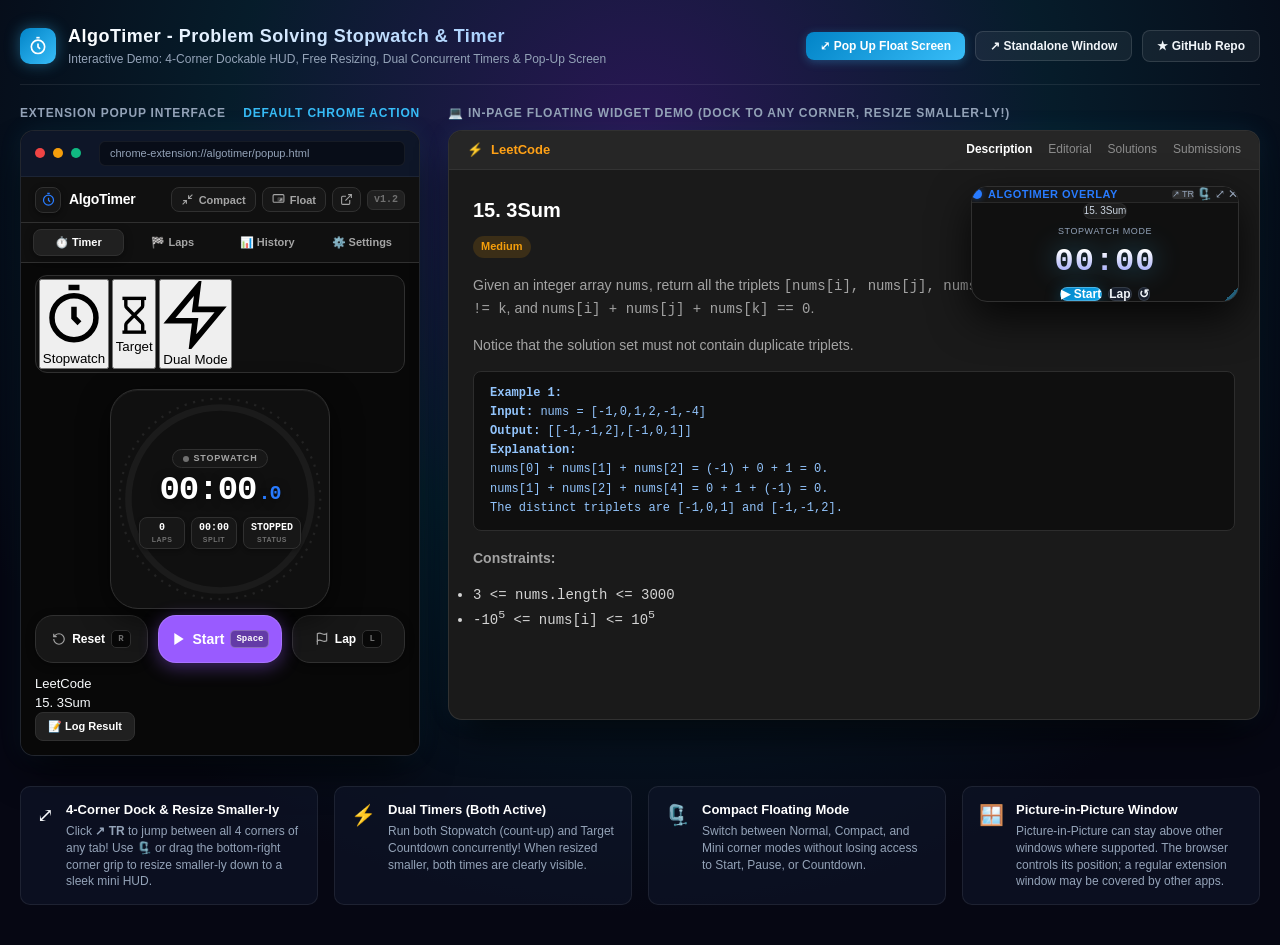
==== commit 3f78db21: "Fix floating timer reliability and shortcuts Co-authored-by: Copilot App <223556219+Copilot@users.no" ====
--- a/index.html
+++ b/index.html
@@ -1,5 +1,5 @@
 <!DOCTYPE html>
-<html lang="en" data-theme="black">
+<html lang="en" data-theme="cosmic">
 <head>
   <meta charset="UTF-8">
   <meta name="viewport" content="width=device-width, initial-scale=1.0">
@@ -16,8 +16,8 @@
       min-height: 100vh;
       display: flex;
       flex-direction: column;
-      background-color: #080808;
-      background-image: none;
+      background-color: #060713;
+      background-image: radial-gradient(circle at 50% 15%, rgba(124, 58, 237, 0.3) 0%, rgba(6, 182, 212, 0.12) 40%, rgba(6, 7, 19, 0.98) 75%);
       color: #f8fafc;
       font-family: -apple-system, BlinkMacSystemFont, "Segoe UI", Roboto, sans-serif;
       margin: 0;
@@ -400,562 +400,402 @@
         </div>
 
         <div class="app-container" style="min-height: 570px;">
-    <!-- Top Header -->
-    <header class="app-header">
-      <div class="brand">
-        <div class="brand-logo" aria-label="AlgoTimer Logo">
-          <svg viewBox="0 0 24 24" fill="none" stroke="currentColor" stroke-width="2.2" stroke-linecap="round" stroke-linejoin="round">
-            <circle cx="12" cy="13" r="8"></circle>
-            <path d="M12 9v4l2.5 2.5"></path>
-            <path d="M10 2h4"></path>
-          </svg>
+          <div class="horizon-flare" aria-hidden="true"></div>
+          <!-- Top Header -->
+          <header class="app-header">
+            <div class="brand">
+              <div class="brand-logo">
+                <svg viewBox="0 0 24 24" fill="none" stroke="currentColor" stroke-width="2">
+                  <circle cx="12" cy="13" r="8"></circle>
+                  <path d="M12 9v4l2.5 2.5"></path>
+                  <path d="M10 2h4"></path>
+                </svg>
+              </div>
+              <span class="brand-name">AlgoTimer</span>
+            </div>
+            <div class="header-badges">
+              <button class="header-btn" id="btn-quick-theme" title="Switch Dynamic Color Combination">
+                <span class="theme-quick-dot"></span>
+                <span class="btn-text" id="header-theme-label">Cosmic</span>
+              </button>
+              <button class="header-btn" id="btn-toggle-compact" title="Toggle Compact HUD Mode">
+                <svg viewBox="0 0 24 24" fill="none" stroke="currentColor" stroke-width="2">
+                  <polyline points="4 14 10 14 10 20"></polyline>
+                  <polyline points="20 10 14 10 14 4"></polyline>
+                  <line x1="14" y1="10" x2="21" y2="3"></line>
+                  <line x1="3" y1="21" x2="10" y2="14"></line>
+                </svg>
+                <span class="btn-text">Compact</span>
+              </button>
+              <button class="header-btn" id="btn-popout-pip" title="Open persistent floating timer window">
+                <svg viewBox="0 0 24 24" fill="none" stroke="currentColor" stroke-width="2">
+                  <rect x="2" y="3" width="20" height="14" rx="2" ry="2"></rect>
+                  <rect x="11" y="9" width="9" height="6" rx="1" ry="1" fill="currentColor" opacity="0.3"></rect>
+                  <polyline points="15 11 18 11 18 14"></polyline>
+                  <line x1="14" y1="15" x2="18" y2="11"></line>
+                </svg>
+                <span class="btn-text">Float</span>
+              </button>
+              <button class="header-btn icon-only" id="btn-popout-window" title="Open in Standalone Window">
+                <svg viewBox="0 0 24 24" fill="none" stroke="currentColor" stroke-width="2">
+                  <path d="M18 13v6a2 2 0 0 1-2 2H5a2 2 0 0 1-2-2V8a2 2 0 0 1 2-2h6"></path>
+                  <polyline points="15 3 21 3 21 9"></polyline>
+                  <line x1="10" y1="14" x2="21" y2="3"></line>
+                </svg>
+              </button>
+              <span class="version-tag">v1.2</span>
+            </div>
+          </header>
+
+          <!-- Navigation Tabs -->
+          <nav class="nav-tabs">
+            <button class="nav-tab active" data-tab="timer">⏱️ Timer</button>
+            <button class="nav-tab" data-tab="laps">🏁 Laps <span class="lap-count-badge" id="lap-badge" style="display: none;">0</span></button>
+            <button class="nav-tab" data-tab="history">📊 History</button>
+            <button class="nav-tab" data-tab="settings">⚙️ Settings</button>
+          </nav>
+
+          <!-- TAB 1: TIMER / STOPWATCH -->
+          <main class="tab-content active" id="tab-timer">
+            <!-- Mode Segmented Switcher -->
+            <div class="mode-switcher">
+              <button class="mode-tab active" id="btn-mode-stopwatch" data-mode="stopwatch">
+                <svg viewBox="0 0 24 24" fill="none" stroke="currentColor" stroke-width="2">
+                  <circle cx="12" cy="13" r="8"></circle>
+                  <path d="M12 9v4l2 2"></path>
+                  <path d="M10 2h4"></path>
+                </svg>
+                <span>Stopwatch</span>
+              </button>
+              <button class="mode-tab" id="btn-mode-timer" data-mode="timer">
+                <svg viewBox="0 0 24 24" fill="none" stroke="currentColor" stroke-width="2">
+                  <path d="M5 22h14"></path>
+                  <path d="M5 2h14"></path>
+                  <path d="M17 22v-4.172a2 2 0 0 0-.586-1.414L12 12l-4.414 4.414A2 2 0 0 0 7 17.828V22"></path>
+                  <path d="M7 2v4.172a2 2 0 0 0 .586 1.414L12 12l4.414-4.414A2 2 0 0 0 17 6.172V2"></path>
+                </svg>
+                <span>Target</span>
+              </button>
+              <button class="mode-tab" id="btn-mode-dual" data-mode="dual" title="Both Stopwatch and Countdown Active Concurrently">
+                <svg viewBox="0 0 24 24" fill="none" stroke="currentColor" stroke-width="2">
+                  <path d="M13 2L3 14h9l-1 8 10-12h-9l1-8z"></path>
+                </svg>
+                <span>Dual Mode</span>
+              </button>
+            </div>
+
+            <!-- Concurrent Status Banner (When timer running in background) -->
+            <div class="concurrent-banner" id="concurrent-banner" style="display: none;">
+              <div class="concurrent-indicator-pulse"></div>
+              <div class="concurrent-text">
+                <span class="concurrent-title" id="concurrent-title">Stopwatch Running</span>
+                <span class="concurrent-time" id="concurrent-time">00:00:00</span>
+              </div>
+              <div class="concurrent-actions">
+                <button class="concurrent-btn" id="btn-concurrent-stopwatch-pause">Pause</button>
+                <button class="concurrent-btn primary" id="btn-concurrent-stopwatch-switch">View</button>
+              </div>
+            </div>
+
+            <!-- Single Mode View -->
+            <div id="single-mode-view">
+              <!-- Target Presets (Visible only in Timer Mode) -->
+              <div class="presets-container" id="presets-container" style="display: none;">
+                <span class="presets-label">Select Target:</span>
+                <div class="preset-chips">
+                  <button class="preset-chip" data-mins="5">5m</button>
+                  <button class="preset-chip" data-mins="15">15m <small>Easy</small></button>
+                  <button class="preset-chip active" data-mins="30">30m <small>Med</small></button>
+                  <button class="preset-chip" data-mins="45">45m <small>Hard</small></button>
+                  <button class="preset-chip" data-mins="60">60m <small>Mock</small></button>
+                  <button class="preset-chip" id="btn-custom-time">Custom...</button>
+                </div>
+
+                <div class="custom-time-box" id="custom-time-box" style="display: none;">
+                  <div class="time-inputs">
+                    <div class="time-input-group">
+                      <input type="number" id="custom-hours" min="0" max="23" value="0">
+                      <label>hr</label>
+                    </div>
+                    <span class="colon">:</span>
+                    <div class="time-input-group">
+                      <input type="number" id="custom-minutes" min="0" max="59" value="25">
+                      <label>min</label>
+                    </div>
+                    <span class="colon">:</span>
+                    <div class="time-input-group">
+                      <input type="number" id="custom-seconds" min="0" max="59" value="0">
+                      <label>sec</label>
+                    </div>
+                  </div>
+                  <button class="btn-sm btn-primary" id="btn-apply-custom">Set Target</button>
+                </div>
+              </div>
+
+              <!-- Main Dial & Precision Ring -->
+              <div class="dial-wrapper">
+                <svg class="dial-svg" viewBox="0 0 200 200">
+                  <defs>
+                    <linearGradient id="timerGrad" x1="0%" y1="0%" x2="100%" y2="100%">
+                      <stop offset="0%" stop-color="#00f2fe" id="grad-stop-1" />
+                      <stop offset="50%" stop-color="#8b5cf6" id="grad-stop-2" />
+                      <stop offset="100%" stop-color="#ec4899" id="grad-stop-3" />
+                    </linearGradient>
+                    <filter id="timerGlow" x="-20%" y="-20%" width="140%" height="140%">
+                      <feGaussianBlur stdDeviation="3.5" result="blur" />
+                      <feMerge>
+                        <feMergeNode in="blur" />
+                        <feMergeNode in="SourceGraphic" />
+                      </feMerge>
+                    </filter>
+                  </defs>
+                  <!-- Outer Precision Ticks -->
+                  <circle class="dial-outer-ticks" cx="100" cy="100" r="92" stroke="rgba(255, 255, 255, 0.16)" stroke-dasharray="2 6" stroke-width="2.5" fill="none" />
+                  <!-- Base Track -->
+                  <circle class="dial-track" cx="100" cy="100" r="84" stroke="rgba(255, 255, 255, 0.06)" stroke-width="8" fill="none"></circle>
+                  <!-- Active Progress Arc -->
+                  <circle class="dial-progress" id="dial-progress" cx="100" cy="100" r="84" stroke="url(#timerGrad)" filter="url(#timerGlow)" stroke-width="8" stroke-linecap="round" fill="none"></circle>
+                </svg>
+
+                <div class="dial-center-content">
+                  <div class="dial-badge-pill" id="dial-status-pill">
+                    <span class="status-pulse-dot"></span>
+                    <span id="dial-status-label">STOPWATCH</span>
+                  </div>
+                  <div class="dial-digits" id="dial-digits">00:00:00<small id="dial-millis">.0</small></div>
+                  <div class="dial-target-label" id="dial-target-label" style="display: none;">Target: 30:00</div>
+
+                  <!-- 3 Mini Sub-Indicators -->
+                  <div class="dial-sub-gauges">
+                    <div class="sub-gauge" id="sub-gauge-laps" title="Total Laps">
+                      <span class="sub-gauge-val" id="sub-laps-val">0</span>
+                      <span class="sub-gauge-lbl">LAPS</span>
+                    </div>
+                    <div class="sub-gauge" id="sub-gauge-split" title="Current Split">
+                      <span class="sub-gauge-val" id="sub-split-val">00:00</span>
+                      <span class="sub-gauge-lbl">SPLIT</span>
+                    </div>
+                    <div class="sub-gauge" id="sub-gauge-state" title="Timer State">
+                      <span class="sub-gauge-val" id="sub-state-val">READY</span>
+                      <span class="sub-gauge-lbl">STATUS</span>
+                    </div>
+                  </div>
+                </div>
+              </div>
+
+              <!-- Quick Action Controls -->
+              <div class="controls-row">
+                <button class="btn btn-secondary" id="btn-reset" title="Reset (R)">
+                  <svg viewBox="0 0 24 24" fill="none" stroke="currentColor" stroke-width="2">
+                    <path d="M3 12a9 9 0 1 0 9-9 9.75 9.75 0 0 0-6.74 2.74L3 8"></path>
+                    <path d="M3 3v5h5"></path>
+                  </svg>
+                  <span>Reset</span>
+                  <kbd class="key-badge">R</kbd>
+                </button>
+
+                <button class="btn btn-primary-hero" id="btn-toggle-run" title="Space to toggle">
+                  <svg class="icon-play" viewBox="0 0 24 24" fill="currentColor">
+                    <polygon points="5 3 19 12 5 21 5 3"></polygon>
+                  </svg>
+                  <span id="btn-toggle-text">Start</span>
+                  <kbd class="key-badge key-badge-hero">Space</kbd>
+                </button>
+
+                <button class="btn btn-secondary" id="btn-lap" title="Split Lap (L)">
+                  <svg viewBox="0 0 24 24" fill="none" stroke="currentColor" stroke-width="2">
+                    <path d="M4 15s1-1 4-1 5 2 8 2 4-1 4-1V3s-1 1-4 1-5-2-8-2-4 1-4 1z"></path>
+                    <line x1="4" y1="22" x2="4" y2="15"></line>
+                  </svg>
+                  <span>Lap</span>
+                  <kbd class="key-badge">L</kbd>
+                </button>
+              </div>
+            </div>
+
+            <!-- Dual Mode View (Both Active) -->
+            <div id="dual-mode-view" style="display: none;">
+              <!-- Card 1: Stopwatch -->
+              <div class="dual-card" id="dual-stopwatch-card">
+                <div class="dual-card-header">
+                  <div class="dual-card-title">
+                    <span class="dual-card-icon">⏱️</span>
+                    <span>Stopwatch (Elapsed)</span>
+                  </div>
+                  <span class="dual-badge" id="dual-sw-badge">STOPPED</span>
+                </div>
+                <div class="dual-digits-row">
+                  <div class="dual-clock-digits" id="dual-sw-digits">
+                    00:00:00<small id="dual-sw-millis">.0</small>
+                  </div>
+                </div>
+                <div class="dual-card-actions">
+                  <button class="dual-btn dual-btn-primary" id="btn-dual-sw-toggle">
+                    <span id="btn-dual-sw-text">Start</span>
+                  </button>
+                  <button class="dual-btn" id="btn-dual-sw-lap">Lap</button>
+                  <button class="dual-btn" id="btn-dual-sw-reset">Reset</button>
+                </div>
+              </div>
+
+              <!-- Card 2: Target Countdown -->
+              <div class="dual-card" id="dual-timer-card">
+                <div class="dual-card-header">
+                  <div class="dual-card-title">
+                    <span class="dual-card-icon">⏳</span>
+                    <span>Target Countdown</span>
+                  </div>
+                  <span class="dual-badge" id="dual-timer-badge">30m Target</span>
+                </div>
+                <div class="dual-progress-track">
+                  <div class="dual-progress-fill" id="dual-timer-progress"></div>
+                </div>
+                <div class="dual-digits-row">
+                  <div class="dual-clock-digits" id="dual-timer-digits">
+                    30:00:00<small id="dual-timer-millis">.0</small>
+                  </div>
+                </div>
+                <div class="dual-card-actions">
+                  <button class="dual-btn dual-btn-primary" id="btn-dual-timer-toggle">
+                    <span id="btn-dual-timer-text">Start</span>
+                  </button>
+                  <button class="dual-btn" id="btn-dual-timer-preset-cycle">Preset</button>
+                  <button class="dual-btn" id="btn-dual-timer-reset">Reset</button>
+                </div>
+              </div>
+
+              <!-- Master Controls for Both -->
+              <div class="dual-master-bar">
+                <button class="btn btn-primary-hero" id="btn-dual-master-toggle" style="width: 100%;">
+                  ⚡ Start Both (Stopwatch & Countdown)
+                </button>
+                <button class="btn btn-secondary" id="btn-dual-master-reset" style="margin-top: 6px; width: 100%;">
+                  Reset Both
+                </button>
+              </div>
+            </div>
+
+            <!-- Problem Context & Log Bar -->
+            <div class="problem-context-card">
+              <div class="problem-info">
+                <div class="problem-platform-tag" id="current-platform-tag">LeetCode</div>
+                <div class="problem-title-display" id="current-problem-title">15. 3Sum</div>
+              </div>
+              <button class="btn-log-session" id="btn-log-modal-open" title="Save session to history">
+                📝 Log Result
+              </button>
+            </div>
+          </main>
+
+          <!-- TAB 2: LAPS -->
+          <section class="tab-content" id="tab-laps">
+            <div class="laps-header">
+              <h3>Problem Solving Checkpoints</h3>
+              <p class="subtitle">Track phases: Reading → Algorithm → Code → Debug</p>
+            </div>
+            <div class="laps-quick-add">
+              <button class="lap-phase-btn" data-phase="Read & Understand">📖 Understand</button>
+              <button class="lap-phase-btn" data-phase="Design Algorithm">💡 Approach</button>
+              <button class="lap-phase-btn" data-phase="Implementation">💻 Code</button>
+              <button class="lap-phase-btn" data-phase="Test & Debug">🧪 Debug</button>
+            </div>
+            <div class="laps-list-container" id="laps-list">
+              <div class="empty-state">
+                <p>No laps recorded yet.</p>
+                <small>Click <strong>Lap</strong> while solving or select a phase above.</small>
+              </div>
+            </div>
+          </section>
+
+          <!-- TAB 3: HISTORY -->
+          <section class="tab-content" id="tab-history">
+            <div class="history-top-summary">
+              <div class="stat-card">
+                <div class="stat-num" id="stat-solved-count">0</div>
+                <div class="stat-label">Problems Logged</div>
+              </div>
+              <div class="stat-card">
+                <div class="stat-num" id="stat-total-time">0m</div>
+                <div class="stat-label">Total Time</div>
+              </div>
+            </div>
+            <div class="history-actions-bar">
+              <button class="btn-xs" id="btn-export-csv">📥 Export CSV</button>
+              <button class="btn-xs btn-danger" id="btn-clear-history">Clear</button>
+            </div>
+            <div class="history-list" id="history-list">
+              <div class="empty-state">
+                <p>No solved problem sessions yet.</p>
+                <small>Log your completed problems to track your speed and consistency!</small>
+              </div>
+            </div>
+          </section>
+
+          <!-- TAB 4: SETTINGS -->
+          <section class="tab-content" id="tab-settings">
+                        <!-- Dynamic Theme Settings -->
+            <div class="settings-group">
+              <h4>Dynamic Color Theme</h4>
+              <p class="setting-desc" style="margin-bottom: 8px;">Select your preferred dynamic neon palette:</p>
+              <div class="theme-palette-row">
+                <button class="theme-pill-btn active" data-theme-choice="cosmic" title="Cosmic Neon">
+                  <span class="theme-dot dot-cosmic"></span>
+                  <span>Cosmic Neon</span>
+                </button>
+                <button class="theme-pill-btn" data-theme-choice="cyan" title="Cyber Cyan">
+                  <span class="theme-dot dot-cyan"></span>
+                  <span>Cyber Cyan</span>
+                </button>
+                <button class="theme-pill-btn" data-theme-choice="violet" title="Nebula Violet">
+                  <span class="theme-dot dot-violet"></span>
+                  <span>Nebula Violet</span>
+                </button>
+                <button class="theme-pill-btn" data-theme-choice="emerald" title="Matrix Emerald">
+                  <span class="theme-dot dot-emerald"></span>
+                  <span>Matrix Emerald</span>
+                </button>
+              </div>
+            </div>
+
+            <div class="settings-group">
+              <h4>General Options</h4>
+              <label class="setting-row">
+                <div class="setting-info">
+                  <span class="setting-title">Dual Active Mode</span>
+                  <span class="setting-desc">Allow Stopwatch & Target Timer both active simultaneously</span>
+                </div>
+                <input type="checkbox" id="setting-dual-active" checked>
+              </label>
+              <label class="setting-row">
+                <div class="setting-info">
+                  <span class="setting-title">Sound Alerts</span>
+                  <span class="setting-desc">Pleasant audio chimes on completion, warnings, and laps</span>
+                </div>
+                <input type="checkbox" id="setting-sound" checked>
+              </label>
+              <label class="setting-row">
+                <div class="setting-info">
+                  <span class="setting-title">Floating Overlay Widget</span>
+                  <span class="setting-desc">Show on LeetCode, Codeforces, HackerRank & any tab</span>
+                </div>
+                <input type="checkbox" id="setting-floating" checked>
+              </label>
+            </div>
+
+            <div class="settings-group">
+              <h4>Floating Timer Options</h4>
+              <div class="setting-action-card">
+                <div class="setting-info">
+                  <span class="setting-title">Persistent Floating Timer Window</span>
+                  <span class="setting-desc">Opens a persistent timer window. Browser Picture-in-Picture can keep it above other windows where supported; the browser controls its position.</span>
+                </div>
+                <button class="btn btn-secondary btn-sm" id="setting-btn-launch-pip" style="margin-top: 8px;">
+                  ⤢ Open Floating Timer
+                </button>
+              </div>
+            </div>
+          </section>
         </div>
-        <span class="brand-name">AlgoTimer</span>
-      </div>
-
-      <div class="header-badges">
-        <!-- Compact Mini Mode Toggle -->
-        <button class="header-btn" id="btn-toggle-compact" title="Toggle Compact Mode (Fits anywhere)">
-          <svg viewBox="0 0 24 24" fill="none" stroke="currentColor" stroke-width="2">
-            <polyline points="4 14 10 14 10 20"></polyline>
-            <polyline points="20 10 14 10 14 4"></polyline>
-            <line x1="14" y1="10" x2="21" y2="3"></line>
-            <line x1="3" y1="21" x2="10" y2="14"></line>
-          </svg>
-          <span class="btn-text">Compact</span>
-        </button>
-
-        <!-- Pop Up Screen Buttons (Always-On-Top PiP & Resizable Standalone Window) -->
-        <button class="header-btn" id="btn-popout-pip" title="Pop Up Screen: Float Always-On-Top over VS Code, Discord, or any desktop app">
-          <svg viewBox="0 0 24 24" fill="none" stroke="currentColor" stroke-width="2">
-            <rect x="2" y="3" width="20" height="14" rx="2" ry="2"></rect>
-            <rect x="11" y="9" width="9" height="6" rx="1" ry="1" fill="currentColor" opacity="0.3"></rect>
-            <polyline points="15 11 18 11 18 14"></polyline>
-            <line x1="14" y1="15" x2="18" y2="11"></line>
-          </svg>
-          <span class="btn-text">Pop Up</span>
-        </button>
-
-        <button class="header-btn icon-only" id="btn-popout-window" title="Open in Standalone Resizable Window">
-          <svg viewBox="0 0 24 24" fill="none" stroke="currentColor" stroke-width="2">
-            <path d="M18 13v6a2 2 0 0 1-2 2H5a2 2 0 0 1-2-2V8a2 2 0 0 1 2-2h6"></path>
-            <polyline points="15 3 21 3 21 9"></polyline>
-            <line x1="10" y1="14" x2="21" y2="3"></line>
-          </svg>
-        </button>
-        <span class="version-tag">v1.3</span>
-      </div>
-    </header>
-
-    <!-- Navigation Tabs -->
-    <nav class="nav-tabs">
-      <button class="nav-tab active" data-tab="timer">⏱️ Timer</button>
-      <button class="nav-tab" data-tab="laps">🏁 Laps <span class="lap-count-badge" id="lap-badge" style="display: none;">0</span></button>
-      <button class="nav-tab" data-tab="history">📊 History</button>
-      <button class="nav-tab" data-tab="settings">⚙️ Settings</button>
-    </nav>
-
-    <!-- TAB 1: TIMER / STOPWATCH -->
-    <main class="tab-content active" id="tab-timer">
-      <!-- Mode Segmented Switcher (Stopwatch, Target Timer, Dual Both) -->
-      <div class="mode-switcher">
-        <button class="mode-btn active" id="btn-mode-stopwatch" data-mode="stopwatch">
-          <span>⏱️</span> Stopwatch
-        </button>
-        <button class="mode-btn" id="btn-mode-timer" data-mode="timer">
-          <span>⏳</span> Target Timer
-        </button>
-        <button class="mode-btn" id="btn-mode-dual" data-mode="dual">
-          <span>⚡</span> Dual (Both)
-        </button>
-      </div>
-
-      <!-- Concurrent Background Indicator Banners -->
-      <div class="concurrent-banner" id="concurrent-target-banner" style="display: none;">
-        <div class="concurrent-info">
-          <span class="pulse-indicator pulse-rose"></span>
-          <span class="concurrent-label">Target Timer:</span>
-          <strong class="concurrent-digits" id="concurrent-target-time">24:15</strong>
-        </div>
-        <div class="concurrent-actions">
-          <button class="concurrent-btn" id="btn-concurrent-target-pause">Pause</button>
-          <button class="concurrent-btn primary" id="btn-concurrent-target-switch">View</button>
-        </div>
-      </div>
-
-      <div class="concurrent-banner" id="concurrent-stopwatch-banner" style="display: none;">
-        <div class="concurrent-info">
-          <span class="pulse-indicator pulse-blue"></span>
-          <span class="concurrent-label">Stopwatch:</span>
-          <strong class="concurrent-digits" id="concurrent-stopwatch-time">08:42</strong>
-        </div>
-        <div class="concurrent-actions">
-          <button class="concurrent-btn" id="btn-concurrent-stopwatch-pause">Pause</button>
-          <button class="concurrent-btn primary" id="btn-concurrent-stopwatch-switch">View</button>
-        </div>
-      </div>
-
-      <!-- ================= SINGLE MODE CONTAINER ================= -->
-      <div id="single-mode-view">
-        <!-- Target Presets (Visible only in Timer Mode) -->
-        <div class="presets-container" id="presets-container" style="display: none;">
-          <span class="presets-label">Select Target Duration:</span>
-          <div class="preset-chips">
-            <button class="preset-chip" data-mins="5">5m</button>
-            <button class="preset-chip" data-mins="15">15m <small>Easy</small></button>
-            <button class="preset-chip active" data-mins="30">30m <small>Med</small></button>
-            <button class="preset-chip" data-mins="45">45m <small>Hard</small></button>
-            <button class="preset-chip" data-mins="60">60m <small>Mock</small></button>
-            <button class="preset-chip" id="btn-custom-time">Custom...</button>
-          </div>
-
-          <div class="custom-time-box" id="custom-time-box" style="display: none;">
-            <div class="time-inputs">
-              <div class="time-input-group">
-                <input type="number" id="custom-hours" min="0" max="23" value="0">
-                <label>hr</label>
-              </div>
-              <span class="colon">:</span>
-              <div class="time-input-group">
-                <input type="number" id="custom-minutes" min="0" max="59" value="25">
-                <label>min</label>
-              </div>
-              <span class="colon">:</span>
-              <div class="time-input-group">
-                <input type="number" id="custom-seconds" min="0" max="59" value="0">
-                <label>sec</label>
-              </div>
-            </div>
-            <button class="btn-sm btn-primary" id="btn-apply-custom">Set Target</button>
-          </div>
-        </div>
-
-        <!-- Apple Watch Inspired Stopwatch Card -->
-        <div class="watchface-card">
-          <!-- Digital Display at Top (Reference Image 1) -->
-          <div class="watchface-top">
-            <div class="dial-badge-pill" id="dial-status-pill">
-              <span class="status-pulse-dot"></span>
-              <span id="dial-status-label">STOPWATCH</span>
-            </div>
-            <div class="dial-digits" id="dial-digits">00:00:00<small id="dial-millis">.00</small></div>
-            <div class="dial-target-label" id="dial-target-label" style="display: none;">Target: 30:00</div>
-          </div>
-
-          <!-- Main Precision Dial & Rotating Needle -->
-          <div class="dial-wrapper" id="dial-wrapper">
-            <svg class="dial-svg" viewBox="0 0 200 200">
-              <defs>
-                <linearGradient id="timerGrad" x1="0%" y1="0%" x2="100%" y2="100%">
-                  <stop offset="0%" stop-color="#287BFF" id="grad-stop-1" />
-                  <stop offset="50%" stop-color="#995BFF" id="grad-stop-2" />
-                  <stop offset="100%" stop-color="#287BFF" id="grad-stop-3" />
-                </linearGradient>
-                <filter id="dialGlow" x="-20%" y="-20%" width="140%" height="140%">
-                  <feGaussianBlur stdDeviation="2" result="blur" />
-                  <feMerge>
-                    <feMergeNode in="blur" />
-                    <feMergeNode in="SourceGraphic" />
-                  </feMerge>
-                </filter>
-              </defs>
-
-              <!-- Outer Precision Ticks -->
-              <circle class="dial-outer-ticks" cx="100" cy="100" r="92" fill="none" />
-              <!-- Base Dark Track -->
-              <circle class="dial-track" cx="100" cy="100" r="82" fill="none"></circle>
-              <!-- Precision Blue Ring -->
-              <circle class="dial-ring" cx="100" cy="100" r="82" stroke="#287BFF" stroke-width="1.8" fill="none" opacity="0.85"></circle>
-              <!-- Active Progress Arc -->
-              <circle class="dial-progress" id="dial-progress" cx="100" cy="100" r="82" stroke="url(#timerGrad)" stroke-width="5" stroke-linecap="round" fill="none" filter="url(#dialGlow)"></circle>
-
-              <!-- Cardinal Second Ticks (60, 15, 30, 45) -->
-              <line x1="100" y1="20" x2="100" y2="28" stroke="#FFFFFF" stroke-width="2" stroke-linecap="round" />
-              <line x1="180" y1="100" x2="172" y2="100" stroke="#FFFFFF" stroke-width="2" stroke-linecap="round" />
-              <line x1="100" y1="180" x2="100" y2="172" stroke="#FFFFFF" stroke-width="2" stroke-linecap="round" />
-              <line x1="20" y1="100" x2="28" y2="100" stroke="#FFFFFF" stroke-width="2" stroke-linecap="round" />
-
-              <!-- Numeric Cardinal Markers -->
-              <text x="100" y="40" text-anchor="middle" fill="#FFFFFF" font-size="11" font-weight="700" font-family="ui-monospace, monospace">60</text>
-              <text x="162" y="104" text-anchor="middle" fill="#A5A5A5" font-size="10" font-weight="600" font-family="ui-monospace, monospace">15</text>
-              <text x="100" y="166" text-anchor="middle" fill="#A5A5A5" font-size="10" font-weight="600" font-family="ui-monospace, monospace">30</text>
-              <text x="38" y="104" text-anchor="middle" fill="#A5A5A5" font-size="10" font-weight="600" font-family="ui-monospace, monospace">45</text>
-
-              <!-- Apple Watch Rotating Needle Hand (Image 1) -->
-              <g id="dial-needle-group" style="transform-origin: 100px 100px; transform: rotate(0deg); transition: transform 0.05s linear;">
-                <line x1="100" y1="100" x2="100" y2="34" stroke="#FFFFFF" stroke-width="2.2" stroke-linecap="round" />
-                <circle cx="100" cy="100" r="4" fill="#080808" stroke="#FFFFFF" stroke-width="2" />
-              </g>
-            </svg>
-
-            <!-- 3 Mini Sub-Indicators (Image 1 Sub-Gauges) -->
-            <div class="dial-center-content">
-              <div class="dial-sub-gauges">
-                <div class="sub-gauge" id="sub-gauge-laps" title="Total Laps Recorded">
-                  <span class="sub-gauge-val" id="sub-laps-val">0</span>
-                  <span class="sub-gauge-lbl">LAPS</span>
-                </div>
-                <div class="sub-gauge" id="sub-gauge-split" title="Current Split Elapsed">
-                  <span class="sub-gauge-val" id="sub-split-val">00:00</span>
-                  <span class="sub-gauge-lbl">SPLIT</span>
-                </div>
-                <div class="sub-gauge" id="sub-gauge-state" title="Timer State">
-                  <span class="sub-gauge-val" id="sub-state-val">READY</span>
-                  <span class="sub-gauge-lbl">STATUS</span>
-                </div>
-              </div>
-            </div>
-          </div>
-
-          <!-- Apple Watch Action Controls Row (Image 1) -->
-          <div class="controls-row">
-            <button class="btn btn-secondary" id="btn-reset" title="Reset (Hotkey: R)">
-              <svg viewBox="0 0 24 24" fill="none" stroke="currentColor" stroke-width="2">
-                <path d="M3 12a9 9 0 1 0 9-9 9.75 9.75 0 0 0-6.74 2.74L3 8"></path>
-                <path d="M3 3v5h5"></path>
-              </svg>
-              <span>Reset</span>
-              <kbd class="key-badge">R</kbd>
-            </button>
-
-            <button class="btn btn-primary-hero" id="btn-toggle-run" title="Start or Pause (Hotkey: Space)">
-              <span class="btn-icon-wrap" aria-hidden="true">
-                <svg class="icon-play" viewBox="0 0 24 24" fill="currentColor">
-                  <polygon points="6 4 20 12 6 20 6 4"></polygon>
-                </svg>
-                <svg class="icon-pause" viewBox="0 0 24 24" fill="currentColor">
-                  <rect x="5" y="4" width="4" height="16" rx="1"></rect>
-                  <rect x="15" y="4" width="4" height="16" rx="1"></rect>
-                </svg>
-              </span>
-              <span id="btn-toggle-text">Play</span>
-              <kbd class="key-badge key-badge-hero">Space</kbd>
-            </button>
-
-            <button class="btn btn-secondary" id="btn-lap" title="Split Lap (Hotkey: L)">
-              <svg viewBox="0 0 24 24" fill="none" stroke="currentColor" stroke-width="2">
-                <path d="M4 15s1-1 4-1 5 2 8 2 4-1 4-1V3s-1 1-4 1-5-2-8-2-4 1-4 1z"></path>
-                <line x1="4" y1="22" x2="4" y2="15"></line>
-              </svg>
-              <span>Lap</span>
-              <kbd class="key-badge">L</kbd>
-            </button>
-          </div>
-        </div>
-      </div>
-
-      <!-- ================= DUAL MODE VIEW (BOTH ACTIVE) ================= -->
-      <div id="dual-mode-view" style="display: none;">
-        <!-- Card 1: Stopwatch (Elapsed) -->
-        <div class="dual-card" id="dual-stopwatch-card">
-          <div class="dual-card-header">
-            <div class="dual-card-title">
-              <span class="dual-card-icon">⏱️</span>
-              <span>Stopwatch (Elapsed)</span>
-            </div>
-            <span class="dual-badge" id="dual-sw-badge">STOPPED</span>
-          </div>
-          <div class="dual-digits-row">
-            <div class="dual-clock-digits" id="dual-sw-digits">
-              00:00:00<small id="dual-sw-millis">.00</small>
-            </div>
-          </div>
-          <div class="dual-card-actions">
-            <button class="dual-btn dual-btn-primary" id="btn-dual-sw-toggle">
-              <span id="btn-dual-sw-text">Start</span>
-            </button>
-            <button class="dual-btn" id="btn-dual-sw-lap">Lap</button>
-            <button class="dual-btn" id="btn-dual-sw-reset">Reset</button>
-          </div>
-        </div>
-
-        <!-- Card 2: Target Countdown -->
-        <div class="dual-card" id="dual-timer-card">
-          <div class="dual-card-header">
-            <div class="dual-card-title">
-              <span class="dual-card-icon">⏳</span>
-              <span>Target Countdown</span>
-            </div>
-            <span class="dual-badge" id="dual-timer-badge">30m Target</span>
-          </div>
-          <div class="dual-progress-track">
-            <div class="dual-progress-fill" id="dual-timer-progress"></div>
-          </div>
-          <div class="dual-digits-row">
-            <div class="dual-clock-digits" id="dual-timer-digits">
-              30:00<small id="dual-timer-millis">.00</small>
-            </div>
-          </div>
-          <div class="dual-preset-row">
-            <button class="dual-chip" data-mins="5">5m</button>
-            <button class="dual-chip" data-mins="15">15m</button>
-            <button class="dual-chip active" data-mins="30">30m</button>
-            <button class="dual-chip" data-mins="45">45m</button>
-            <button class="dual-chip" data-mins="60">60m</button>
-          </div>
-          <div class="dual-card-actions">
-            <button class="dual-btn dual-btn-primary" id="btn-dual-timer-toggle">
-              <span id="btn-dual-timer-text">Start</span>
-            </button>
-            <button class="dual-btn" id="btn-dual-timer-reset">Reset</button>
-          </div>
-        </div>
-
-        <!-- Master Synchronization Control Bar -->
-        <div class="dual-master-bar">
-          <button class="btn btn-primary-hero dual-master-btn" id="btn-dual-master-toggle">
-            <span id="dual-master-icon">⚡</span>
-            <span id="dual-master-text">Start Both Together</span>
-          </button>
-          <button class="btn btn-secondary" id="btn-dual-master-reset" title="Reset both timers">
-            <span>Reset Both</span>
-          </button>
-        </div>
-      </div>
-
-      <!-- Problem Logging Quick Bar -->
-      <div class="problem-log-bar">
-        <div class="problem-meta">
-          <input type="text" id="active-problem-title" placeholder="Problem name (e.g. 3Sum, Two Sum)" spellcheck="false">
-          <div class="meta-tags">
-            <select id="active-platform" class="mini-select">
-              <option value="LeetCode">LeetCode</option>
-              <option value="Codeforces">Codeforces</option>
-              <option value="HackerRank">HackerRank</option>
-              <option value="NeetCode">NeetCode</option>
-              <option value="CodeChef">CodeChef</option>
-              <option value="Other">Other</option>
-            </select>
-            <select id="active-difficulty" class="mini-select">
-              <option value="Easy">Easy</option>
-              <option value="Medium" selected>Medium</option>
-              <option value="Hard">Hard</option>
-            </select>
-          </div>
-        </div>
-        <button class="btn-log-session" id="btn-log-modal-open" title="Save session to history">
-          💾 Log Result
-        </button>
-      </div>
-    </main>
-
-    <!-- TAB 2: LAPS & MILESTONES -->
-    <section class="tab-content" id="tab-laps">
-      <div class="laps-header">
-        <h3>Problem Solving Checkpoints</h3>
-        <p class="subtitle">Track phases: Reading → Algorithm → Code → Debug</p>
-      </div>
-      <div class="laps-quick-add">
-        <button class="lap-phase-btn" data-phase="Read & Understand">📖 Understand</button>
-        <button class="lap-phase-btn" data-phase="Design Algorithm">💡 Approach</button>
-        <button class="lap-phase-btn" data-phase="Implementation">💻 Code</button>
-        <button class="lap-phase-btn" data-phase="Test & Debug">🧪 Debug</button>
-      </div>
-      <div class="laps-list-container" id="laps-list">
-        <div class="empty-state">
-          <p>No laps recorded yet.</p>
-          <small>Click <strong>Lap</strong> while solving or select a phase above.</small>
-        </div>
-      </div>
-    </section>
-
-    <!-- TAB 3: HISTORY & SESSIONS -->
-    <section class="tab-content" id="tab-history">
-      <div class="history-top-summary">
-        <div class="stat-card">
-          <div class="stat-num" id="stat-solved-count">0</div>
-          <div class="stat-label">Problems Logged</div>
-        </div>
-        <div class="stat-card">
-          <div class="stat-num" id="stat-total-time">0m</div>
-          <div class="stat-label">Total Time</div>
-        </div>
-      </div>
-      <div class="history-actions-bar">
-        <button class="btn-xs" id="btn-export-csv">📥 Export CSV</button>
-        <button class="btn-xs btn-danger" id="btn-clear-history">Clear</button>
-      </div>
-      <div class="history-list" id="history-list">
-        <div class="empty-state">
-          <p>No solved problem sessions yet.</p>
-          <small>Log your completed problems to track your speed and consistency!</small>
-        </div>
-      </div>
-    </section>
-
-    <!-- TAB 4: SETTINGS -->
-    <section class="tab-content" id="tab-settings">
-      <div class="settings-group">
-        <h4>Functional Accent Color</h4>
-        <p class="setting-desc">Premium Black identity with your choice of functional highlight accent:</p>
-        <div class="theme-palette-row">
-          <button class="theme-pill-btn active" data-theme-choice="blue" title="Electric Blue (#287BFF) - Apple Watch Stopwatch Standard">
-            <span class="theme-dot" style="background: #287BFF;"></span>
-            <span>Electric Blue</span>
-          </button>
-          <button class="theme-pill-btn" data-theme-choice="purple" title="Royal Purple (#995BFF) - Luxury Accent">
-            <span class="theme-dot" style="background: #995BFF;"></span>
-            <span>Royal Purple</span>
-          </button>
-          <button class="theme-pill-btn" data-theme-choice="emerald" title="Emerald Green (#49C98B) - Terminal & Success">
-            <span class="theme-dot" style="background: #49C98B;"></span>
-            <span>Emerald Green</span>
-          </button>
-          <button class="theme-pill-btn" data-theme-choice="orange" title="Vibrant Orange (#FF4B24) - High Energy">
-            <span class="theme-dot" style="background: #FF4B24;"></span>
-            <span>Vibrant Orange</span>
-          </button>
-        </div>
-      </div>
-
-      <div class="settings-group">
-        <h4>General Options</h4>
-        <label class="setting-row">
-          <div class="setting-info">
-            <span class="setting-title">Dual Active Mode</span>
-            <span class="setting-desc">Allow Stopwatch & Target Timer both active simultaneously</span>
-          </div>
-          <input type="checkbox" id="setting-dual-active" checked>
-        </label>
-        <label class="setting-row">
-          <div class="setting-info">
-            <span class="setting-title">Sound Alerts</span>
-            <span class="setting-desc">Pleasant audio chimes on completion, warnings, and laps</span>
-          </div>
-          <input type="checkbox" id="setting-sound" checked>
-        </label>
-        <label class="setting-row">
-          <div class="setting-info">
-            <span class="setting-title">Floating Overlay Widget</span>
-            <span class="setting-desc">Enable in-page floating widget & corner dock</span>
-          </div>
-          <input type="checkbox" id="setting-floating" checked>
-        </label>
-        <div class="setting-row" style="margin-top: 6px;">
-          <div class="setting-info">
-            <span class="setting-title">Widget Auto-Show Behavior</span>
-            <span class="setting-desc">Choose when the corner timer appears on web pages</span>
-          </div>
-          <select id="setting-floating-display-mode" class="mini-select">
-            <option value="coding_only" selected>Coding Sites Only</option>
-            <option value="running_only">Only When Running</option>
-            <option value="always">All Webpages</option>
-          </select>
-        </div>
-      </div>
-
-      <div class="settings-group">
-        <h4>Pop Up Screen Options</h4>
-        <div class="setting-action-card">
-          <div class="setting-info">
-            <span class="setting-title">Always-On-Top Floating Screen</span>
-            <span class="setting-desc">Pops out into an OS-level window that you can resize and float over VS Code, Discord, or any desktop app!</span>
-          </div>
-          <button class="btn btn-secondary btn-sm" id="setting-btn-launch-pip" style="margin-top: 8px;">
-            🗗 Launch Pop Up Float
-          </button>
-        </div>
-      </div>
-
-      <div class="settings-group">
-        <h4>Keyboard Shortcuts</h4>
-        <div class="shortcut-list">
-          <div class="shortcut-item">
-            <span>Play / Pause</span>
-            <kbd class="key-badge">Space</kbd>
-          </div>
-          <div class="shortcut-item">
-            <span>Record Lap / Split</span>
-            <kbd class="key-badge">L</kbd>
-          </div>
-          <div class="shortcut-item">
-            <span>Reset Stopwatch</span>
-            <kbd class="key-badge">R</kbd>
-          </div>
-          <div class="shortcut-item">
-            <span>Toggle Mode</span>
-            <kbd class="key-badge">M</kbd>
-          </div>
-          <div class="shortcut-item">
-            <span>Launch Float Pop-up</span>
-            <kbd class="key-badge">Alt + T</kbd>
-          </div>
-        </div>
-      </div>
-
-      <div class="settings-footer">
-        <a href="https://github.com/raisulalam014-hue/AlgoTimer" target="_blank" class="github-link" id="ext-github-link">
-          ⭐ Star on GitHub & View Repository
-        </a>
-      </div>
-    </section>
-
-    <!-- LOG PROBLEM MODAL -->
-    <div class="modal-overlay" id="modal-log" style="display: none;">
-      <div class="modal-card">
-        <div class="modal-header">
-          <h3>Log Problem Session</h3>
-          <button class="modal-close" id="btn-modal-close">✕</button>
-        </div>
-        <div class="modal-body">
-          <div class="form-group">
-            <label>Problem Title</label>
-            <input type="text" id="modal-title" placeholder="e.g. 42. Trapping Rain Water">
-          </div>
-          <div class="form-row">
-            <div class="form-group">
-              <label>Platform</label>
-              <select id="modal-platform">
-                <option value="LeetCode">LeetCode</option>
-                <option value="Codeforces">Codeforces</option>
-                <option value="HackerRank">HackerRank</option>
-                <option value="NeetCode">NeetCode</option>
-                <option value="CodeChef">CodeChef</option>
-                <option value="Other">Other</option>
-              </select>
-            </div>
-            <div class="form-group">
-              <label>Difficulty</label>
-              <select id="modal-difficulty">
-                <option value="Easy">Easy</option>
-                <option value="Medium" selected>Medium</option>
-                <option value="Hard">Hard</option>
-              </select>
-            </div>
-          </div>
-          <div class="form-group">
-            <label>Verdict / Outcome</label>
-            <div class="verdict-options">
-              <label class="verdict-chip solved">
-                <input type="radio" name="verdict" value="Solved" checked>
-                <span>✓ Solved</span>
-              </label>
-              <label class="verdict-chip upsolved">
-                <input type="radio" name="verdict" value="Upsolved">
-                <span>💡 Upsolved</span>
-              </label>
-              <label class="verdict-chip attempted">
-                <input type="radio" name="verdict" value="Attempted">
-                <span>⏳ Review</span>
-              </label>
-            </div>
-          </div>
-          <div class="form-group">
-            <label>Time Taken</label>
-            <div class="modal-time-display" id="modal-time-display">00:00:00</div>
-          </div>
-          <div class="form-group">
-            <label>Key Takeaway / Notes</label>
-            <textarea id="modal-notes" rows="2" placeholder="e.g. Used two-pointer approach O(N), watch out for empty arrays."></textarea>
-          </div>
-        </div>
-        <div class="modal-footer">
-          <button class="btn btn-secondary" id="btn-modal-cancel">Cancel</button>
-          <button class="btn btn-primary" id="btn-modal-save">Save Session</button>
-        </div>
-      </div>
-    </div>
-  </div>
       </div>
     </div>
 
@@ -1028,7 +868,7 @@
                   🗜️
                 </button>
                 <!-- Pop Out Window / PiP -->
-                <button class="algotimer-btn-icon pip-btn" id="algotimer-btn-pip" title="Always-On-Top Pop Up Screen">
+                <button class="algotimer-btn-icon pip-btn" id="algotimer-btn-pip" title="Browser Picture-in-Picture window">
                   ⤢
                 </button>
                 <!-- Hide / Close -->
@@ -1109,8 +949,8 @@
     <div class="tip-item">
       <div class="tip-icon">🪟</div>
       <div class="tip-text">
-        <h4>Always-On-Top Pop Up</h4>
-        <p>Pops out an OS-level window that can be moved anywhere on any display and floats over VS Code and other desktop apps.</p>
+        <h4>Picture-in-Picture Window</h4>
+        <p>Picture-in-Picture can stay above other windows where supported. The browser controls its position; a regular extension window may be covered by other apps.</p>
       </div>
     </div>
   </footer>
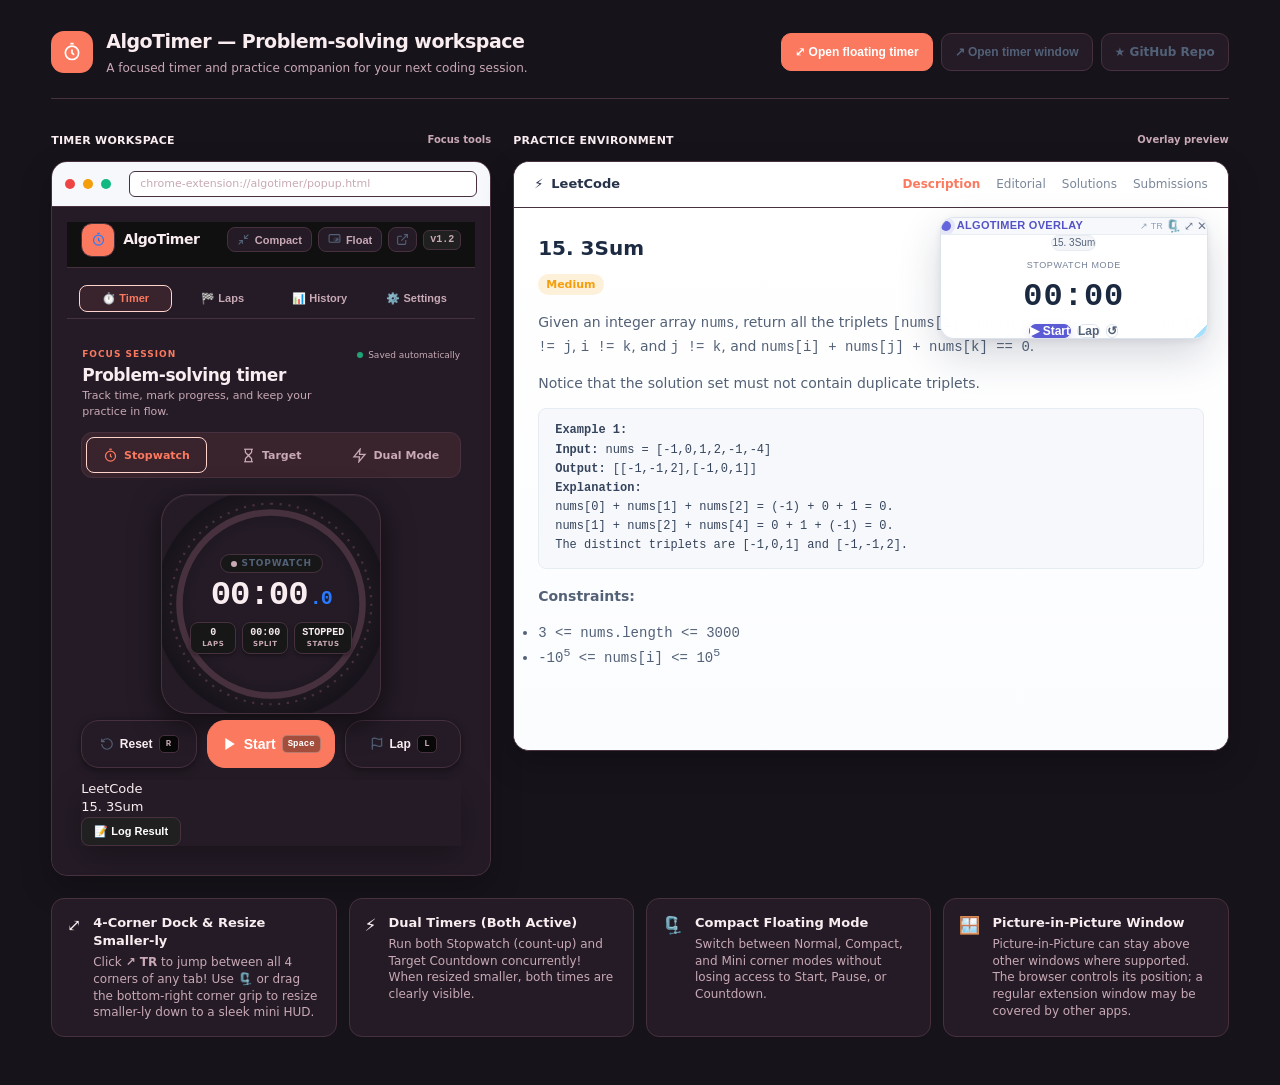
==== commit 01e4ec98: "Modernize AlgoTimer and add Windows companion Co-authored-by: Copilot App <223556219+Copilot@users.n" ====
--- a/index.html
+++ b/index.html
@@ -1,9 +1,9 @@
 <!DOCTYPE html>
-<html lang="en" data-theme="cosmic">
+<html lang="en" data-theme="sunset">
 <head>
   <meta charset="UTF-8">
   <meta name="viewport" content="width=device-width, initial-scale=1.0">
-  <title>AlgoTimer - Live Interactive Demo & Testing Studio</title>
+  <title>AlgoTimer — Problem-solving workspace</title>
   <link rel="stylesheet" href="popup/popup.css">
   <link rel="stylesheet" href="content/content.css">
   <style>
@@ -350,8 +350,9 @@
       line-height: 1.4;
     }
   </style>
+  <link rel="stylesheet" href="popup/modern.css">
 </head>
-<body>
+<body class="modern-service">
   <!-- Top Demo Bar -->
   <header class="demo-topbar">
     <div class="demo-brand">
@@ -363,16 +364,16 @@
         </svg>
       </div>
       <div class="demo-title-group">
-        <h1>AlgoTimer - Problem Solving Stopwatch & Timer</h1>
-        <p>Interactive Demo: 4-Corner Dockable HUD, Free Resizing, Dual Concurrent Timers & Pop-Up Screen</p>
+        <h1>AlgoTimer — Problem-solving workspace</h1>
+        <p>A focused timer and practice companion for your next coding session.</p>
       </div>
     </div>
     <div class="demo-topbar-actions">
       <button class="demo-btn demo-btn-primary" id="btn-topbar-pip">
-        ⤢ Pop Up Float Screen
+        ⤢ Open floating timer
       </button>
       <button class="demo-btn" id="btn-topbar-window">
-        ↗ Standalone Window
+        ↗ Open timer window
       </button>
       <a href="https://github.com/raisulalam014-hue/AlgoTimer" target="_blank" class="demo-btn">
         ★ GitHub Repo
@@ -385,8 +386,8 @@
     <!-- Left Column: Extension Popup Interface -->
     <div class="panel-container">
       <div class="panel-caption">
-        <span>Extension Popup Interface</span>
-        <span style="color: #38bdf8;">Default Chrome Action</span>
+        <span>Timer workspace</span>
+        <span>Focus tools</span>
       </div>
 
       <div class="browser-frame">
@@ -457,6 +458,14 @@
 
           <!-- TAB 1: TIMER / STOPWATCH -->
           <main class="tab-content active" id="tab-timer">
+            <div class="workspace-heading">
+              <div>
+                <span class="eyebrow">Focus session</span>
+                <h1>Problem-solving timer</h1>
+                <p>Track time, mark progress, and keep your practice in flow.</p>
+              </div>
+              <span class="workspace-save-note">Saved automatically</span>
+            </div>
             <!-- Mode Segmented Switcher -->
             <div class="mode-switcher">
               <button class="mode-tab active" id="btn-mode-stopwatch" data-mode="stopwatch">
@@ -735,24 +744,28 @@
           <section class="tab-content" id="tab-settings">
                         <!-- Dynamic Theme Settings -->
             <div class="settings-group">
-              <h4>Dynamic Color Theme</h4>
-              <p class="setting-desc" style="margin-bottom: 8px;">Select your preferred dynamic neon palette:</p>
+              <h4>Timer Design</h4>
+              <p class="setting-desc" style="margin-bottom: 8px;">Choose a complete timer look. Your selection syncs to the floating timer.</p>
               <div class="theme-palette-row">
-                <button class="theme-pill-btn active" data-theme-choice="cosmic" title="Cosmic Neon">
-                  <span class="theme-dot dot-cosmic"></span>
-                  <span>Cosmic Neon</span>
-                </button>
-                <button class="theme-pill-btn" data-theme-choice="cyan" title="Cyber Cyan">
-                  <span class="theme-dot dot-cyan"></span>
-                  <span>Cyber Cyan</span>
-                </button>
-                <button class="theme-pill-btn" data-theme-choice="violet" title="Nebula Violet">
-                  <span class="theme-dot dot-violet"></span>
-                  <span>Nebula Violet</span>
-                </button>
-                <button class="theme-pill-btn" data-theme-choice="emerald" title="Matrix Emerald">
-                  <span class="theme-dot dot-emerald"></span>
-                  <span>Matrix Emerald</span>
+                <button class="theme-pill-btn active" data-theme-choice="sunset" title="Sunset Glass">
+                  <span class="theme-dot dot-sunset"></span>
+                  <span>Sunset Glass</span>
+                </button>
+                <button class="theme-pill-btn" data-theme-choice="warm" title="Warm Minimal">
+                  <span class="theme-dot dot-warm"></span>
+                  <span>Warm Minimal</span>
+                </button>
+                <button class="theme-pill-btn" data-theme-choice="aurora" title="Aurora">
+                  <span class="theme-dot dot-aurora"></span>
+                  <span>Aurora</span>
+                </button>
+                <button class="theme-pill-btn" data-theme-choice="graphite" title="Graphite Neon">
+                  <span class="theme-dot dot-graphite"></span>
+                  <span>Graphite Neon</span>
+                </button>
+                <button class="theme-pill-btn" data-theme-choice="black" title="Full Black">
+                  <span class="theme-dot dot-black"></span>
+                  <span>Full Black</span>
                 </button>
               </div>
             </div>
@@ -802,7 +815,8 @@
     <!-- Right Column: Mock Coding Problem Page with Draggable & Resizable Floating Widget -->
     <div class="panel-container">
       <div class="panel-caption">
-        <span>💻 In-Page Floating Widget Demo (Dock to any corner, resize smaller-ly!)</span>
+        <span>Practice environment</span>
+        <span>Overlay preview</span>
       </div>
 
       <div class="browser-frame mock-webpage" id="mock-page-container">
--- a/content/content.css
+++ b/content/content.css
@@ -50,11 +50,14 @@
 .algotimer-widget {
   pointer-events: auto;
   position: relative;
-  background: #101010;
-  backdrop-filter: blur(20px);
-  -webkit-backdrop-filter: blur(20px);
-  border: 1px solid #303030;
-  box-shadow: 0 16px 40px rgba(0, 0, 0, 0.75);
+  background: linear-gradient(135deg, rgba(8, 10, 22, 0.94) 0%, rgba(18, 22, 42, 0.9) 100%);
+  backdrop-filter: blur(24px) saturate(190%);
+  -webkit-backdrop-filter: blur(24px) saturate(190%);
+  border: 1px solid rgba(255, 255, 255, 0.12);
+  box-shadow: 
+    0 20px 48px -12px rgba(0, 0, 0, 0.75),
+    0 0 0 1px rgba(99, 102, 241, 0.35),
+    0 0 30px rgba(99, 102, 241, 0.2);
   border-radius: 16px;
   color: #f8fafc;
   width: 268px;
@@ -68,8 +71,11 @@
 }
 
 .algotimer-widget:hover {
-  border-color: #484848;
-  box-shadow: 0 20px 48px rgba(0, 0, 0, 0.85);
+  border-color: rgba(129, 140, 248, 0.5);
+  box-shadow: 
+    0 24px 56px -12px rgba(0, 0, 0, 0.85),
+    0 0 0 1px rgba(99, 102, 241, 0.45),
+    0 0 36px rgba(99, 102, 241, 0.35);
   transform: translateY(-1px);
 }
 
@@ -79,7 +85,7 @@
   align-items: center;
   justify-content: space-between;
   padding: 6px 10px;
-  background: #171717;
+  background: rgba(30, 41, 59, 0.65);
   border-bottom: 1px solid rgba(255, 255, 255, 0.08);
   cursor: grab;
   gap: 6px;
@@ -96,7 +102,7 @@
   font-size: 11px;
   font-weight: 700;
   letter-spacing: 0.5px;
-  color: #287BFF;
+  color: #818cf8;
   text-transform: uppercase;
   overflow: hidden;
   text-overflow: ellipsis;
@@ -107,8 +113,8 @@
   width: 10px;
   height: 10px;
   border-radius: 50%;
-  background: #287BFF;
-  box-shadow: 0 0 6px rgba(40, 123, 255, 0.4);
+  background: #818cf8;
+  box-shadow: 0 0 8px #818cf8;
   flex-shrink: 0;
 }
 
@@ -140,7 +146,7 @@
 }
 
 .algotimer-btn-icon.active {
-  color: #287BFF;
+  color: #818cf8;
   background: rgba(56, 189, 248, 0.2);
 }
 
@@ -433,6 +439,114 @@
   border-radius: 4px;
 }
 
+/* Modern, low-distraction overlay styling; sizing and controls stay unchanged. */
+.algotimer-widget {
+  color: #1b2940;
+  background: rgba(255, 255, 255, 0.97);
+  border: 1px solid rgba(219, 226, 237, 0.96);
+  box-shadow: 0 16px 42px rgba(27, 41, 64, 0.18), 0 2px 8px rgba(27, 41, 64, 0.08);
+  border-radius: 14px;
+  backdrop-filter: blur(18px) saturate(140%);
+  -webkit-backdrop-filter: blur(18px) saturate(140%);
+}
+
+.algotimer-widget:hover {
+  border-color: rgba(91, 91, 214, 0.35);
+  box-shadow: 0 18px 46px rgba(27, 41, 64, 0.2), 0 0 0 3px rgba(91, 91, 214, 0.08);
+  transform: translateY(-1px);
+}
+
+.algotimer-header {
+  background: #f7f8fb;
+  border-bottom-color: #e8ecf3;
+}
+
+.algotimer-title {
+  color: #5353c7;
+  letter-spacing: 0.3px;
+}
+
+.algotimer-icon {
+  background: #6565dc;
+  box-shadow: 0 0 0 4px rgba(101, 101, 220, 0.12);
+}
+
+.algotimer-btn-icon {
+  color: #68758a;
+}
+
+.algotimer-btn-icon:hover {
+  color: #303e55;
+  background: #e9edf5;
+}
+
+.algotimer-body {
+  gap: 8px;
+}
+
+.algotimer-problem-tag {
+  color: #526177;
+  background: #f3f5f9;
+  border-color: #e7ebf2;
+}
+
+.algotimer-mode-badge,
+.algotimer-subtag {
+  color: #758197;
+}
+
+.algotimer-clock {
+  color: #1b2940;
+  background: none;
+  -webkit-text-fill-color: currentColor;
+  filter: none;
+  text-shadow: none;
+  font-variant-numeric: tabular-nums;
+}
+
+.algotimer-dual-clocks {
+  background: #f7f8fb;
+  border-color: #e7ebf2;
+}
+
+.algotimer-dual-time {
+  color: #1b2940;
+}
+
+.algotimer-btn {
+  color: #526177;
+  background: #fff;
+  border-color: #dfe5ee;
+  border-radius: 8px;
+  box-shadow: none;
+}
+
+.algotimer-btn:hover {
+  color: #4b4bbb;
+  background: #f1f0ff;
+  border-color: #d6d3ff;
+  box-shadow: none;
+  transform: translateY(-1px);
+}
+
+.algotimer-btn-primary {
+  color: #fff;
+  background: #5b5bd6;
+  border-color: #5b5bd6;
+  box-shadow: 0 4px 10px rgba(91, 91, 214, 0.2);
+}
+
+.algotimer-btn-primary:hover {
+  color: #fff;
+  background: #4848bd;
+  border-color: #4848bd;
+  box-shadow: 0 5px 12px rgba(91, 91, 214, 0.25);
+}
+
+.algotimer-widget[data-size="mini"] .algotimer-dual-clocks {
+  background: #f7f8fb;
+}
+
 /* Quick Corner Badge Indicator in Header */
 .algotimer-corner-badge {
   font-size: 9px;
@@ -458,7 +572,7 @@
   -webkit-backdrop-filter: blur(12px);
   border: 1px solid rgba(99, 102, 241, 0.45);
   box-shadow: 0 4px 16px rgba(0, 0, 0, 0.5), 0 0 10px rgba(56, 189, 248, 0.2);
-  color: #287BFF;
+  color: #818cf8;
   font-family: -apple-system, BlinkMacSystemFont, Segoe UI, Roboto, sans-serif;
   font-size: 11px;
   font-weight: 600;
@@ -476,7 +590,7 @@
   opacity: 1;
   transform: scale(1.05);
   background: rgba(15, 23, 42, 0.98);
-  border-color: #287BFF;
+  border-color: #818cf8;
   box-shadow: 0 6px 20px rgba(0, 0, 0, 0.6), 0 0 16px rgba(99, 102, 241, 0.45);
   color: #ffffff;
 }
@@ -584,3 +698,118 @@
   color: #f87171;
   border: 1px solid rgba(244, 63, 94, 0.4);
 }
+
+#algotimer-floating-root[data-theme="sunset"] {
+  --widget-surface: #241b26;
+  --widget-header: #30212d;
+  --widget-ink: #f9edf0;
+  --widget-muted: #c8a9b5;
+  --widget-border: #48313f;
+  --widget-accent: #fb795f;
+  --widget-accent-soft: #39232c;
+}
+
+#algotimer-floating-root[data-theme="warm"] {
+  --widget-surface: #fffdf9;
+  --widget-header: #f7f1e9;
+  --widget-ink: #3e332a;
+  --widget-muted: #75685d;
+  --widget-border: #e8ded3;
+  --widget-accent: #e86825;
+  --widget-accent-soft: #fff0e4;
+}
+
+#algotimer-floating-root[data-theme="aurora"] {
+  --widget-surface: #ffffff;
+  --widget-header: #f2f3ff;
+  --widget-ink: #24294e;
+  --widget-muted: #59617e;
+  --widget-border: #dce0f2;
+  --widget-accent: #6758d8;
+  --widget-accent-soft: #f0edff;
+}
+
+#algotimer-floating-root[data-theme="graphite"] {
+  --widget-surface: #24232b;
+  --widget-header: #2d2b35;
+  --widget-ink: #f0eef6;
+  --widget-muted: #b8b3c5;
+  --widget-border: #393741;
+  --widget-accent: #c0a3ff;
+  --widget-accent-soft: #342d42;
+}
+
+#algotimer-floating-root[data-theme="black"] {
+  --widget-surface: #080808;
+  --widget-header: #111111;
+  --widget-ink: #f5f5f5;
+  --widget-muted: #c8c8c8;
+  --widget-border: #292929;
+  --widget-accent: #f5cc55;
+  --widget-accent-soft: #211d10;
+}
+
+#algotimer-floating-root[data-theme] .algotimer-widget {
+  color: var(--widget-ink);
+  background: var(--widget-surface);
+  border-color: var(--widget-border);
+  box-shadow: 0 16px 42px rgba(18, 19, 28, 0.2);
+}
+
+#algotimer-floating-root[data-theme] .algotimer-widget:hover {
+  border-color: var(--widget-accent);
+  box-shadow: 0 18px 46px rgba(18, 19, 28, 0.24), 0 0 0 3px color-mix(in srgb, var(--widget-accent) 15%, transparent);
+}
+
+#algotimer-floating-root[data-theme] .algotimer-header,
+#algotimer-floating-root[data-theme] .algotimer-dual-clocks {
+  background: var(--widget-header);
+  border-color: var(--widget-border);
+}
+
+#algotimer-floating-root[data-theme] .algotimer-title,
+#algotimer-floating-root[data-theme] .algotimer-icon,
+#algotimer-floating-root[data-theme] .algotimer-btn-primary {
+  color: var(--widget-accent);
+  background-color: var(--widget-accent);
+}
+
+#algotimer-floating-root[data-theme] .algotimer-title {
+  background: none;
+}
+
+#algotimer-floating-root[data-theme] .algotimer-icon {
+  box-shadow: 0 0 0 4px color-mix(in srgb, var(--widget-accent) 15%, transparent);
+}
+
+#algotimer-floating-root[data-theme] .algotimer-clock,
+#algotimer-floating-root[data-theme] .algotimer-dual-time {
+  color: var(--widget-ink);
+}
+
+#algotimer-floating-root[data-theme] .algotimer-problem-tag,
+#algotimer-floating-root[data-theme] .algotimer-btn {
+  color: var(--widget-muted);
+  background: var(--widget-header);
+  border-color: var(--widget-border);
+}
+
+#algotimer-floating-root[data-theme] .algotimer-btn:hover,
+#algotimer-floating-root[data-theme] .algotimer-btn-icon:hover {
+  color: var(--widget-accent);
+  background: var(--widget-accent-soft);
+  border-color: var(--widget-accent);
+}
+
+#algotimer-floating-root[data-theme] .algotimer-btn-primary,
+#algotimer-floating-root[data-theme] .algotimer-btn-primary:hover {
+  color: #ffffff;
+  background: var(--widget-accent);
+  border-color: var(--widget-accent);
+}
+
+#algotimer-floating-root[data-theme] .algotimer-mode-badge,
+#algotimer-floating-root[data-theme] .algotimer-subtag,
+#algotimer-floating-root[data-theme] .algotimer-btn-icon {
+  color: var(--widget-muted);
+}
--- a/popup/modern.css
+++ b/popup/modern.css
@@ -0,0 +1,1140 @@
+/* AlgoTimer's modern workspace layer. Keeps the existing timer controls and state wiring. */
+:root {
+  color-scheme: light;
+  --service-ink: #18243a;
+  --service-muted: #718096;
+  --service-border: #e4e9f1;
+  --service-paper: #ffffff;
+  --service-canvas: #f4f6fa;
+  --service-accent: #5b5bd6;
+  --service-accent-hover: #4848bd;
+  --service-accent-soft: #f0efff;
+  --service-shadow: 0 12px 30px rgba(28, 42, 68, 0.08);
+}
+
+html[data-theme="sunset"] {
+  color-scheme: dark;
+  --service-ink: #f9edf0;
+  --service-muted: #c8a9b5;
+  --service-border: #48313f;
+  --service-paper: #241b26;
+  --service-canvas: #17131b;
+  --service-accent: #fb795f;
+  --service-accent-hover: #ea624e;
+  --service-accent-soft: #39232c;
+  --service-shadow: 0 12px 30px rgba(0, 0, 0, 0.25);
+}
+
+html[data-theme="warm"] {
+  color-scheme: light;
+  --service-ink: #3e332a;
+  --service-muted: #887b70;
+  --service-border: #e8ded3;
+  --service-paper: #fffdf9;
+  --service-canvas: #f4f0e9;
+  --service-accent: #e86825;
+  --service-accent-hover: #cf5417;
+  --service-accent-soft: #fff0e4;
+}
+
+html[data-theme="aurora"] {
+  color-scheme: light;
+  --service-ink: #24294e;
+  --service-muted: #69708f;
+  --service-border: #dce0f2;
+  --service-paper: #ffffff;
+  --service-canvas: #eef0fb;
+  --service-accent: #6758d8;
+  --service-accent-hover: #5143bd;
+  --service-accent-soft: #f0edff;
+}
+
+html[data-theme="graphite"] {
+  color-scheme: dark;
+  --service-ink: #f0eef6;
+  --service-muted: #a6a2b3;
+  --service-border: #393741;
+  --service-paper: #24232b;
+  --service-canvas: #19181e;
+  --service-accent: #c0a3ff;
+  --service-accent-hover: #ad8cf4;
+  --service-accent-soft: #342d42;
+}
+
+html[data-theme="black"] {
+  color-scheme: dark;
+  --service-ink: #f5f5f5;
+  --service-muted: #b7b7b7;
+  --service-border: #292929;
+  --service-paper: #080808;
+  --service-canvas: #000000;
+  --service-accent: #f5cc55;
+  --service-accent-hover: #e6b939;
+  --service-accent-soft: #211d10;
+  --service-shadow: 0 12px 30px rgba(0, 0, 0, 0.6);
+  --kbd-bg: #101010;
+  --kbd-border: #3a3420;
+  --kbd-color: #f5cc55;
+}
+
+.modern-popup,
+.modern-service .app-container {
+  --bg-deep: var(--service-canvas);
+  --bg-nebula: none;
+  --bg-surface: var(--service-paper);
+  --bg-surface-elevated: #f8f9fc;
+  --bg-pill: #f0f2f7;
+  --border-subtle: var(--service-border);
+  --border-active: color-mix(in srgb, var(--service-accent) 32%, white);
+  --border-focus: var(--service-accent);
+  --accent-cyan: var(--service-accent);
+  --accent-cyan-light: var(--service-accent);
+  --accent-purple: var(--service-accent);
+  --accent-lavender: var(--service-accent);
+  --accent-magenta: var(--service-accent);
+  --hero-btn-bg: var(--service-accent);
+  --hero-btn-shadow: 0 5px 12px color-mix(in srgb, var(--service-accent) 23%, transparent);
+  --kbd-bg: #f2f4f8;
+  --kbd-border: #dce2ec;
+  --kbd-color: #59667b;
+  --kbd-glow: none;
+  --horizon-start: transparent;
+  --horizon-mid: transparent;
+  --horizon-end: transparent;
+  --horizon-shadow: none;
+  --text-primary: var(--service-ink);
+  --text-secondary: #526177;
+  --text-muted: var(--service-muted);
+  --state-emerald: #14805e;
+  --state-amber: #a9680b;
+  --state-rose: #c34355;
+  color: var(--service-ink);
+  background: var(--service-paper);
+}
+
+.modern-popup {
+  width: 420px;
+  min-height: 600px;
+  max-height: min(760px, 100vh);
+  overflow: auto;
+  background: var(--service-canvas);
+  color: var(--service-ink);
+  scrollbar-color: #c7cfdd transparent;
+  scrollbar-width: thin;
+}
+
+.modern-popup .app-container {
+  min-height: 600px;
+  padding: 18px 18px 22px;
+  gap: 14px;
+  overflow: visible;
+  background: var(--service-canvas);
+}
+
+.modern-popup .horizon-flare {
+  display: none;
+}
+
+.modern-popup .app-header {
+  min-height: 40px;
+  padding: 0 0 12px;
+  border-bottom: 1px solid var(--service-border);
+}
+
+.modern-popup .brand {
+  gap: 10px;
+}
+
+.modern-popup .brand-logo,
+.modern-service .brand-logo {
+  width: 34px;
+  height: 34px;
+  border-radius: 11px;
+  background: var(--service-accent);
+  box-shadow: none;
+}
+
+.modern-popup .brand-name,
+.modern-service .brand-name {
+  background: none;
+  color: var(--service-ink);
+  -webkit-text-fill-color: currentColor;
+  font-size: 16px;
+  letter-spacing: -0.5px;
+}
+
+.modern-popup .header-badges {
+  gap: 6px;
+}
+
+.modern-popup .header-btn {
+  min-height: 30px;
+  padding: 5px 8px;
+  color: var(--service-muted);
+  background: var(--service-paper);
+  border: 1px solid var(--service-border);
+  border-radius: 9px;
+  box-shadow: 0 1px 2px rgba(28, 42, 68, 0.03);
+}
+
+.modern-popup .header-btn:hover {
+  color: var(--service-accent);
+  background: var(--service-accent-soft);
+  border-color: var(--border-active);
+  transform: none;
+}
+
+.modern-popup .header-btn svg {
+  width: 14px;
+  height: 14px;
+}
+
+.modern-popup #btn-quick-theme .btn-text,
+.modern-popup #btn-toggle-compact .btn-text {
+  display: none;
+}
+
+.modern-popup #btn-popout-pip {
+  color: var(--service-accent);
+}
+
+.modern-popup .version-tag {
+  color: var(--service-muted);
+  background: transparent;
+}
+
+.modern-popup .nav-tabs {
+  gap: 4px;
+  padding: 0 0 6px;
+  background: transparent;
+  border: 0;
+  border-bottom: 1px solid var(--service-border);
+  border-radius: 0;
+}
+
+.modern-popup .nav-tab {
+  min-height: 36px;
+  padding: 8px 6px;
+  color: var(--service-muted);
+  border-radius: 8px;
+  font-size: 11px;
+}
+
+.modern-popup .nav-tab:hover {
+  color: var(--service-ink);
+  background: #edf0f6;
+}
+
+.modern-popup .nav-tab.active {
+  color: var(--service-accent);
+  background: var(--service-accent-soft);
+  border: 0;
+  box-shadow: inset 0 -2px 0 var(--service-accent);
+}
+
+.modern-popup .lap-count-badge {
+  color: #fff;
+  background: var(--service-accent);
+}
+
+.modern-popup .tab-content {
+  gap: 14px;
+}
+
+.workspace-heading {
+  display: flex;
+  align-items: flex-start;
+  justify-content: space-between;
+  gap: 10px;
+  padding: 2px 1px 0;
+}
+
+.workspace-heading h1 {
+  margin: 3px 0 3px;
+  color: var(--service-ink);
+  font-size: 17px;
+  line-height: 1.2;
+  letter-spacing: -0.45px;
+}
+
+.workspace-heading p {
+  color: var(--service-muted);
+  font-size: 11px;
+  line-height: 1.45;
+}
+
+.workspace-heading .eyebrow {
+  color: var(--service-accent);
+  font-size: 9px;
+  font-weight: 800;
+  letter-spacing: 1px;
+  text-transform: uppercase;
+}
+
+.workspace-save-note {
+  display: inline-flex;
+  align-items: center;
+  gap: 5px;
+  flex: 0 0 auto;
+  margin-top: 5px;
+  color: var(--service-muted);
+  font-size: 9px;
+  white-space: nowrap;
+}
+
+.workspace-save-note::before {
+  width: 6px;
+  height: 6px;
+  border-radius: 50%;
+  background: #20a477;
+  content: "";
+}
+
+.modern-popup .mode-switcher {
+  padding: 4px;
+  gap: 4px;
+  background: #edf0f6;
+  border: 0;
+  border-radius: 11px;
+}
+
+.modern-popup .mode-btn {
+  min-height: 34px;
+  padding: 7px 5px;
+  color: var(--service-muted);
+  border-radius: 8px;
+}
+
+.modern-popup .mode-btn:hover {
+  color: var(--service-ink);
+  background: rgba(255, 255, 255, 0.7);
+}
+
+.modern-popup .mode-btn.active {
+  color: var(--service-ink);
+  background: var(--service-paper);
+  border: 1px solid #e8ebf2;
+  box-shadow: 0 2px 5px rgba(28, 42, 68, 0.08);
+}
+
+.modern-popup .concurrent-banner,
+.modern-popup .presets-container,
+.modern-popup .dual-card,
+.modern-popup .problem-log-bar,
+.modern-popup .stat-card,
+.modern-popup .lap-row,
+.modern-popup .history-item-card,
+.modern-popup .settings-group {
+  color: var(--service-ink);
+  background: var(--service-paper);
+  border-color: var(--service-border);
+  box-shadow: 0 1px 2px rgba(28, 42, 68, 0.03);
+}
+
+.runtime-alert {
+  padding: 9px 11px;
+  color: #8f2938;
+  background: #fff0f1;
+  border: 1px solid #f3c9ce;
+  border-radius: 9px;
+  font-size: 11px;
+  line-height: 1.45;
+}
+
+.runtime-alert[hidden] {
+  display: none;
+}
+
+.modern-popup .concurrent-banner {
+  border-radius: 11px;
+}
+
+.modern-popup .concurrent-info,
+.modern-popup .concurrent-label,
+.modern-popup .concurrent-digits,
+.modern-popup .dual-card-title,
+.modern-popup .dual-clock-digits,
+.modern-popup .dual-card-actions .dual-btn,
+.modern-popup .lap-label,
+.modern-popup .lap-total,
+.modern-popup .history-item-title,
+.modern-popup .modal-header h3,
+.modern-popup .setting-title,
+.modern-popup .settings-group h4 {
+  color: var(--service-ink);
+}
+
+.modern-popup .concurrent-btn,
+.modern-popup .preset-chip,
+.modern-popup .dual-chip,
+.modern-popup .dual-btn,
+.modern-popup .lap-phase-btn,
+.modern-popup .btn-secondary,
+.modern-popup .btn-xs,
+.modern-popup .theme-pill-btn {
+  color: var(--service-muted);
+  background: var(--service-paper);
+  border: 1px solid var(--service-border);
+  box-shadow: none;
+}
+
+.modern-popup .concurrent-btn:hover,
+.modern-popup .preset-chip:hover,
+.modern-popup .dual-chip:hover,
+.modern-popup .dual-btn:hover,
+.modern-popup .lap-phase-btn:hover,
+.modern-popup .btn-secondary:hover,
+.modern-popup .btn-xs:hover,
+.modern-popup .theme-pill-btn:hover {
+  color: var(--service-accent);
+  background: var(--service-accent-soft);
+  border-color: var(--border-active);
+  transform: none;
+}
+
+.modern-popup .concurrent-btn.primary,
+.modern-popup .dual-chip.active,
+.modern-popup .dual-btn-primary {
+  color: #fff;
+  background: var(--service-accent);
+  border-color: var(--service-accent);
+  box-shadow: none;
+}
+
+.modern-popup .presets-container {
+  gap: 8px;
+  padding: 11px 12px;
+  border: 1px solid var(--service-border);
+  border-radius: 12px;
+}
+
+.modern-popup .presets-label {
+  color: var(--service-muted);
+}
+
+.modern-popup .preset-chips {
+  gap: 6px;
+}
+
+.modern-popup .preset-chip {
+  padding: 6px 9px;
+  border-radius: 8px;
+}
+
+.modern-popup .preset-chip.active,
+.modern-popup .theme-pill-btn.active {
+  color: var(--service-accent);
+  background: var(--service-accent-soft);
+  border-color: var(--border-active);
+  box-shadow: none;
+}
+
+.modern-popup .custom-time-box {
+  background: #f8f9fc;
+  border-color: var(--service-border);
+  border-radius: 10px;
+}
+
+.modern-popup .time-input-group input,
+.modern-popup .mini-select,
+.modern-popup .setting-row select,
+.modern-popup .form-group input,
+.modern-popup .form-group select,
+.modern-popup .form-group textarea {
+  color: var(--service-ink);
+  background: #f8f9fc;
+  border: 1px solid var(--service-border);
+}
+
+.modern-popup .dial-wrapper {
+  width: 224px;
+  height: 224px;
+  margin: 0 auto 2px;
+  border-radius: 50%;
+  background: radial-gradient(circle, #fff 47%, #f7f8fc 72%, rgba(244, 246, 250, 0) 73%);
+}
+
+.modern-popup .dial-track {
+  stroke: #e9edf4;
+}
+
+.modern-popup .dial-outer-ticks {
+  stroke: #dfe5ee;
+}
+
+.modern-popup .dial-badge-pill,
+.modern-popup .sub-gauge {
+  color: var(--service-muted);
+  background: #f5f6fa;
+  border-color: #e8ebf2;
+}
+
+.modern-popup .dial-badge-pill {
+  color: var(--service-accent);
+}
+
+.modern-popup .status-pulse-dot {
+  box-shadow: none;
+}
+
+.modern-popup .dial-digits {
+  color: var(--service-ink);
+  font-size: 34px;
+  letter-spacing: -1.2px;
+  text-shadow: none;
+}
+
+.modern-popup .dial-digits small {
+  color: var(--service-muted);
+}
+
+.modern-popup .sub-gauge-val {
+  color: var(--service-ink);
+}
+
+.modern-popup .key-badge,
+.modern-popup kbd {
+  color: #66748a;
+  background: #f2f4f8;
+  border-color: #e1e6ee;
+  box-shadow: none;
+  text-shadow: none;
+}
+
+.modern-popup .key-badge-hero {
+  color: #fff;
+  background: rgba(255, 255, 255, 0.16);
+  border-color: rgba(255, 255, 255, 0.34);
+}
+
+.modern-popup .controls-row {
+  gap: 8px;
+  margin: 0 4px;
+}
+
+.modern-popup .btn-secondary,
+.modern-popup .btn-primary-hero {
+  min-height: 42px;
+  border-radius: 11px;
+  font-size: 12px;
+}
+
+.modern-popup .btn-primary-hero {
+  background: var(--service-accent);
+  border: 1px solid var(--service-accent);
+  box-shadow: 0 5px 12px color-mix(in srgb, var(--service-accent) 22%, transparent);
+}
+
+.modern-popup .btn-primary-hero::after {
+  display: none;
+}
+
+.modern-popup .btn-primary-hero:hover,
+.modern-popup .btn-primary-hero.btn-running {
+  background: var(--service-accent-hover);
+  box-shadow: 0 6px 14px color-mix(in srgb, var(--service-accent) 26%, transparent);
+  transform: translateY(-1px);
+}
+
+.modern-popup .problem-log-bar {
+  padding: 11px;
+  border-radius: 12px;
+}
+
+.modern-popup .problem-meta input {
+  min-height: 28px;
+  color: var(--service-ink);
+}
+
+.modern-popup .problem-meta input::placeholder {
+  color: #8994a6;
+}
+
+.modern-popup .btn-log-session {
+  color: var(--service-accent);
+  background: var(--service-accent-soft);
+  border: 1px solid var(--border-active);
+}
+
+.modern-popup .btn-log-session:hover {
+  background: color-mix(in srgb, var(--service-accent) 12%, white);
+  box-shadow: none;
+}
+
+.modern-popup .dual-card {
+  border-radius: 13px;
+}
+
+.modern-popup .dual-clock-digits {
+  text-shadow: none;
+}
+
+.modern-popup .dual-progress-track {
+  background: #ebeff5;
+}
+
+.modern-popup .dual-progress-fill {
+  background: var(--service-accent);
+}
+
+.modern-popup .dual-master-bar {
+  margin-top: 0;
+}
+
+.modern-popup .laps-header h3 {
+  color: var(--service-ink);
+}
+
+.modern-popup .laps-list-container,
+.modern-popup .history-list {
+  max-height: none;
+  min-height: 220px;
+}
+
+.modern-popup .lap-row,
+.modern-popup .history-item-card {
+  border-radius: 11px;
+}
+
+.modern-popup .lap-num,
+.modern-popup .lap-delta,
+.modern-popup .history-item-time,
+.modern-popup .stat-num,
+.modern-popup .modal-time-display {
+  color: var(--service-accent);
+}
+
+.modern-popup .stat-card {
+  padding: 14px;
+  border-radius: 12px;
+}
+
+.modern-popup .stat-num {
+  font-size: 23px;
+}
+
+.modern-popup .settings-group {
+  padding: 14px;
+  gap: 10px;
+  border-radius: 13px;
+}
+
+.modern-popup .settings-group h4 {
+  font-size: 12px;
+  letter-spacing: 0;
+  text-transform: none;
+}
+
+.modern-popup .setting-row {
+  padding: 8px 0;
+  border-top: 1px solid #eef0f4;
+}
+
+.modern-popup .theme-pill-btn {
+  border-radius: 9px;
+}
+
+.modern-popup .shortcut-item {
+  color: var(--service-ink);
+  border-bottom-color: #eef0f4;
+}
+
+.modern-popup .modal-overlay {
+  position: fixed;
+  background: rgba(23, 35, 57, 0.42);
+  backdrop-filter: blur(5px);
+}
+
+.modern-popup .modal-card {
+  background: var(--service-paper);
+  border: 1px solid var(--service-border);
+  box-shadow: 0 24px 60px rgba(23, 35, 57, 0.2);
+}
+
+.modern-popup .form-group input,
+.modern-popup .form-group select,
+.modern-popup .form-group textarea {
+  border-radius: 9px;
+}
+
+.modern-popup .form-group input:focus,
+.modern-popup .form-group select:focus,
+.modern-popup .form-group textarea:focus {
+  border-color: var(--service-accent);
+  box-shadow: 0 0 0 3px color-mix(in srgb, var(--service-accent) 13%, transparent);
+}
+
+.modern-popup :is(button, input, select, textarea, a):focus-visible {
+  outline: 3px solid color-mix(in srgb, var(--service-accent) 34%, transparent);
+  outline-offset: 2px;
+}
+
+/* Full-page product demo uses the same workspace palette, not extension neon. */
+.modern-service {
+  min-height: 100vh;
+  width: 100%;
+  padding: 28px clamp(18px, 4vw, 56px) 48px;
+  color: var(--service-ink);
+  background: var(--service-canvas);
+  background-image: none;
+  font-family: Inter, ui-sans-serif, system-ui, -apple-system, "Segoe UI", sans-serif;
+}
+
+.modern-service .demo-topbar,
+.modern-service .demo-split-view,
+.modern-service .demo-tips {
+  max-width: 1320px;
+}
+
+.modern-service .demo-topbar {
+  margin-bottom: 30px;
+  padding: 0 0 22px;
+  border-bottom-color: var(--service-border);
+}
+
+.modern-service .demo-brand {
+  gap: 13px;
+}
+
+.modern-service .demo-logo-icon {
+  width: 42px;
+  height: 42px;
+  border-radius: 13px;
+  background: var(--service-accent);
+  box-shadow: none;
+}
+
+.modern-service .demo-title-group h1 {
+  color: var(--service-ink);
+  background: none;
+  -webkit-text-fill-color: currentColor;
+  font-size: 19px;
+  letter-spacing: -0.5px;
+}
+
+.modern-service .demo-title-group p {
+  margin-top: 5px;
+  color: var(--service-muted);
+  font-size: 12px;
+}
+
+.modern-service .demo-topbar-actions {
+  gap: 8px;
+}
+
+.modern-service .demo-btn {
+  min-height: 38px;
+  padding: 8px 13px;
+  color: #526177;
+  background: var(--service-paper);
+  border: 1px solid var(--service-border);
+  border-radius: 10px;
+  box-shadow: 0 1px 2px rgba(28, 42, 68, 0.04);
+}
+
+.modern-service .demo-btn:hover {
+  color: var(--service-accent);
+  background: var(--service-accent-soft);
+  border-color: var(--border-active);
+  transform: translateY(-1px);
+}
+
+.modern-service .demo-btn-primary {
+  color: #fff;
+  background: var(--service-accent);
+  border-color: var(--service-accent);
+}
+
+.modern-service .demo-btn-primary:hover {
+  color: #fff;
+  background: var(--service-accent-hover);
+}
+
+.modern-service .demo-split-view {
+  grid-template-columns: minmax(390px, 440px) minmax(0, 1fr);
+  gap: 22px;
+}
+
+.modern-service .panel-container {
+  gap: 10px;
+}
+
+.modern-service .panel-caption {
+  min-height: 22px;
+  color: var(--service-ink);
+  font-size: 11px;
+  letter-spacing: 0.25px;
+}
+
+.modern-service .panel-caption span:last-child {
+  color: var(--service-muted) !important;
+  font-size: 10px;
+  font-weight: 600;
+  letter-spacing: 0;
+  text-transform: none;
+}
+
+.modern-service .browser-frame {
+  background: var(--service-paper);
+  border: 1px solid var(--service-border);
+  border-radius: 16px;
+  box-shadow: var(--service-shadow);
+}
+
+.modern-service .browser-toolbar {
+  padding: 9px 13px;
+  background: #f7f8fb;
+  border-bottom-color: var(--service-border);
+}
+
+.modern-service .browser-url-bar {
+  color: var(--service-muted);
+  background: #fff;
+  border-color: var(--service-border);
+}
+
+.modern-service .mock-webpage {
+  min-height: 590px;
+  color: #25334a;
+  background: #fff;
+}
+
+.modern-service .mock-leetcode-nav {
+  padding: 13px 20px;
+  color: #263248;
+  background: #fff;
+  border-bottom-color: var(--service-border);
+}
+
+.modern-service .mock-brand {
+  color: #263248;
+}
+
+.modern-service .mock-tabs {
+  color: #7a8799;
+}
+
+.modern-service .mock-tabs span.active {
+  color: var(--service-accent);
+}
+
+.modern-service .mock-content-body {
+  color: #526177;
+  background: linear-gradient(180deg, #fff, #fbfcfe);
+}
+
+.modern-service .mock-problem-title {
+  color: #1d2b42;
+}
+
+.modern-service .mock-text {
+  color: #536177;
+}
+
+.modern-service .mock-code-box {
+  color: #35445c;
+  background: #f6f8fb;
+  border-color: #e7ebf2;
+}
+
+.modern-service .demo-tips {
+  margin-top: 22px;
+  gap: 12px;
+}
+
+.modern-service .tip-item {
+  padding: 15px;
+  background: var(--service-paper);
+  border: 1px solid var(--service-border);
+  border-radius: 13px;
+  box-shadow: 0 1px 2px rgba(28, 42, 68, 0.03);
+}
+
+.modern-service .tip-icon {
+  font-size: 17px;
+}
+
+.modern-service .tip-text h4 {
+  color: var(--service-ink);
+}
+
+.modern-service .tip-text p {
+  color: var(--service-muted);
+}
+
+.modern-service .app-container {
+  width: 100%;
+  min-height: 570px;
+  padding: 15px;
+  gap: 11px;
+  overflow: visible;
+  border-radius: 0 0 15px 15px;
+}
+
+.modern-service .app-header {
+  padding-bottom: 9px;
+  border-bottom: 1px solid var(--service-border);
+}
+
+.modern-service .header-btn {
+  color: var(--service-muted);
+  background: var(--service-paper);
+  border-color: var(--service-border);
+}
+
+.modern-service .header-btn:hover {
+  color: var(--service-accent);
+  background: var(--service-accent-soft);
+}
+
+.modern-service .brand-name {
+  font-size: 14px;
+}
+
+.modern-service .nav-tabs {
+  background: transparent;
+}
+
+.modern-service .nav-tab {
+  color: var(--service-muted);
+}
+
+.modern-service .nav-tab.active,
+.modern-service .mode-tab.active {
+  color: var(--service-accent);
+  background: var(--service-accent-soft);
+  border-color: var(--border-active);
+  box-shadow: none;
+}
+
+.modern-service .mode-switcher {
+  background: var(--service-accent-soft);
+  border-color: var(--service-border);
+}
+
+.modern-service .mode-tab {
+  color: var(--service-muted);
+}
+
+.modern-service .mode-tab:hover {
+  color: var(--service-ink);
+}
+
+.modern-service .mode-switcher {
+  display: flex;
+  align-items: center;
+  padding: 4px;
+  gap: 4px;
+  border: 1px solid var(--service-border);
+  border-radius: 11px;
+}
+
+.modern-service .mode-tab {
+  display: flex;
+  flex: 1 1 0;
+  align-items: center;
+  justify-content: center;
+  gap: 6px;
+  min-width: 0;
+  min-height: 36px;
+  padding: 7px 5px;
+  color: var(--service-muted);
+  background: transparent;
+  border: 1px solid transparent;
+  border-radius: 8px;
+  font-family: inherit;
+  font-size: 11px;
+  font-weight: 650;
+  cursor: pointer;
+  transition: background 0.16s ease, color 0.16s ease, border-color 0.16s ease;
+}
+
+.modern-service .mode-tab svg {
+  width: 15px;
+  height: 15px;
+  flex: 0 0 15px;
+}
+
+.modern-service .mode-tab.active {
+  color: var(--service-accent);
+  background: var(--service-accent-soft);
+  border-color: var(--border-active);
+}
+
+.modern-service .dial-wrapper {
+  background: radial-gradient(circle, var(--service-paper) 48%, var(--service-canvas) 75%, transparent 76%);
+}
+
+.modern-service .dial-digits,
+.modern-service .dual-clock-digits {
+  color: var(--service-ink);
+  text-shadow: none;
+}
+
+.modern-service .dial-track {
+  stroke: var(--service-border);
+}
+
+.modern-service .dial-outer-ticks {
+  stroke: var(--service-border);
+}
+
+.modern-service .btn-primary-hero {
+  background: var(--service-accent);
+  border-color: var(--service-accent);
+  box-shadow: none;
+}
+
+.modern-service .btn-primary-hero::after {
+  display: none;
+}
+
+.modern-service .btn-secondary {
+  color: var(--service-ink);
+  background: var(--service-paper);
+  border-color: var(--service-border);
+}
+
+.modern-service .problem-context-card,
+.modern-service .dual-card,
+.modern-service .settings-group,
+.modern-service .stat-card,
+.modern-service .history-item-card,
+.modern-service .lap-row {
+  color: var(--service-ink);
+  background: var(--service-paper);
+  border-color: var(--service-border);
+  box-shadow: var(--service-shadow);
+}
+
+@media (max-width: 960px) {
+  .modern-service .demo-split-view {
+    grid-template-columns: minmax(0, 1fr);
+  }
+
+  .modern-service .panel-container:first-child {
+    max-width: 540px;
+  }
+}
+
+@media (max-width: 640px) {
+  .modern-service {
+    padding: 18px 12px 30px;
+  }
+
+  .modern-service .demo-topbar {
+    align-items: flex-start;
+    flex-direction: column;
+  }
+
+  .modern-service .demo-topbar-actions {
+    width: 100%;
+    flex-wrap: wrap;
+  }
+
+  .modern-service .demo-title-group h1 {
+    font-size: 16px;
+  }
+
+  .modern-service .mock-content-body {
+    padding: 18px;
+  }
+}
+
+.modern-popup .app-header,
+.modern-popup .nav-tabs,
+.modern-popup .setting-row {
+  border-color: var(--service-border);
+}
+
+.modern-popup .settings-group[hidden] {
+  display: none;
+}
+
+.modern-popup .mode-switcher {
+  background: var(--service-accent-soft);
+}
+
+.modern-popup .mode-btn.active,
+.modern-popup .theme-pill-btn.active {
+  color: var(--service-ink);
+  background: var(--service-paper);
+  border-color: var(--service-border);
+}
+
+.modern-popup .theme-dot {
+  box-shadow: none;
+}
+
+.modern-popup .dot-sunset {
+  background: linear-gradient(135deg, #ff9a62, #fb7185);
+}
+
+.modern-popup .dot-warm {
+  background: linear-gradient(135deg, #f97316, #fdba74);
+}
+
+.modern-popup .dot-aurora {
+  background: linear-gradient(135deg, #5b7cfa, #8b5cf6, #fb7185);
+}
+
+.modern-popup .dot-graphite {
+  background: linear-gradient(135deg, #b59aff, #f2c65d);
+}
+
+.modern-popup .dot-black {
+  background: linear-gradient(135deg, #000000 40%, #f5cc55);
+  border: 1px solid #62542a;
+}
+
+.modern-popup .shortcut-item,
+.modern-popup .setting-row,
+.modern-popup .companion-hotkey-row kbd {
+  background: var(--service-paper);
+  border-color: var(--service-border);
+  color: var(--service-ink);
+}
+
+.modern-popup .companion-actions {
+  display: flex;
+  flex-wrap: wrap;
+  gap: 7px;
+  margin-top: 8px;
+}
+
+.modern-popup #companion-status[data-status="connected"] {
+  color: #14805e;
+}
+
+.modern-popup #companion-status[data-status="unavailable"],
+.modern-popup #companion-status[data-status="disconnected"] {
+  color: #a9680b;
+}
+
+.modern-popup .companion-hotkeys {
+  display: grid;
+  gap: 5px;
+  margin-top: 10px;
+}
+
+.modern-popup .companion-hotkey-row {
+  display: grid;
+  grid-template-columns: 1fr auto 52px;
+  align-items: center;
+  gap: 8px;
+  color: var(--service-muted);
+  font-size: 11px;
+}
+
+.modern-popup .companion-hotkey-row kbd {
+  padding: 3px 6px;
+  border: 1px solid var(--service-border);
+  border-radius: 6px;
+  font: 600 10px "Segoe UI", sans-serif;
+}
+
+.modern-popup .companion-hotkey-state {
+  color: var(--service-muted);
+  text-align: right;
+  font-size: 10px;
+}
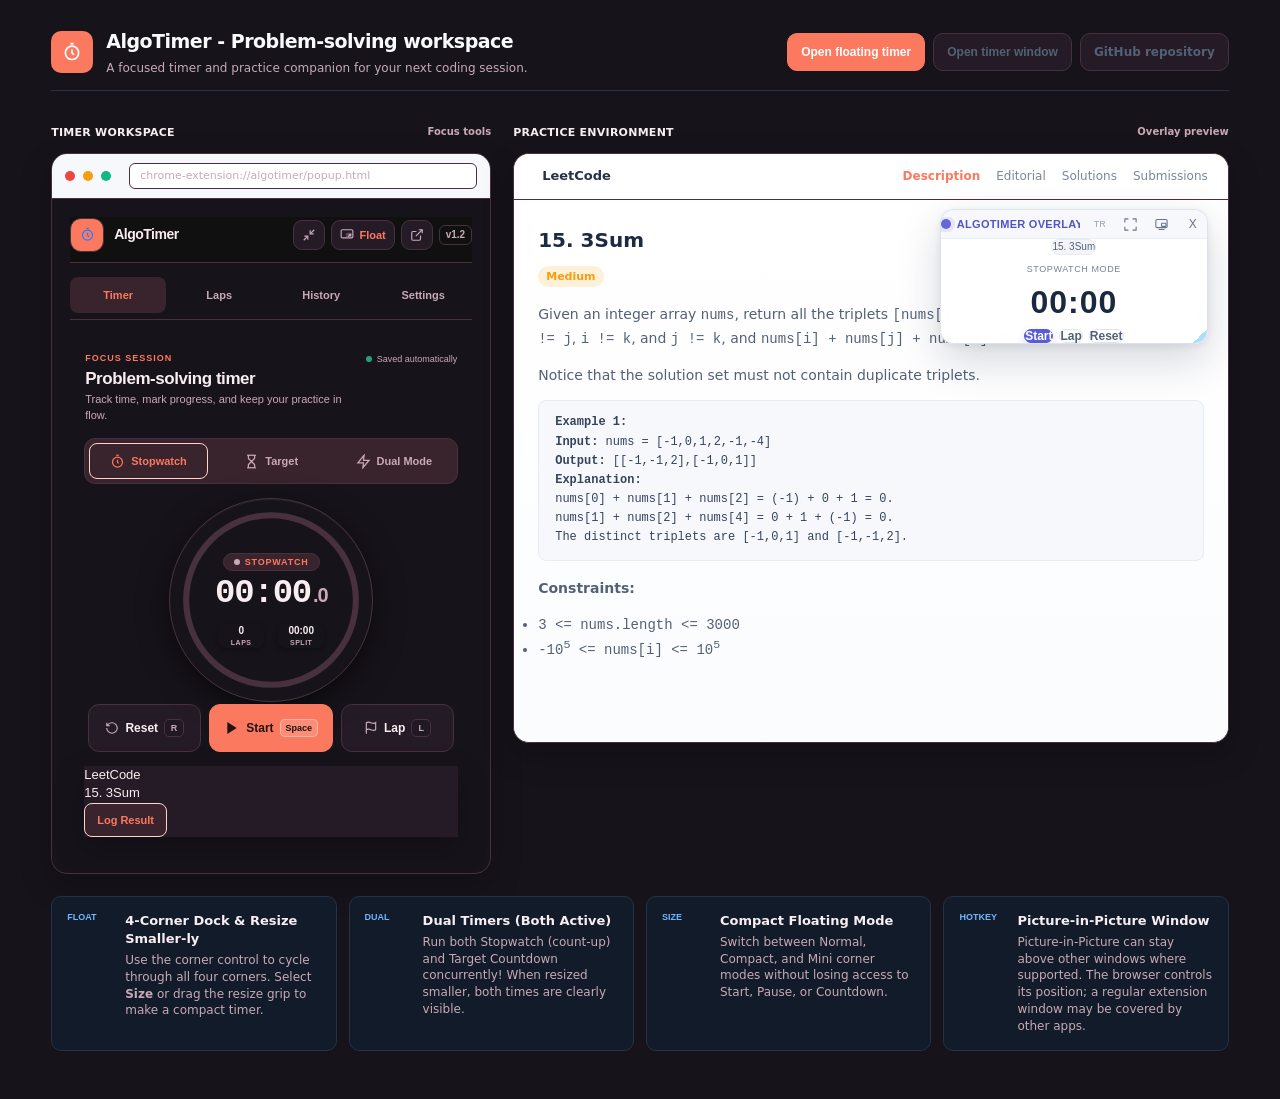
==== commit 5d11a132: "Add selectable reference-inspired timer themes Co-authored-by: Copilot App <223556219+Copilot@users." ====
--- a/index.html
+++ b/index.html
@@ -3,7 +3,7 @@
 <head>
   <meta charset="UTF-8">
   <meta name="viewport" content="width=device-width, initial-scale=1.0">
-  <title>AlgoTimer — Problem-solving workspace</title>
+  <title>AlgoTimer - Problem-solving workspace</title>
   <link rel="stylesheet" href="popup/popup.css">
   <link rel="stylesheet" href="content/content.css">
   <style>
@@ -16,8 +16,8 @@
       min-height: 100vh;
       display: flex;
       flex-direction: column;
-      background-color: #060713;
-      background-image: radial-gradient(circle at 50% 15%, rgba(124, 58, 237, 0.3) 0%, rgba(6, 182, 212, 0.12) 40%, rgba(6, 7, 19, 0.98) 75%);
+      background-color: #0b111c;
+      background-image: none;
       color: #f8fafc;
       font-family: -apple-system, BlinkMacSystemFont, "Segoe UI", Roboto, sans-serif;
       margin: 0;
@@ -49,11 +49,11 @@
       width: 36px;
       height: 36px;
       border-radius: 10px;
-      background: linear-gradient(135deg, #0284c7, #38bdf8);
+      background: #287bff;
       display: flex;
       align-items: center;
       justify-content: center;
-      box-shadow: 0 0 15px rgba(56, 189, 248, 0.4);
+      box-shadow: none;
     }
 
     .demo-logo-icon svg {
@@ -67,9 +67,7 @@
       font-weight: 700;
       margin: 0;
       letter-spacing: 0.5px;
-      background: linear-gradient(to right, #ffffff, #93c5fd);
-      -webkit-background-clip: text;
-      -webkit-text-fill-color: transparent;
+      color: #f8fafc;
     }
 
     .demo-title-group p {
@@ -351,6 +349,44 @@
     }
   </style>
   <link rel="stylesheet" href="popup/modern.css">
+  <style>
+    body.modern-service .demo-topbar {
+      padding-bottom: 14px;
+      border-bottom-color: #263345;
+    }
+
+    body.modern-service .demo-logo-icon {
+      border-radius: 10px;
+      box-shadow: none;
+    }
+
+    body.modern-service .demo-title-group h1 {
+      color: #f8fafc;
+      background: none;
+      -webkit-text-fill-color: currentColor;
+    }
+
+    body.modern-service .tip-item {
+      color: #f8fafc;
+      background: #111b29;
+      border-color: #263345;
+      border-radius: 10px;
+    }
+
+    body.modern-service .tip-icon {
+      min-width: 46px;
+      color: #73b5ff;
+      font: 700 9px/1.2 "Segoe UI", Arial, sans-serif;
+    }
+
+    body.modern-service .app-container.modern-popup {
+      min-height: 600px;
+      padding: 18px 18px 22px;
+      gap: 14px;
+      overflow: visible;
+      background: var(--service-canvas);
+    }
+  </style>
 </head>
 <body class="modern-service">
   <!-- Top Demo Bar -->
@@ -364,19 +400,19 @@
         </svg>
       </div>
       <div class="demo-title-group">
-        <h1>AlgoTimer — Problem-solving workspace</h1>
+        <h1>AlgoTimer - Problem-solving workspace</h1>
         <p>A focused timer and practice companion for your next coding session.</p>
       </div>
     </div>
     <div class="demo-topbar-actions">
       <button class="demo-btn demo-btn-primary" id="btn-topbar-pip">
-        ⤢ Open floating timer
+        Open floating timer
       </button>
       <button class="demo-btn" id="btn-topbar-window">
-        ↗ Open timer window
+        Open timer window
       </button>
       <a href="https://github.com/raisulalam014-hue/AlgoTimer" target="_blank" class="demo-btn">
-        ★ GitHub Repo
+        GitHub repository
       </a>
     </div>
   </header>
@@ -400,7 +436,7 @@
           </div>
         </div>
 
-        <div class="app-container" style="min-height: 570px;">
+        <div class="app-container modern-popup">
           <div class="horizon-flare" aria-hidden="true"></div>
           <!-- Top Header -->
           <header class="app-header">
@@ -415,9 +451,9 @@
               <span class="brand-name">AlgoTimer</span>
             </div>
             <div class="header-badges">
-              <button class="header-btn" id="btn-quick-theme" title="Switch Dynamic Color Combination">
+              <button class="header-btn" id="btn-quick-theme" title="Cycle through 10 coordinated timer themes">
                 <span class="theme-quick-dot"></span>
-                <span class="btn-text" id="header-theme-label">Cosmic</span>
+                <span class="btn-text" id="header-theme-label">Sunset Glass</span>
               </button>
               <button class="header-btn" id="btn-toggle-compact" title="Toggle Compact HUD Mode">
                 <svg viewBox="0 0 24 24" fill="none" stroke="currentColor" stroke-width="2">
@@ -450,10 +486,10 @@
 
           <!-- Navigation Tabs -->
           <nav class="nav-tabs">
-            <button class="nav-tab active" data-tab="timer">⏱️ Timer</button>
-            <button class="nav-tab" data-tab="laps">🏁 Laps <span class="lap-count-badge" id="lap-badge" style="display: none;">0</span></button>
-            <button class="nav-tab" data-tab="history">📊 History</button>
-            <button class="nav-tab" data-tab="settings">⚙️ Settings</button>
+            <button class="nav-tab active" data-tab="timer">Timer</button>
+            <button class="nav-tab" data-tab="laps">Laps <span class="lap-count-badge" id="lap-badge" style="display: none;">0</span></button>
+            <button class="nav-tab" data-tab="history">History</button>
+            <button class="nav-tab" data-tab="settings">Settings</button>
           </nav>
 
           <!-- TAB 1: TIMER / STOPWATCH -->
@@ -628,7 +664,7 @@
               <div class="dual-card" id="dual-stopwatch-card">
                 <div class="dual-card-header">
                   <div class="dual-card-title">
-                    <span class="dual-card-icon">⏱️</span>
+                    <span class="dual-card-icon" aria-hidden="true">SW</span>
                     <span>Stopwatch (Elapsed)</span>
                   </div>
                   <span class="dual-badge" id="dual-sw-badge">STOPPED</span>
@@ -651,7 +687,7 @@
               <div class="dual-card" id="dual-timer-card">
                 <div class="dual-card-header">
                   <div class="dual-card-title">
-                    <span class="dual-card-icon">⏳</span>
+                    <span class="dual-card-icon" aria-hidden="true">T</span>
                     <span>Target Countdown</span>
                   </div>
                   <span class="dual-badge" id="dual-timer-badge">30m Target</span>
@@ -676,7 +712,7 @@
               <!-- Master Controls for Both -->
               <div class="dual-master-bar">
                 <button class="btn btn-primary-hero" id="btn-dual-master-toggle" style="width: 100%;">
-                  ⚡ Start Both (Stopwatch & Countdown)
+                  Start Both (Stopwatch & Countdown)
                 </button>
                 <button class="btn btn-secondary" id="btn-dual-master-reset" style="margin-top: 6px; width: 100%;">
                   Reset Both
@@ -691,7 +727,7 @@
                 <div class="problem-title-display" id="current-problem-title">15. 3Sum</div>
               </div>
               <button class="btn-log-session" id="btn-log-modal-open" title="Save session to history">
-                📝 Log Result
+                Log Result
               </button>
             </div>
           </main>
@@ -700,13 +736,13 @@
           <section class="tab-content" id="tab-laps">
             <div class="laps-header">
               <h3>Problem Solving Checkpoints</h3>
-              <p class="subtitle">Track phases: Reading → Algorithm → Code → Debug</p>
+              <p class="subtitle">Track phases from understanding through debugging.</p>
             </div>
             <div class="laps-quick-add">
-              <button class="lap-phase-btn" data-phase="Read & Understand">📖 Understand</button>
-              <button class="lap-phase-btn" data-phase="Design Algorithm">💡 Approach</button>
-              <button class="lap-phase-btn" data-phase="Implementation">💻 Code</button>
-              <button class="lap-phase-btn" data-phase="Test & Debug">🧪 Debug</button>
+              <button class="lap-phase-btn" data-phase="Read & Understand">Understand</button>
+              <button class="lap-phase-btn" data-phase="Design Algorithm">Approach</button>
+              <button class="lap-phase-btn" data-phase="Implementation">Code</button>
+              <button class="lap-phase-btn" data-phase="Test & Debug">Debug</button>
             </div>
             <div class="laps-list-container" id="laps-list">
               <div class="empty-state">
@@ -729,7 +765,7 @@
               </div>
             </div>
             <div class="history-actions-bar">
-              <button class="btn-xs" id="btn-export-csv">📥 Export CSV</button>
+              <button class="btn-xs" id="btn-export-csv">Export CSV</button>
               <button class="btn-xs btn-danger" id="btn-clear-history">Clear</button>
             </div>
             <div class="history-list" id="history-list">
@@ -745,27 +781,47 @@
                         <!-- Dynamic Theme Settings -->
             <div class="settings-group">
               <h4>Timer Design</h4>
-              <p class="setting-desc" style="margin-bottom: 8px;">Choose a complete timer look. Your selection syncs to the floating timer.</p>
-              <div class="theme-palette-row">
-                <button class="theme-pill-btn active" data-theme-choice="sunset" title="Sunset Glass">
+              <p class="setting-desc" style="margin-bottom: 8px;">Choose one of ten coordinated looks for the popup and floating timer.</p>
+              <div class="theme-palette-row" role="group" aria-label="Timer themes">
+                <button class="theme-pill-btn active" data-theme-choice="sunset" aria-pressed="true" title="Sunset Glass: plum and coral">
                   <span class="theme-dot dot-sunset"></span>
-                  <span>Sunset Glass</span>
-                </button>
-                <button class="theme-pill-btn" data-theme-choice="warm" title="Warm Minimal">
+                  <span class="theme-choice-copy"><strong>Sunset Glass</strong><small>Plum and coral</small></span>
+                </button>
+                <button class="theme-pill-btn" data-theme-choice="warm" aria-pressed="false" title="Warm Minimal: sand and orange">
                   <span class="theme-dot dot-warm"></span>
-                  <span>Warm Minimal</span>
-                </button>
-                <button class="theme-pill-btn" data-theme-choice="aurora" title="Aurora">
+                  <span class="theme-choice-copy"><strong>Warm Minimal</strong><small>Sand and orange</small></span>
+                </button>
+                <button class="theme-pill-btn" data-theme-choice="aurora" aria-pressed="false" title="Aurora: blue and violet">
                   <span class="theme-dot dot-aurora"></span>
-                  <span>Aurora</span>
-                </button>
-                <button class="theme-pill-btn" data-theme-choice="graphite" title="Graphite Neon">
+                  <span class="theme-choice-copy"><strong>Aurora</strong><small>Blue and violet</small></span>
+                </button>
+                <button class="theme-pill-btn" data-theme-choice="graphite" aria-pressed="false" title="Graphite Neon: charcoal and violet">
                   <span class="theme-dot dot-graphite"></span>
-                  <span>Graphite Neon</span>
-                </button>
-                <button class="theme-pill-btn" data-theme-choice="black" title="Full Black">
+                  <span class="theme-choice-copy"><strong>Graphite Neon</strong><small>Charcoal and violet</small></span>
+                </button>
+                <button class="theme-pill-btn" data-theme-choice="black" aria-pressed="false" title="Full Black: black and gold">
                   <span class="theme-dot dot-black"></span>
-                  <span>Full Black</span>
+                  <span class="theme-choice-copy"><strong>Full Black</strong><small>Black and gold</small></span>
+                </button>
+                <button class="theme-pill-btn" data-theme-choice="minimal" aria-pressed="false" title="Minimal Black: quiet near-black surfaces with clear blue controls">
+                  <span class="theme-dot dot-minimal"></span>
+                  <span class="theme-choice-copy"><strong>Minimal Black</strong><small>Black and blue</small></span>
+                </button>
+                <button class="theme-pill-btn" data-theme-choice="dashboard" aria-pressed="false" title="Quiet Dashboard: dark slate surfaces with restrained teal accents">
+                  <span class="theme-dot dot-dashboard"></span>
+                  <span class="theme-choice-copy"><strong>Quiet Dashboard</strong><small>Slate and teal</small></span>
+                </button>
+                <button class="theme-pill-btn" data-theme-choice="purple" aria-pressed="false" title="Deep Purple: dark violet surfaces with lilac controls">
+                  <span class="theme-dot dot-purple"></span>
+                  <span class="theme-choice-copy"><strong>Deep Purple</strong><small>Violet and lilac</small></span>
+                </button>
+                <button class="theme-pill-btn" data-theme-choice="glass" aria-pressed="false" title="Soft Glass: pale layers with muted rose accents">
+                  <span class="theme-dot dot-glass"></span>
+                  <span class="theme-choice-copy"><strong>Soft Glass</strong><small>Soft layers and rose</small></span>
+                </button>
+                <button class="theme-pill-btn" data-theme-choice="navy" aria-pressed="false" title="Navy and Cyan: deep navy, cyan controls, and pink status accents">
+                  <span class="theme-dot dot-navy"></span>
+                  <span class="theme-choice-copy"><strong>Navy &amp; Cyan</strong><small>Navy, cyan, and pink</small></span>
                 </button>
               </div>
             </div>
@@ -803,7 +859,7 @@
                   <span class="setting-desc">Opens a persistent timer window. Browser Picture-in-Picture can keep it above other windows where supported; the browser controls its position.</span>
                 </div>
                 <button class="btn btn-secondary btn-sm" id="setting-btn-launch-pip" style="margin-top: 8px;">
-                  ⤢ Open Floating Timer
+                  Open Floating Timer
                 </button>
               </div>
             </div>
@@ -823,7 +879,7 @@
         <!-- Mock LeetCode Top Navigation -->
         <div class="mock-leetcode-nav">
           <div class="mock-brand">
-            <span>⚡</span>
+            <span aria-hidden="true"></span>
             <span>LeetCode</span>
           </div>
           <div class="mock-tabs">
@@ -873,21 +929,20 @@
                 <span>AlgoTimer Overlay</span>
               </div>
               <div class="algotimer-header-actions">
-                <!-- Corner Dock Cycler (↗, ↘, ↙, ↖) -->
                 <button class="algotimer-btn-icon" id="algotimer-btn-corner" title="Dock to next corner (Top-Right, Bottom-Right, Bottom-Left, Top-Left)">
-                  <span class="algotimer-corner-badge" id="algotimer-corner-indicator">↗ TR</span>
+                  <span class="algotimer-corner-badge" id="algotimer-corner-indicator">TR</span>
                 </button>
                 <!-- Size Toggle (Normal -> Compact -> Mini) -->
                 <button class="algotimer-btn-icon" id="algotimer-btn-size" title="Toggle Size (Normal, Compact, Mini)">
-                  🗜️
+                  <svg viewBox="0 0 24 24" aria-hidden="true" focusable="false"><path d="M8 3H3v5M16 3h5v5M3 16v5h5M21 16v5h-5" /></svg>
                 </button>
                 <!-- Pop Out Window / PiP -->
                 <button class="algotimer-btn-icon pip-btn" id="algotimer-btn-pip" title="Browser Picture-in-Picture window">
-                  ⤢
+                  <svg viewBox="0 0 24 24" aria-hidden="true" focusable="false"><rect x="3" y="4" width="18" height="13" rx="2" /><rect x="12" y="10" width="7" height="5" rx="1" /><path d="M8 20h8" /></svg>
                 </button>
                 <!-- Hide / Close -->
                 <button class="algotimer-btn-icon" id="algotimer-btn-close" title="Hide">
-                  ✕
+                  X
                 </button>
               </div>
             </div>
@@ -907,24 +962,24 @@
               <!-- Dual clocks view in widget (Stopwatch + Countdown Active) -->
               <div class="algotimer-dual-clocks" id="algotimer-dual-clocks-display" style="display: none;">
                 <div class="algotimer-dual-row">
-                  <span class="algotimer-subtag">⏱️ Elapsed</span>
+                  <span class="algotimer-subtag">Elapsed</span>
                   <span class="algotimer-dual-time" id="algotimer-dual-sw-time">00:00</span>
                 </div>
                 <div class="algotimer-dual-row">
-                  <span class="algotimer-subtag">⏳ Target</span>
+                  <span class="algotimer-subtag">Target</span>
                   <span class="algotimer-dual-time" id="algotimer-dual-timer-time">30:00</span>
                 </div>
               </div>
 
               <div class="algotimer-controls">
                 <button class="algotimer-btn algotimer-btn-primary" id="algotimer-btn-play">
-                  ▶ Start
+                  Start
                 </button>
                 <button class="algotimer-btn" id="algotimer-btn-lap" title="Split / Lap">
                   Lap
                 </button>
                 <button class="algotimer-btn" id="algotimer-btn-reset" title="Reset">
-                  ↺
+                  Reset
                 </button>
               </div>
             </div>
@@ -940,28 +995,28 @@
   <!-- Helpful Demo Tips -->
   <footer class="demo-tips">
     <div class="tip-item">
-      <div class="tip-icon">⤢</div>
+      <div class="tip-icon">FLOAT</div>
       <div class="tip-text">
         <h4>4-Corner Dock & Resize Smaller-ly</h4>
-        <p>Click <strong>↗ TR</strong> to jump between all 4 corners of any tab! Use <strong>🗜️</strong> or drag the bottom-right corner grip to resize smaller-ly down to a sleek mini HUD.</p>
+        <p>Use the corner control to cycle through all four corners. Select <strong>Size</strong> or drag the resize grip to make a compact timer.</p>
       </div>
     </div>
     <div class="tip-item">
-      <div class="tip-icon">⚡</div>
+      <div class="tip-icon">DUAL</div>
       <div class="tip-text">
         <h4>Dual Timers (Both Active)</h4>
         <p>Run both Stopwatch (count-up) and Target Countdown concurrently! When resized smaller, both times are clearly visible.</p>
       </div>
     </div>
     <div class="tip-item">
-      <div class="tip-icon">🗜️</div>
+      <div class="tip-icon">SIZE</div>
       <div class="tip-text">
         <h4>Compact Floating Mode</h4>
         <p>Switch between Normal, Compact, and Mini corner modes without losing access to Start, Pause, or Countdown.</p>
       </div>
     </div>
     <div class="tip-item">
-      <div class="tip-icon">🪟</div>
+      <div class="tip-icon">HOTKEY</div>
       <div class="tip-text">
         <h4>Picture-in-Picture Window</h4>
         <p>Picture-in-Picture can stay above other windows where supported. The browser controls its position; a regular extension window may be covered by other apps.</p>
@@ -998,10 +1053,10 @@
       let currentSize = 'normal';
 
       const cornerLabels = {
-        'top-right': '↗ TR',
-        'bottom-right': '↘ BR',
-        'bottom-left': '↙ BL',
-        'top-left': '↖ TL'
+        'top-right': 'TR',
+        'bottom-right': 'BR',
+        'bottom-left': 'BL',
+        'top-left': 'TL'
       };
 
       // Topbar buttons
@@ -1022,7 +1077,7 @@
         root.style.top = '';
         root.style.right = '';
         root.style.bottom = '';
-        if (cornerIndicator) cornerIndicator.textContent = cornerLabels[currentCorner] || '↗';
+        if (cornerIndicator) cornerIndicator.textContent = cornerLabels[currentCorner] || 'TR';
       });
 
       // Size Mode Toggle (Normal -> Compact -> Mini)
@@ -1149,7 +1204,7 @@
                 root.style.left = ''; root.style.top = '';
                 root.classList.add('corner-bottom-left');
               }
-              if (cornerIndicator) cornerIndicator.textContent = cornerLabels[currentCorner] || '↗';
+              if (cornerIndicator) cornerIndicator.textContent = cornerLabels[currentCorner] || 'TR';
             }
           };
 
@@ -1178,7 +1233,7 @@
         const isTimer = document.getElementById('btn-mode-timer')?.classList.contains('active');
 
         if (isDual) {
-          modeTag.textContent = '⚡ DUAL (BOTH ACTIVE)';
+          modeTag.textContent = 'DUAL MODE';
           clockDisplay.style.display = 'none';
           dualClocksDisplay.style.display = 'flex';
 
@@ -1188,7 +1243,7 @@
           dualTimerTime.textContent = tgt;
 
           const isRunning = document.getElementById('btn-dual-master-toggle')?.classList.contains('running');
-          playBtn.textContent = isRunning ? '⏸ Pause Both' : '▶ Start Both';
+          playBtn.textContent = isRunning ? 'Pause Both' : 'Start Both';
 
         } else if (isTimer) {
           modeTag.textContent = 'TARGET COUNTDOWN';
@@ -1199,7 +1254,7 @@
           clockDisplay.textContent = timeText;
 
           const isRunning = document.getElementById('btn-toggle-run')?.classList.contains('running');
-          playBtn.textContent = isRunning ? '⏸ Pause' : '▶ Start';
+          playBtn.textContent = isRunning ? 'Pause' : 'Start';
 
         } else {
           modeTag.textContent = 'STOPWATCH MODE';
@@ -1210,7 +1265,7 @@
           clockDisplay.textContent = timeText;
 
           const isRunning = document.getElementById('btn-toggle-run')?.classList.contains('running');
-          playBtn.textContent = isRunning ? '⏸ Pause' : '▶ Start';
+          playBtn.textContent = isRunning ? 'Pause' : 'Start';
         }
 
         requestAnimationFrame(syncLoop);
--- a/popup/popup.css
+++ b/popup/popup.css
@@ -49,7 +49,7 @@
 
   /* Typography */
   --font-mono: ui-monospace, "SF Mono", "JetBrains Mono", Menlo, Monaco, Consolas, monospace;
-  --font-sans: -apple-system, BlinkMacSystemFont, "SF Pro Text", "Plus Jakarta Sans", "Inter", "Segoe UI", Roboto, sans-serif;
+  --font-sans: system-ui, -apple-system, BlinkMacSystemFont, "Segoe UI", Roboto, sans-serif;
 
   /* Sizing & Transitions */
   --radius-xs: 6px;
--- a/content/content.css
+++ b/content/content.css
@@ -50,14 +50,11 @@
 .algotimer-widget {
   pointer-events: auto;
   position: relative;
-  background: linear-gradient(135deg, rgba(8, 10, 22, 0.94) 0%, rgba(18, 22, 42, 0.9) 100%);
-  backdrop-filter: blur(24px) saturate(190%);
-  -webkit-backdrop-filter: blur(24px) saturate(190%);
-  border: 1px solid rgba(255, 255, 255, 0.12);
-  box-shadow: 
-    0 20px 48px -12px rgba(0, 0, 0, 0.75),
-    0 0 0 1px rgba(99, 102, 241, 0.35),
-    0 0 30px rgba(99, 102, 241, 0.2);
+  background: #101010;
+  backdrop-filter: blur(20px);
+  -webkit-backdrop-filter: blur(20px);
+  border: 1px solid #303030;
+  box-shadow: 0 16px 40px rgba(0, 0, 0, 0.75);
   border-radius: 16px;
   color: #f8fafc;
   width: 268px;
@@ -71,11 +68,8 @@
 }
 
 .algotimer-widget:hover {
-  border-color: rgba(129, 140, 248, 0.5);
-  box-shadow: 
-    0 24px 56px -12px rgba(0, 0, 0, 0.85),
-    0 0 0 1px rgba(99, 102, 241, 0.45),
-    0 0 36px rgba(99, 102, 241, 0.35);
+  border-color: #484848;
+  box-shadow: 0 20px 48px rgba(0, 0, 0, 0.85);
   transform: translateY(-1px);
 }
 
@@ -85,7 +79,7 @@
   align-items: center;
   justify-content: space-between;
   padding: 6px 10px;
-  background: rgba(30, 41, 59, 0.65);
+  background: #171717;
   border-bottom: 1px solid rgba(255, 255, 255, 0.08);
   cursor: grab;
   gap: 6px;
@@ -102,7 +96,7 @@
   font-size: 11px;
   font-weight: 700;
   letter-spacing: 0.5px;
-  color: #818cf8;
+  color: #287BFF;
   text-transform: uppercase;
   overflow: hidden;
   text-overflow: ellipsis;
@@ -113,8 +107,8 @@
   width: 10px;
   height: 10px;
   border-radius: 50%;
-  background: #818cf8;
-  box-shadow: 0 0 8px #818cf8;
+  background: #287BFF;
+  box-shadow: 0 0 6px rgba(40, 123, 255, 0.4);
   flex-shrink: 0;
 }
 
@@ -146,7 +140,7 @@
 }
 
 .algotimer-btn-icon.active {
-  color: #818cf8;
+  color: #287BFF;
   background: rgba(56, 189, 248, 0.2);
 }
 
@@ -572,7 +566,7 @@
   -webkit-backdrop-filter: blur(12px);
   border: 1px solid rgba(99, 102, 241, 0.45);
   box-shadow: 0 4px 16px rgba(0, 0, 0, 0.5), 0 0 10px rgba(56, 189, 248, 0.2);
-  color: #818cf8;
+  color: #287BFF;
   font-family: -apple-system, BlinkMacSystemFont, Segoe UI, Roboto, sans-serif;
   font-size: 11px;
   font-weight: 600;
@@ -590,7 +584,7 @@
   opacity: 1;
   transform: scale(1.05);
   background: rgba(15, 23, 42, 0.98);
-  border-color: #818cf8;
+  border-color: #287BFF;
   box-shadow: 0 6px 20px rgba(0, 0, 0, 0.6), 0 0 16px rgba(99, 102, 241, 0.45);
   color: #ffffff;
 }
@@ -706,6 +700,7 @@
   --widget-muted: #c8a9b5;
   --widget-border: #48313f;
   --widget-accent: #fb795f;
+  --widget-accent-ink: #241313;
   --widget-accent-soft: #39232c;
 }
 
@@ -713,9 +708,10 @@
   --widget-surface: #fffdf9;
   --widget-header: #f7f1e9;
   --widget-ink: #3e332a;
-  --widget-muted: #75685d;
+  --widget-muted: #706253;
   --widget-border: #e8ded3;
-  --widget-accent: #e86825;
+  --widget-accent: #b84d1c;
+  --widget-accent-ink: #ffffff;
   --widget-accent-soft: #fff0e4;
 }
 
@@ -723,9 +719,10 @@
   --widget-surface: #ffffff;
   --widget-header: #f2f3ff;
   --widget-ink: #24294e;
-  --widget-muted: #59617e;
+  --widget-muted: #626a88;
   --widget-border: #dce0f2;
   --widget-accent: #6758d8;
+  --widget-accent-ink: #ffffff;
   --widget-accent-soft: #f0edff;
 }
 
@@ -736,6 +733,7 @@
   --widget-muted: #b8b3c5;
   --widget-border: #393741;
   --widget-accent: #c0a3ff;
+  --widget-accent-ink: #17121f;
   --widget-accent-soft: #342d42;
 }
 
@@ -746,7 +744,63 @@
   --widget-muted: #c8c8c8;
   --widget-border: #292929;
   --widget-accent: #f5cc55;
+  --widget-accent-ink: #17140b;
   --widget-accent-soft: #211d10;
+}
+
+#algotimer-floating-root[data-theme="minimal"] {
+  --widget-surface: #12171d;
+  --widget-header: #1b222b;
+  --widget-ink: #edf2f8;
+  --widget-muted: #a4afbd;
+  --widget-border: #29323d;
+  --widget-accent: #65a9ff;
+  --widget-accent-ink: #071626;
+  --widget-accent-soft: #17283b;
+}
+
+#algotimer-floating-root[data-theme="dashboard"] {
+  --widget-surface: #18252e;
+  --widget-header: #20313b;
+  --widget-ink: #e8f1f5;
+  --widget-muted: #aec0ca;
+  --widget-border: #30414c;
+  --widget-accent: #54cbbd;
+  --widget-accent-ink: #082522;
+  --widget-accent-soft: #1a3736;
+}
+
+#algotimer-floating-root[data-theme="purple"] {
+  --widget-surface: #1c1730;
+  --widget-header: #29223e;
+  --widget-ink: #f3effc;
+  --widget-muted: #bbb2cf;
+  --widget-border: #3a3150;
+  --widget-accent: #b8a0ff;
+  --widget-accent-ink: #201738;
+  --widget-accent-soft: #302748;
+}
+
+#algotimer-floating-root[data-theme="glass"] {
+  --widget-surface: rgba(251, 252, 255, 0.94);
+  --widget-header: rgba(246, 247, 252, 0.9);
+  --widget-ink: #293247;
+  --widget-muted: #5d677d;
+  --widget-border: #d7deea;
+  --widget-accent: #a74668;
+  --widget-accent-ink: #ffffff;
+  --widget-accent-soft: #f8eaf0;
+}
+
+#algotimer-floating-root[data-theme="navy"] {
+  --widget-surface: #0e2232;
+  --widget-header: #173044;
+  --widget-ink: #edf7fb;
+  --widget-muted: #a7c0cf;
+  --widget-border: #244254;
+  --widget-accent: #43d1e4;
+  --widget-accent-ink: #06242a;
+  --widget-accent-soft: #12323d;
 }
 
 #algotimer-floating-root[data-theme] .algotimer-widget {
@@ -803,7 +857,7 @@
 
 #algotimer-floating-root[data-theme] .algotimer-btn-primary,
 #algotimer-floating-root[data-theme] .algotimer-btn-primary:hover {
-  color: #ffffff;
+  color: var(--widget-accent-ink);
   background: var(--widget-accent);
   border-color: var(--widget-accent);
 }
@@ -813,3 +867,85 @@
 #algotimer-floating-root[data-theme] .algotimer-btn-icon {
   color: var(--widget-muted);
 }
+
+#algotimer-floating-root[data-theme="glass"] .algotimer-widget,
+#algotimer-floating-root[data-theme="glass"] .algotimer-dual-clocks {
+  backdrop-filter: blur(8px);
+  -webkit-backdrop-filter: blur(8px);
+}
+
+#algotimer-floating-root[data-theme="navy"] .algotimer-mode-badge {
+  color: #ed78ad;
+}
+
+#algotimer-floating-root,
+#algotimer-floating-root * {
+  font-family: "Segoe UI", Arial, sans-serif;
+}
+
+#algotimer-floating-root[data-theme] .algotimer-widget {
+  border-radius: 12px;
+  box-shadow: 0 10px 24px rgba(0, 0, 0, 0.3);
+  transition: border-color 0.15s ease;
+}
+
+#algotimer-floating-root[data-theme] .algotimer-widget:hover {
+  border-color: var(--widget-border);
+  box-shadow: 0 10px 24px rgba(0, 0, 0, 0.3);
+  transform: none;
+}
+
+#algotimer-floating-root[data-theme] .algotimer-clock,
+#algotimer-floating-root[data-theme] .algotimer-dual-time {
+  font-family: Consolas, "Courier New", monospace;
+  font-variant-numeric: tabular-nums;
+  background: none;
+  color: var(--widget-ink);
+  -webkit-text-fill-color: currentColor;
+  filter: none;
+  text-shadow: none;
+}
+
+#algotimer-floating-root[data-theme] .algotimer-clock.warning,
+#algotimer-floating-root[data-theme] .algotimer-clock.paused {
+  color: var(--widget-ink);
+  -webkit-text-fill-color: currentColor;
+  filter: none;
+  animation: none;
+}
+
+#algotimer-floating-root[data-theme] .algotimer-icon {
+  box-shadow: none;
+}
+
+#algotimer-floating-root .algotimer-btn-icon {
+  min-width: 28px;
+  min-height: 28px;
+  padding: 5px;
+}
+
+#algotimer-floating-root .algotimer-btn-icon svg {
+  width: 15px;
+  height: 15px;
+  fill: none;
+  stroke: currentColor;
+  stroke-linecap: round;
+  stroke-linejoin: round;
+  stroke-width: 1.75;
+}
+
+#algotimer-floating-root button:focus-visible {
+  outline: 2px solid var(--widget-accent);
+  outline-offset: 2px;
+}
+
+@media (prefers-reduced-motion: reduce) {
+  #algotimer-floating-root *,
+  #algotimer-floating-root *::before,
+  #algotimer-floating-root *::after {
+    animation-duration: 0.01ms !important;
+    animation-iteration-count: 1 !important;
+    scroll-behavior: auto !important;
+    transition-duration: 0.01ms !important;
+  }
+}
--- a/popup/modern.css
+++ b/popup/modern.css
@@ -8,6 +8,7 @@
   --service-canvas: #f4f6fa;
   --service-accent: #5b5bd6;
   --service-accent-hover: #4848bd;
+  --service-accent-ink: #ffffff;
   --service-accent-soft: #f0efff;
   --service-shadow: 0 12px 30px rgba(28, 42, 68, 0.08);
 }
@@ -21,6 +22,7 @@
   --service-canvas: #17131b;
   --service-accent: #fb795f;
   --service-accent-hover: #ea624e;
+  --service-accent-ink: #241313;
   --service-accent-soft: #39232c;
   --service-shadow: 0 12px 30px rgba(0, 0, 0, 0.25);
 }
@@ -28,36 +30,39 @@
 html[data-theme="warm"] {
   color-scheme: light;
   --service-ink: #3e332a;
-  --service-muted: #887b70;
+  --service-muted: #706253;
   --service-border: #e8ded3;
   --service-paper: #fffdf9;
   --service-canvas: #f4f0e9;
-  --service-accent: #e86825;
-  --service-accent-hover: #cf5417;
+  --service-accent: #b84d1c;
+  --service-accent-hover: #993c12;
+  --service-accent-ink: #ffffff;
   --service-accent-soft: #fff0e4;
 }
 
 html[data-theme="aurora"] {
   color-scheme: light;
   --service-ink: #24294e;
-  --service-muted: #69708f;
+  --service-muted: #626a88;
   --service-border: #dce0f2;
   --service-paper: #ffffff;
   --service-canvas: #eef0fb;
   --service-accent: #6758d8;
   --service-accent-hover: #5143bd;
+  --service-accent-ink: #ffffff;
   --service-accent-soft: #f0edff;
 }
 
 html[data-theme="graphite"] {
   color-scheme: dark;
   --service-ink: #f0eef6;
-  --service-muted: #a6a2b3;
+  --service-muted: #b8b3c5;
   --service-border: #393741;
   --service-paper: #24232b;
   --service-canvas: #19181e;
   --service-accent: #c0a3ff;
   --service-accent-hover: #ad8cf4;
+  --service-accent-ink: #17121f;
   --service-accent-soft: #342d42;
 }
 
@@ -70,6 +75,7 @@
   --service-canvas: #000000;
   --service-accent: #f5cc55;
   --service-accent-hover: #e6b939;
+  --service-accent-ink: #17140b;
   --service-accent-soft: #211d10;
   --service-shadow: 0 12px 30px rgba(0, 0, 0, 0.6);
   --kbd-bg: #101010;
@@ -77,13 +83,78 @@
   --kbd-color: #f5cc55;
 }
 
+html[data-theme="minimal"] {
+  color-scheme: dark;
+  --service-ink: #edf2f8;
+  --service-muted: #a4afbd;
+  --service-border: #29323d;
+  --service-paper: #12171d;
+  --service-canvas: #0b0e12;
+  --service-accent: #65a9ff;
+  --service-accent-hover: #458fe8;
+  --service-accent-ink: #071626;
+  --service-accent-soft: #17283b;
+}
+
+html[data-theme="dashboard"] {
+  color-scheme: dark;
+  --service-ink: #e8f1f5;
+  --service-muted: #aec0ca;
+  --service-border: #30414c;
+  --service-paper: #18252e;
+  --service-canvas: #10191f;
+  --service-accent: #54cbbd;
+  --service-accent-hover: #35aa9d;
+  --service-accent-ink: #082522;
+  --service-accent-soft: #1a3736;
+}
+
+html[data-theme="purple"] {
+  color-scheme: dark;
+  --service-ink: #f3effc;
+  --service-muted: #bbb2cf;
+  --service-border: #3a3150;
+  --service-paper: #1c1730;
+  --service-canvas: #100d1c;
+  --service-accent: #b8a0ff;
+  --service-accent-hover: #9c81ed;
+  --service-accent-ink: #201738;
+  --service-accent-soft: #302748;
+}
+
+html[data-theme="glass"] {
+  color-scheme: light;
+  --service-ink: #293247;
+  --service-muted: #5d677d;
+  --service-border: #d7deea;
+  --service-paper: #fbfcff;
+  --service-canvas: #edf1f8;
+  --service-accent: #a74668;
+  --service-accent-hover: #893751;
+  --service-accent-ink: #ffffff;
+  --service-accent-soft: #f8eaf0;
+}
+
+html[data-theme="navy"] {
+  color-scheme: dark;
+  --service-ink: #edf7fb;
+  --service-muted: #a7c0cf;
+  --service-border: #244254;
+  --service-paper: #0e2232;
+  --service-canvas: #071421;
+  --service-accent: #43d1e4;
+  --service-accent-hover: #2ab5ca;
+  --service-accent-ink: #06242a;
+  --service-accent-soft: #12323d;
+}
+
 .modern-popup,
 .modern-service .app-container {
   --bg-deep: var(--service-canvas);
   --bg-nebula: none;
   --bg-surface: var(--service-paper);
-  --bg-surface-elevated: #f8f9fc;
-  --bg-pill: #f0f2f7;
+  --bg-surface-elevated: color-mix(in srgb, var(--service-paper) 72%, var(--service-canvas));
+  --bg-pill: var(--service-accent-soft);
   --border-subtle: var(--service-border);
   --border-active: color-mix(in srgb, var(--service-accent) 32%, white);
   --border-focus: var(--service-accent);
@@ -103,7 +174,7 @@
   --horizon-end: transparent;
   --horizon-shadow: none;
   --text-primary: var(--service-ink);
-  --text-secondary: #526177;
+  --text-secondary: var(--service-muted);
   --text-muted: var(--service-muted);
   --state-emerald: #14805e;
   --state-amber: #a9680b;
@@ -222,7 +293,7 @@
 
 .modern-popup .nav-tab:hover {
   color: var(--service-ink);
-  background: #edf0f6;
+  background: var(--service-accent-soft);
 }
 
 .modern-popup .nav-tab.active {
@@ -233,7 +304,7 @@
 }
 
 .modern-popup .lap-count-badge {
-  color: #fff;
+  color: var(--service-accent-ink);
   background: var(--service-accent);
 }
 
@@ -293,7 +364,7 @@
 .modern-popup .mode-switcher {
   padding: 4px;
   gap: 4px;
-  background: #edf0f6;
+  background: var(--service-accent-soft);
   border: 0;
   border-radius: 11px;
 }
@@ -307,13 +378,13 @@
 
 .modern-popup .mode-btn:hover {
   color: var(--service-ink);
-  background: rgba(255, 255, 255, 0.7);
+  background: var(--service-paper);
 }
 
 .modern-popup .mode-btn.active {
   color: var(--service-ink);
   background: var(--service-paper);
-  border: 1px solid #e8ebf2;
+  border: 1px solid var(--service-border);
   box-shadow: 0 2px 5px rgba(28, 42, 68, 0.08);
 }
 
@@ -395,7 +466,7 @@
 .modern-popup .concurrent-btn.primary,
 .modern-popup .dual-chip.active,
 .modern-popup .dual-btn-primary {
-  color: #fff;
+  color: var(--service-accent-ink);
   background: var(--service-accent);
   border-color: var(--service-accent);
   box-shadow: none;
@@ -430,7 +501,7 @@
 }
 
 .modern-popup .custom-time-box {
-  background: #f8f9fc;
+  background: color-mix(in srgb, var(--service-paper) 72%, var(--service-canvas));
   border-color: var(--service-border);
   border-radius: 10px;
 }
@@ -442,7 +513,7 @@
 .modern-popup .form-group select,
 .modern-popup .form-group textarea {
   color: var(--service-ink);
-  background: #f8f9fc;
+  background: color-mix(in srgb, var(--service-paper) 72%, var(--service-canvas));
   border: 1px solid var(--service-border);
 }
 
@@ -455,18 +526,18 @@
 }
 
 .modern-popup .dial-track {
-  stroke: #e9edf4;
+  stroke: color-mix(in srgb, var(--service-ink) 18%, var(--service-paper));
 }
 
 .modern-popup .dial-outer-ticks {
-  stroke: #dfe5ee;
+  stroke: color-mix(in srgb, var(--service-ink) 28%, var(--service-paper));
 }
 
 .modern-popup .dial-badge-pill,
 .modern-popup .sub-gauge {
   color: var(--service-muted);
-  background: #f5f6fa;
-  border-color: #e8ebf2;
+  background: color-mix(in srgb, var(--service-paper) 72%, var(--service-canvas));
+  border-color: var(--service-border);
 }
 
 .modern-popup .dial-badge-pill {
@@ -494,15 +565,15 @@
 
 .modern-popup .key-badge,
 .modern-popup kbd {
-  color: #66748a;
-  background: #f2f4f8;
-  border-color: #e1e6ee;
+  color: var(--service-muted);
+  background: color-mix(in srgb, var(--service-paper) 70%, var(--service-canvas));
+  border-color: var(--service-border);
   box-shadow: none;
   text-shadow: none;
 }
 
 .modern-popup .key-badge-hero {
-  color: #fff;
+  color: var(--service-accent-ink);
   background: rgba(255, 255, 255, 0.16);
   border-color: rgba(255, 255, 255, 0.34);
 }
@@ -519,7 +590,12 @@
   font-size: 12px;
 }
 
+.modern-popup .btn-secondary {
+  color: var(--service-muted);
+}
+
 .modern-popup .btn-primary-hero {
+  color: var(--service-accent-ink);
   background: var(--service-accent);
   border: 1px solid var(--service-accent);
   box-shadow: 0 5px 12px color-mix(in srgb, var(--service-accent) 22%, transparent);
@@ -1102,6 +1178,55 @@
   margin-top: 8px;
 }
 
+.modern-popup .companion-position-controls {
+  display: grid;
+  grid-template-columns: minmax(0, 1fr) auto auto;
+  align-items: end;
+  gap: 7px;
+  margin-top: 9px;
+  padding: 9px;
+  background: color-mix(in srgb, var(--service-paper) 76%, var(--service-canvas));
+  border: 1px solid var(--service-border);
+  border-radius: 9px;
+}
+
+.modern-popup .companion-position-controls > label:first-child {
+  display: grid;
+  gap: 4px;
+  color: var(--service-muted);
+  font-size: 8px;
+  font-weight: 700;
+}
+
+.modern-popup .companion-position-controls select {
+  min-width: 100px;
+  padding: 5px 7px;
+  color: var(--service-ink);
+  background: var(--service-paper);
+  border: 1px solid var(--service-border);
+  border-radius: 6px;
+  font: 600 9px "Segoe UI", sans-serif;
+}
+
+.modern-popup .companion-pin-toggle {
+  display: flex;
+  align-items: center;
+  gap: 4px;
+  min-height: 28px;
+  color: var(--service-ink);
+  font-size: 9px;
+}
+
+.modern-popup .companion-pin-toggle input {
+  accent-color: var(--service-accent);
+}
+
+.modern-popup .companion-topmost-note {
+  grid-column: 1 / -1;
+  color: var(--service-muted);
+  font-size: 8px;
+}
+
 .modern-popup #companion-status[data-status="connected"] {
   color: #14805e;
 }
@@ -1138,3 +1263,543 @@
   text-align: right;
   font-size: 10px;
 }
+
+.modern-popup .companion-hotkey-state[data-state="ready"] {
+  color: #26be93;
+}
+
+.modern-popup .companion-hotkey-state[data-state="conflict"],
+.modern-popup .companion-hotkey-state[data-state="offline"] {
+  color: #e0a84a;
+}
+
+.modern-popup .timer-focus-card {
+  position: relative;
+  display: grid;
+  gap: 12px;
+  padding: 14px 14px 12px;
+  overflow: hidden;
+  color: var(--service-ink);
+  background:
+    radial-gradient(ellipse at 50% 40%, color-mix(in srgb, var(--service-accent) 9%, transparent), transparent 58%),
+    linear-gradient(145deg, var(--service-paper), color-mix(in srgb, var(--service-paper) 86%, var(--service-canvas)));
+  border: 1px solid var(--service-border);
+  border-radius: 17px;
+  box-shadow: 0 12px 30px color-mix(in srgb, var(--service-accent) 9%, transparent);
+}
+
+.modern-popup .timer-focus-card::before {
+  position: absolute;
+  top: 0;
+  left: 18px;
+  right: 18px;
+  height: 2px;
+  background: linear-gradient(90deg, transparent, var(--service-accent), transparent);
+  content: "";
+}
+
+.timer-card-heading,
+.shortcut-center-heading {
+  display: flex;
+  align-items: center;
+  justify-content: space-between;
+  gap: 10px;
+}
+
+.timer-card-kicker {
+  display: block;
+  color: var(--service-accent);
+  font-size: 8px;
+  font-weight: 800;
+  letter-spacing: 1.15px;
+}
+
+.timer-card-heading h2 {
+  margin: 3px 0 0;
+  color: var(--service-ink);
+  font-size: 14px;
+  font-weight: 750;
+  letter-spacing: -0.3px;
+}
+
+.modern-popup .timer-card-heading .dial-badge-pill {
+  flex: 0 0 auto;
+  margin: 0;
+  padding: 5px 8px;
+  color: var(--service-accent);
+  background: var(--service-accent-soft);
+  border: 1px solid color-mix(in srgb, var(--service-accent) 25%, var(--service-border));
+}
+
+.timer-card-status {
+  display: grid;
+  justify-items: end;
+  gap: 5px;
+}
+
+.timer-state-pill {
+  padding: 3px 7px;
+  color: var(--service-muted);
+  background: color-mix(in srgb, var(--service-canvas) 72%, var(--service-paper));
+  border: 1px solid var(--service-border);
+  border-radius: 999px;
+  font-size: 7px;
+  font-weight: 800;
+  letter-spacing: 0.6px;
+}
+
+.timer-state-pill[data-state="running"] {
+  color: #26be93;
+  background: color-mix(in srgb, #26be93 11%, var(--service-paper));
+  border-color: color-mix(in srgb, #26be93 32%, var(--service-border));
+}
+
+.timer-state-pill[data-state="paused"] {
+  color: #e0a84a;
+  background: color-mix(in srgb, #e0a84a 11%, var(--service-paper));
+  border-color: color-mix(in srgb, #e0a84a 32%, var(--service-border));
+}
+
+.modern-popup .timer-card-heading .status-pulse-dot {
+  background: var(--service-accent);
+}
+
+.modern-popup .timer-focus-card .dial-wrapper {
+  width: 218px;
+  height: 218px;
+  margin: 0 auto;
+  background: radial-gradient(circle, var(--service-paper) 46%, color-mix(in srgb, var(--service-paper) 66%, var(--service-canvas)) 72%, transparent 73%);
+}
+
+.modern-popup .timer-focus-card .dial-digits {
+  font-size: 32px;
+}
+
+.modern-popup .timer-focus-card .controls-row {
+  margin: 0;
+}
+
+.timer-quick-actions {
+  display: grid;
+  grid-template-columns: repeat(2, minmax(0, 1fr));
+  gap: 8px;
+}
+
+.quick-action-card {
+  display: grid;
+  grid-template-columns: 28px minmax(0, 1fr) 12px;
+  align-items: center;
+  gap: 8px;
+  min-width: 0;
+  padding: 9px 10px;
+  color: var(--service-ink);
+  text-align: left;
+  background: var(--service-paper);
+  border: 1px solid var(--service-border);
+  border-radius: 11px;
+  cursor: pointer;
+  transition: border-color 140ms ease, transform 140ms ease, box-shadow 140ms ease;
+}
+
+.quick-action-card:hover {
+  border-color: var(--service-accent);
+  box-shadow: 0 5px 14px color-mix(in srgb, var(--service-accent) 12%, transparent);
+  transform: translateY(-1px);
+}
+
+.quick-action-icon {
+  display: grid;
+  width: 27px;
+  height: 27px;
+  place-items: center;
+  color: var(--service-accent);
+  font-size: 15px;
+  font-weight: 800;
+  background: var(--service-accent-soft);
+  border-radius: 8px;
+}
+
+.quick-action-card strong,
+.quick-action-card small,
+.shortcut-item strong,
+.shortcut-item small {
+  display: block;
+}
+
+.quick-action-card strong {
+  overflow: hidden;
+  font-size: 9px;
+  text-overflow: ellipsis;
+  white-space: nowrap;
+}
+
+.quick-action-card small,
+.shortcut-item small {
+  margin-top: 2px;
+  color: var(--service-muted);
+  font-size: 8px;
+  line-height: 1.35;
+}
+
+.quick-action-arrow {
+  color: var(--service-muted);
+  font-size: 18px;
+}
+
+.modern-popup .shortcut-center {
+  gap: 10px;
+  padding: 13px;
+  background:
+    linear-gradient(145deg, color-mix(in srgb, var(--service-accent) 4%, var(--service-paper)), var(--service-paper) 56%);
+}
+
+.shortcut-center-heading h4 {
+  margin-top: 3px;
+  color: var(--service-ink);
+  font-size: 13px;
+  font-weight: 750;
+}
+
+.shortcut-status-pill,
+.shortcut-scope-tag {
+  flex: 0 0 auto;
+  padding: 5px 8px;
+  color: var(--service-muted);
+  font-size: 8px;
+  font-weight: 700;
+  background: var(--service-canvas);
+  border: 1px solid var(--service-border);
+  border-radius: 999px;
+}
+
+.modern-popup #companion-status[data-status="connected"] {
+  color: #26be93;
+  background: color-mix(in srgb, #26be93 12%, var(--service-paper));
+  border-color: color-mix(in srgb, #26be93 36%, var(--service-border));
+}
+
+.modern-popup #companion-status[data-status="unavailable"],
+.modern-popup #companion-status[data-status="disconnected"] {
+  color: #e0a84a;
+  background: color-mix(in srgb, #e0a84a 12%, var(--service-paper));
+  border-color: color-mix(in srgb, #e0a84a 34%, var(--service-border));
+}
+
+.modern-popup .shortcut-config-list {
+  gap: 6px;
+  padding: 0;
+  background: transparent;
+  border: 0;
+}
+
+.modern-popup .shortcut-config-list .shortcut-item {
+  display: flex;
+  min-height: 42px;
+  align-items: center;
+  justify-content: space-between;
+  gap: 10px;
+  padding: 7px 9px;
+  background: color-mix(in srgb, var(--service-paper) 76%, var(--service-canvas));
+  border: 1px solid var(--service-border);
+  border-radius: 9px;
+}
+
+.modern-popup .shortcut-config-list .shortcut-item strong {
+  color: var(--service-ink);
+  font-size: 10px;
+}
+
+.modern-popup .shortcut-config-list .shortcut-item small {
+  color: var(--service-muted);
+}
+
+.modern-popup .shortcut-config-list .key-badge {
+  min-width: 94px;
+  padding: 5px 7px;
+  color: var(--service-accent);
+  text-align: center;
+  background: var(--service-accent-soft);
+  border: 1px solid color-mix(in srgb, var(--service-accent) 24%, var(--service-border));
+  border-radius: 7px;
+  font: 700 9px "Segoe UI", sans-serif;
+}
+
+.modern-popup .companion-hotkeys {
+  gap: 6px;
+}
+
+.modern-popup .companion-hotkey-row {
+  grid-template-columns: minmax(72px, 0.9fr) minmax(82px, 1.1fr) auto 42px;
+  min-height: 38px;
+  padding: 5px 8px;
+  background: color-mix(in srgb, var(--service-paper) 76%, var(--service-canvas));
+  border: 1px solid var(--service-border);
+  border-radius: 9px;
+}
+
+.modern-popup .companion-hotkey-row input[type="text"] {
+  width: 100%;
+  min-width: 0;
+  padding: 5px 6px;
+  color: var(--service-accent);
+  text-align: center;
+  background: var(--service-accent-soft);
+  border: 1px solid color-mix(in srgb, var(--service-accent) 24%, var(--service-border));
+  border-radius: 6px;
+  font: 700 9px "Segoe UI", sans-serif;
+}
+
+.modern-popup .companion-hotkey-row input:disabled {
+  opacity: 0.55;
+}
+
+.modern-popup .hotkey-enabled {
+  display: flex;
+  align-items: center;
+  gap: 4px;
+  color: var(--service-muted);
+  font-size: 8px;
+}
+
+.modern-popup .hotkey-enabled input {
+  accent-color: var(--service-accent);
+}
+
+.modern-popup .companion-hotkey-state {
+  min-width: 44px;
+  font-size: 8px;
+}
+
+.modern-popup .shortcut-editor-actions {
+  display: flex;
+  justify-content: flex-end;
+  gap: 7px;
+  margin-top: 7px;
+}
+
+.modern-popup .shortcut-limit-note {
+  padding: 7px 8px;
+  color: var(--service-muted);
+  background: var(--service-canvas);
+  border-radius: 7px;
+  font-size: 9px;
+  line-height: 1.45;
+}
+
+.modern-popup .shortcut-center .btn-xs,
+.modern-popup .shortcut-center .btn-sm {
+  min-height: 30px;
+}
+
+.modern-popup :is(button, input, select):focus-visible {
+  outline: 2px solid var(--service-accent);
+  outline-offset: 2px;
+}
+
+@media (max-width: 380px) {
+  .timer-quick-actions {
+    grid-template-columns: 1fr;
+  }
+
+  .modern-popup .companion-hotkey-row {
+    grid-template-columns: minmax(58px, 0.8fr) minmax(70px, 1fr) auto 40px;
+  }
+}
+
+.modern-popup,
+.modern-popup * {
+  font-family: "Segoe UI", Arial, sans-serif;
+}
+
+.modern-popup {
+  font-variant-numeric: tabular-nums;
+}
+
+.modern-popup :is(.dial-digits, .dual-clock-digits, .modal-time-display) {
+  font-family: Consolas, "Courier New", monospace;
+  font-variant-numeric: tabular-nums;
+}
+
+.modern-popup button {
+  min-height: 34px;
+  transition: background-color 0.15s ease, border-color 0.15s ease, color 0.15s ease;
+}
+
+.modern-popup .timer-card-heading > div:first-child {
+  display: none;
+}
+
+.modern-popup .timer-card-heading {
+  justify-content: flex-end;
+  min-height: 20px;
+}
+
+.modern-popup .dial-wrapper {
+  width: 204px;
+  height: 204px;
+  background: none;
+}
+
+.modern-popup .dial-outer-ticks {
+  display: none;
+}
+
+.modern-popup .dial-progress {
+  stroke: var(--service-accent);
+  filter: none;
+}
+
+.modern-popup .dial-sub-gauges {
+  display: flex;
+  justify-content: center;
+  gap: 14px;
+  margin-top: 7px;
+}
+
+.modern-popup .sub-gauge {
+  padding: 0;
+  background: transparent;
+  border: 0;
+}
+
+.modern-popup #sub-gauge-state {
+  display: none;
+}
+
+.modern-popup .btn-primary-hero,
+.modern-popup .btn-primary-hero:hover,
+.modern-popup .btn-primary-hero.btn-running {
+  box-shadow: none;
+  transform: none;
+}
+
+.modern-popup .quick-action-icon {
+  min-width: 32px;
+  color: var(--service-accent);
+  font: 700 8px/1 "Segoe UI", Arial, sans-serif;
+  letter-spacing: 0;
+}
+
+.modern-popup .quick-action-arrow {
+  display: none;
+}
+
+.modern-popup .setting-desc,
+.modern-popup .shortcut-limit-note,
+.modern-popup .shortcut-config-list .shortcut-item small {
+  font-size: 10px;
+  line-height: 1.45;
+}
+
+.modern-popup .settings-group {
+  box-shadow: none;
+}
+
+.modern-popup :is(button, input, select, textarea):focus-visible {
+  outline: 2px solid var(--service-accent);
+  outline-offset: 2px;
+}
+
+@media (prefers-reduced-motion: reduce) {
+  .modern-popup *,
+  .modern-popup *::before,
+  .modern-popup *::after {
+    animation-duration: 0.01ms !important;
+    animation-iteration-count: 1 !important;
+    scroll-behavior: auto !important;
+    transition-duration: 0.01ms !important;
+  }
+}
+
+.modern-popup .theme-palette-row {
+  display: grid;
+  grid-template-columns: repeat(2, minmax(0, 1fr));
+  gap: 7px;
+}
+
+.modern-popup .theme-pill-btn {
+  display: flex;
+  min-width: 0;
+  min-height: 48px;
+  align-items: center;
+  justify-content: flex-start;
+  gap: 9px;
+  padding: 7px 8px;
+  text-align: left;
+  border-radius: 9px;
+}
+
+.modern-popup .theme-pill-btn.active {
+  color: var(--service-ink);
+  background: var(--service-paper);
+  border-color: var(--service-accent);
+  box-shadow: inset 0 0 0 1px var(--service-accent);
+}
+
+.modern-popup .theme-dot {
+  width: 16px;
+  height: 16px;
+  flex: 0 0 16px;
+  border: 1px solid color-mix(in srgb, var(--service-ink) 18%, transparent);
+  border-radius: 50%;
+}
+
+.modern-popup .theme-choice-copy {
+  display: flex;
+  min-width: 0;
+  flex-direction: column;
+  gap: 2px;
+}
+
+.modern-popup .theme-choice-copy strong {
+  overflow: hidden;
+  color: var(--service-ink);
+  font-size: 9px;
+  line-height: 1.25;
+  text-overflow: ellipsis;
+  white-space: nowrap;
+}
+
+.modern-popup .theme-choice-copy small {
+  overflow: hidden;
+  color: var(--service-muted);
+  font-size: 8px;
+  line-height: 1.25;
+  text-overflow: ellipsis;
+  white-space: nowrap;
+}
+
+.modern-popup .dot-minimal { background: linear-gradient(135deg, #0b0e12 50%, #65a9ff 50%); }
+.modern-popup .dot-dashboard { background: linear-gradient(135deg, #10191f 50%, #54cbbd 50%); }
+.modern-popup .dot-purple { background: linear-gradient(135deg, #100d1c 50%, #b8a0ff 50%); }
+.modern-popup .dot-glass { background: linear-gradient(135deg, #edf1f8 50%, #a74668 50%); }
+.modern-popup .dot-navy { background: linear-gradient(135deg, #071421 50%, #43d1e4 50%); }
+
+.modern-popup .dial-badge-pill {
+  background: var(--service-accent-soft);
+  border-color: var(--service-border);
+}
+
+html[data-theme="navy"] .modern-popup .dial-badge-pill {
+  color: #f27cab;
+  background: #2b1d31;
+  border-color: #583349;
+}
+
+html[data-theme="glass"] .modern-popup .settings-group,
+html[data-theme="glass"] .modern-popup .timer-focus-card,
+html[data-theme="glass"] .modern-popup .concurrent-banner,
+html[data-theme="glass"] .modern-popup .presets-container,
+html[data-theme="glass"] .modern-popup .problem-log-bar,
+html[data-theme="glass"] .modern-popup .dual-card,
+html[data-theme="glass"] .modern-popup .lap-row,
+html[data-theme="glass"] .modern-popup .history-item-card {
+  background: color-mix(in srgb, var(--service-paper) 92%, var(--service-canvas));
+  backdrop-filter: blur(8px);
+}
+
+html[data-theme="glass"] .modern-popup .timer-focus-card,
+html[data-theme="glass"] .modern-popup .settings-group,
+html[data-theme="glass"] .modern-popup .problem-log-bar {
+  background: rgba(251, 252, 255, 0.88);
+}
